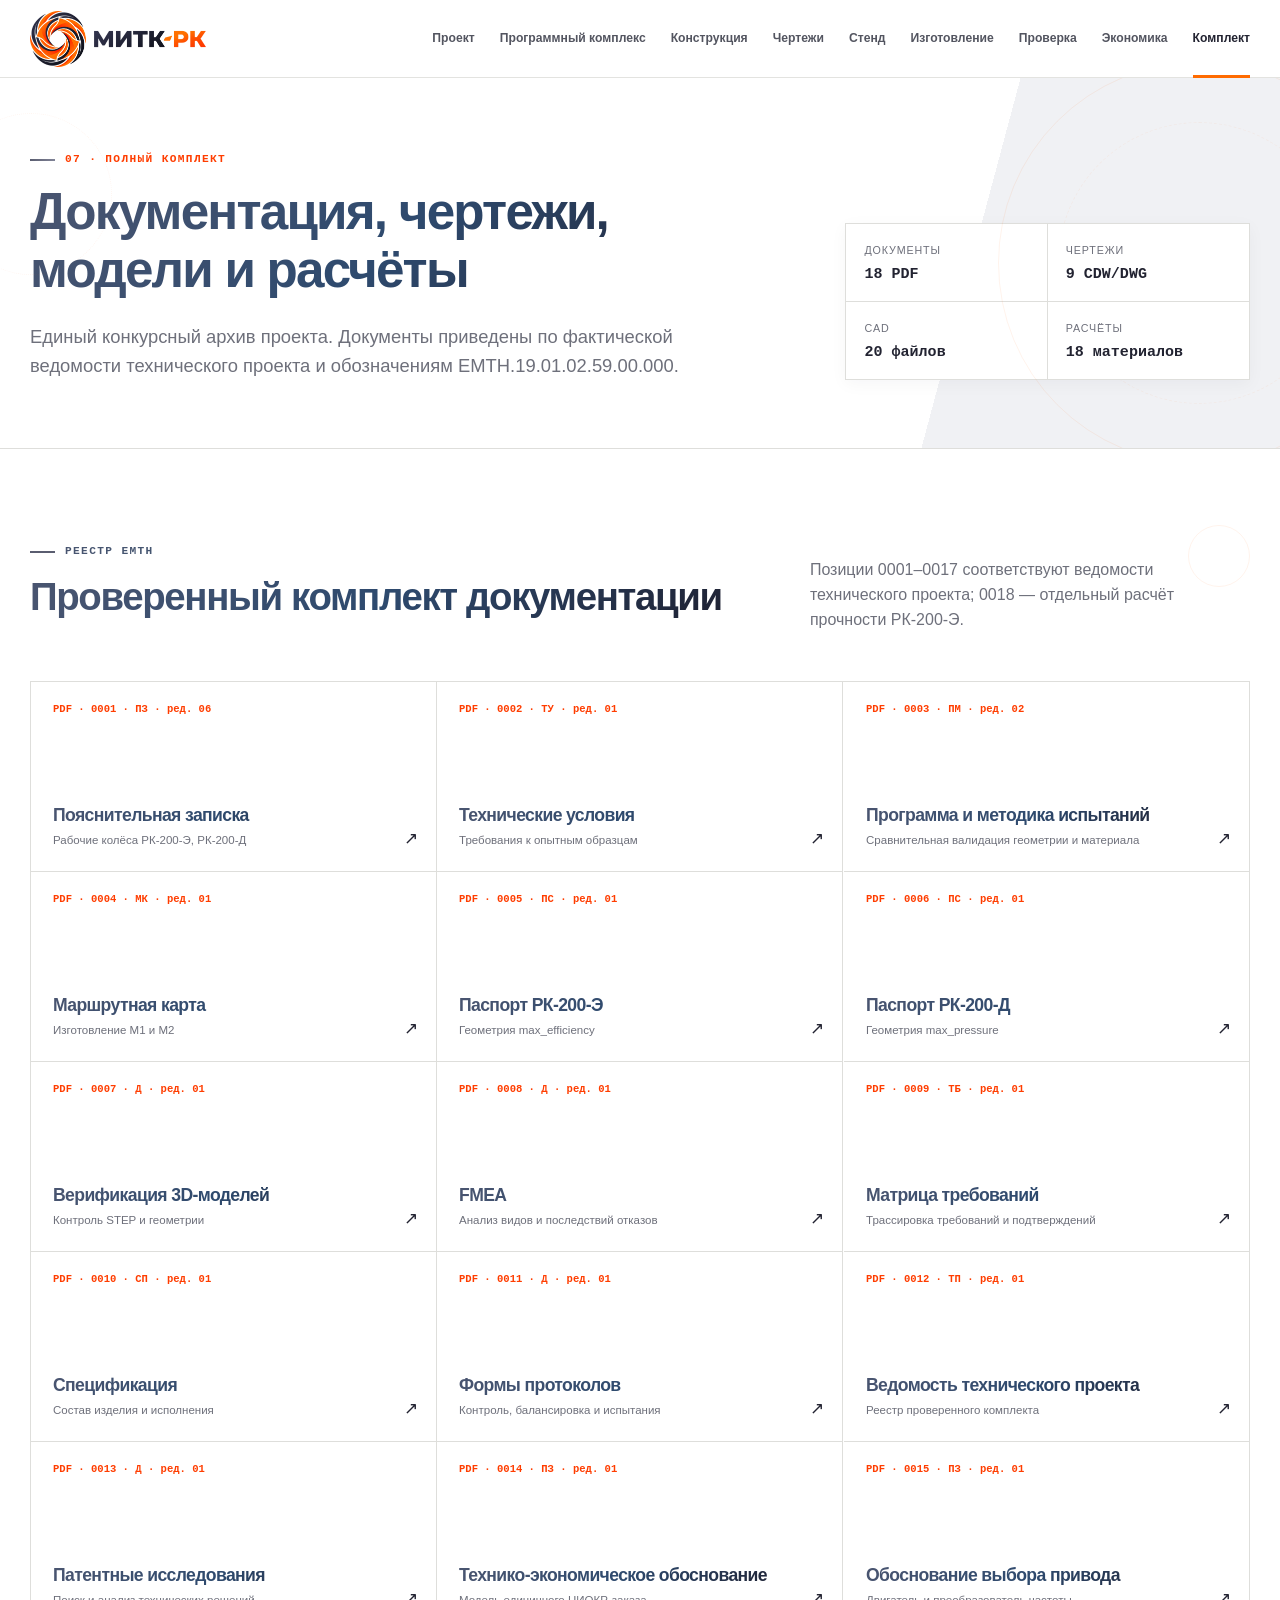
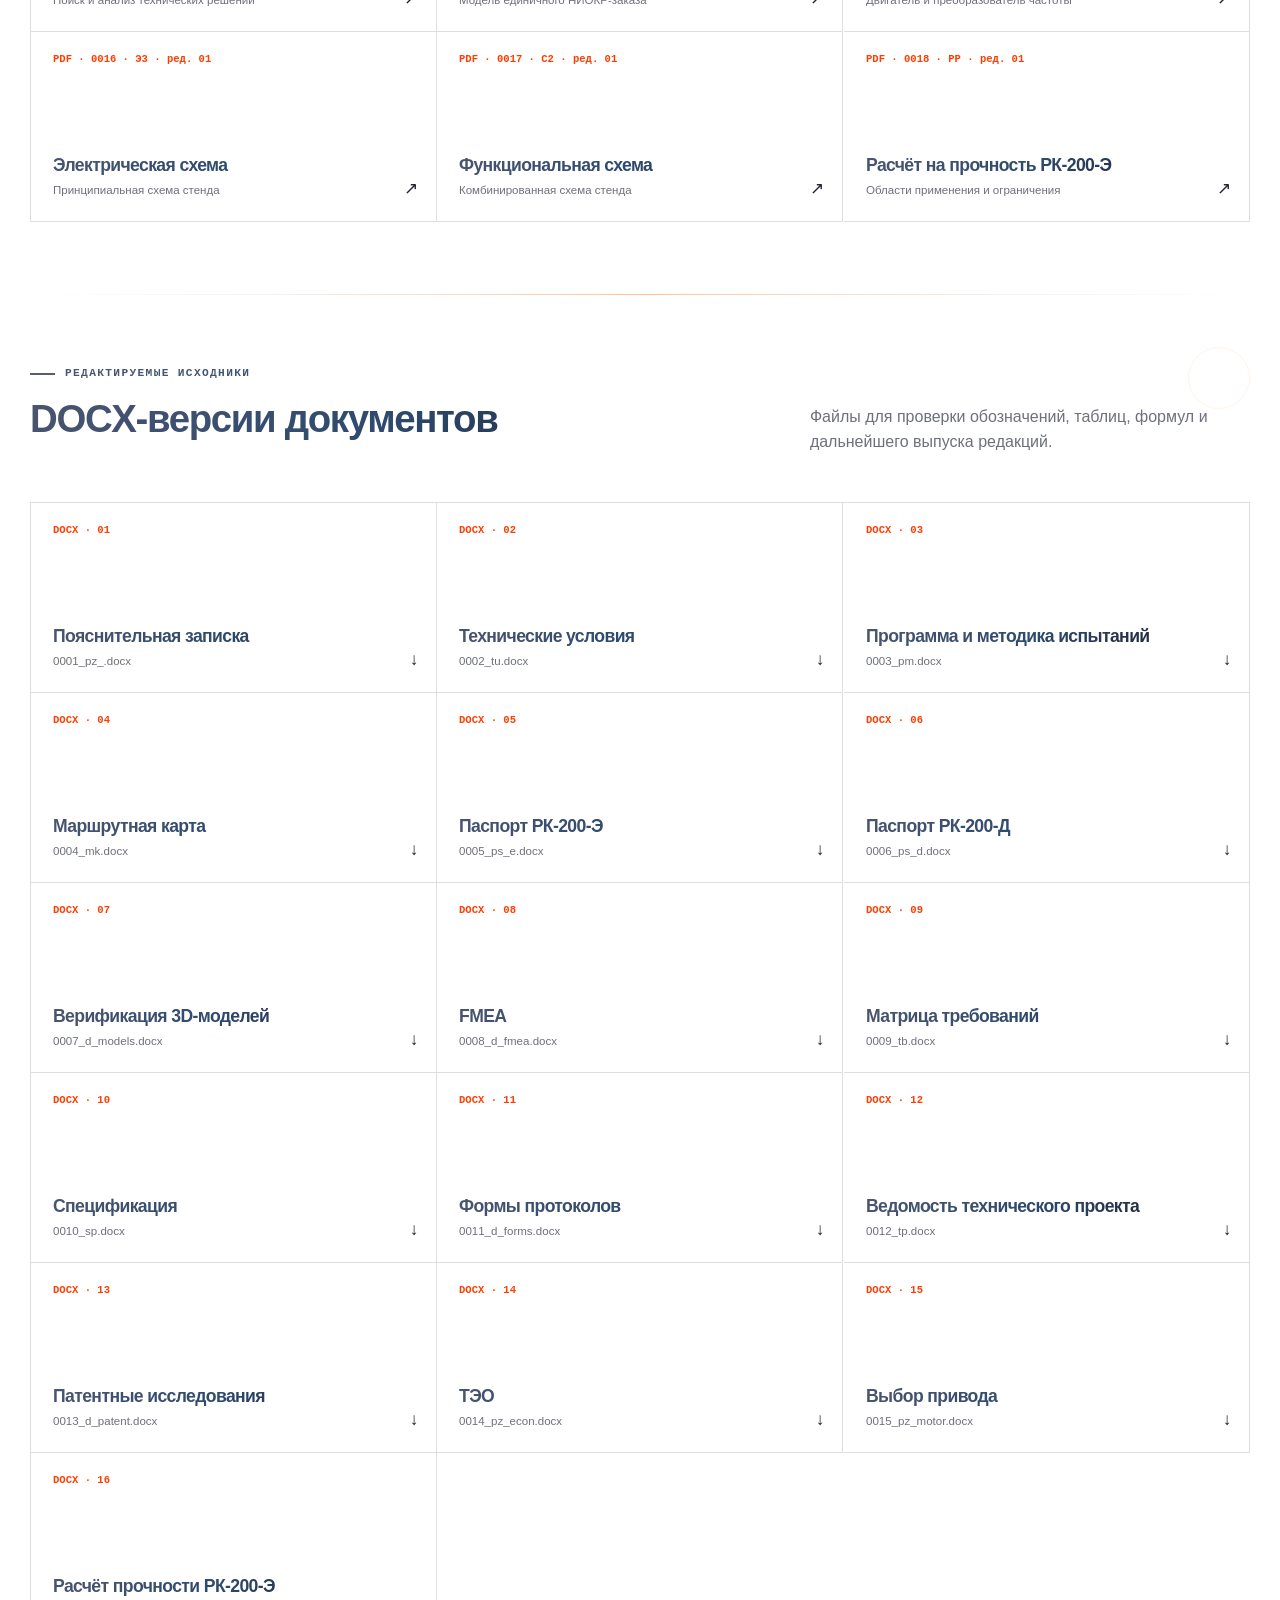
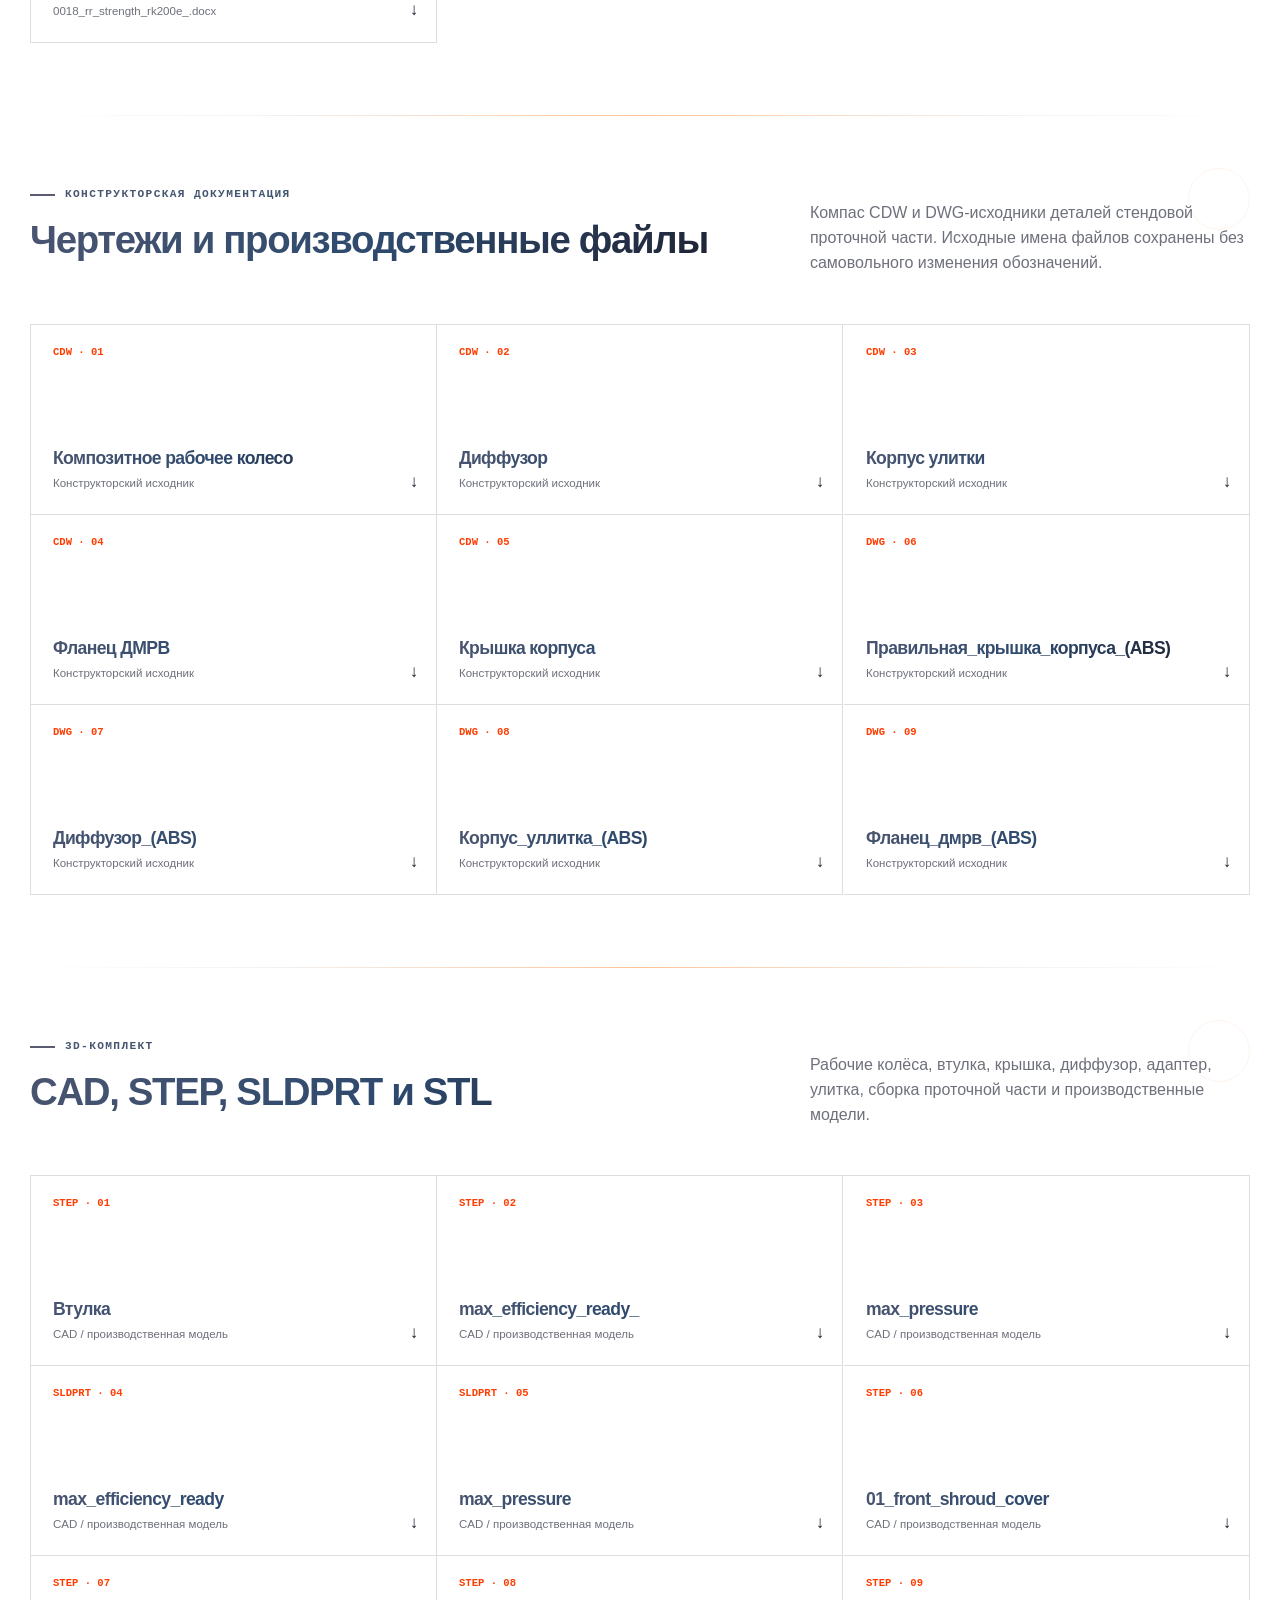
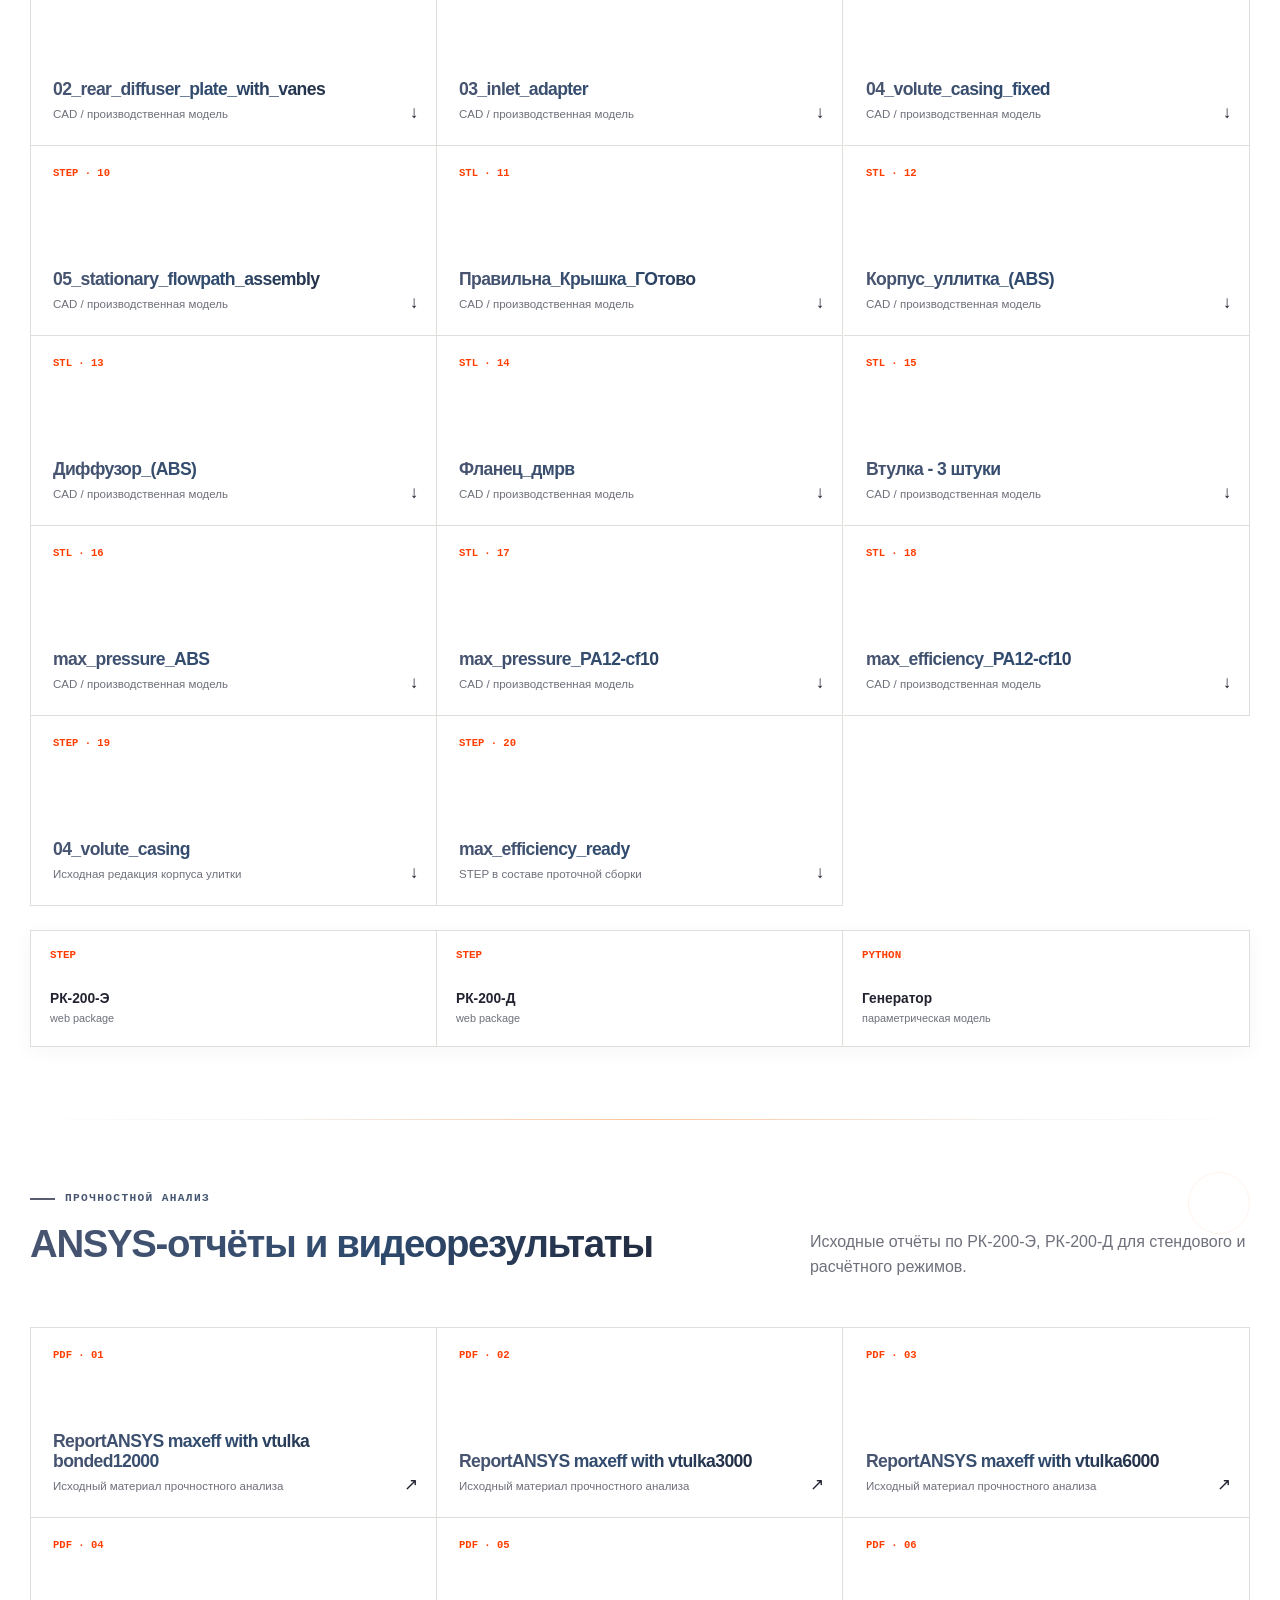
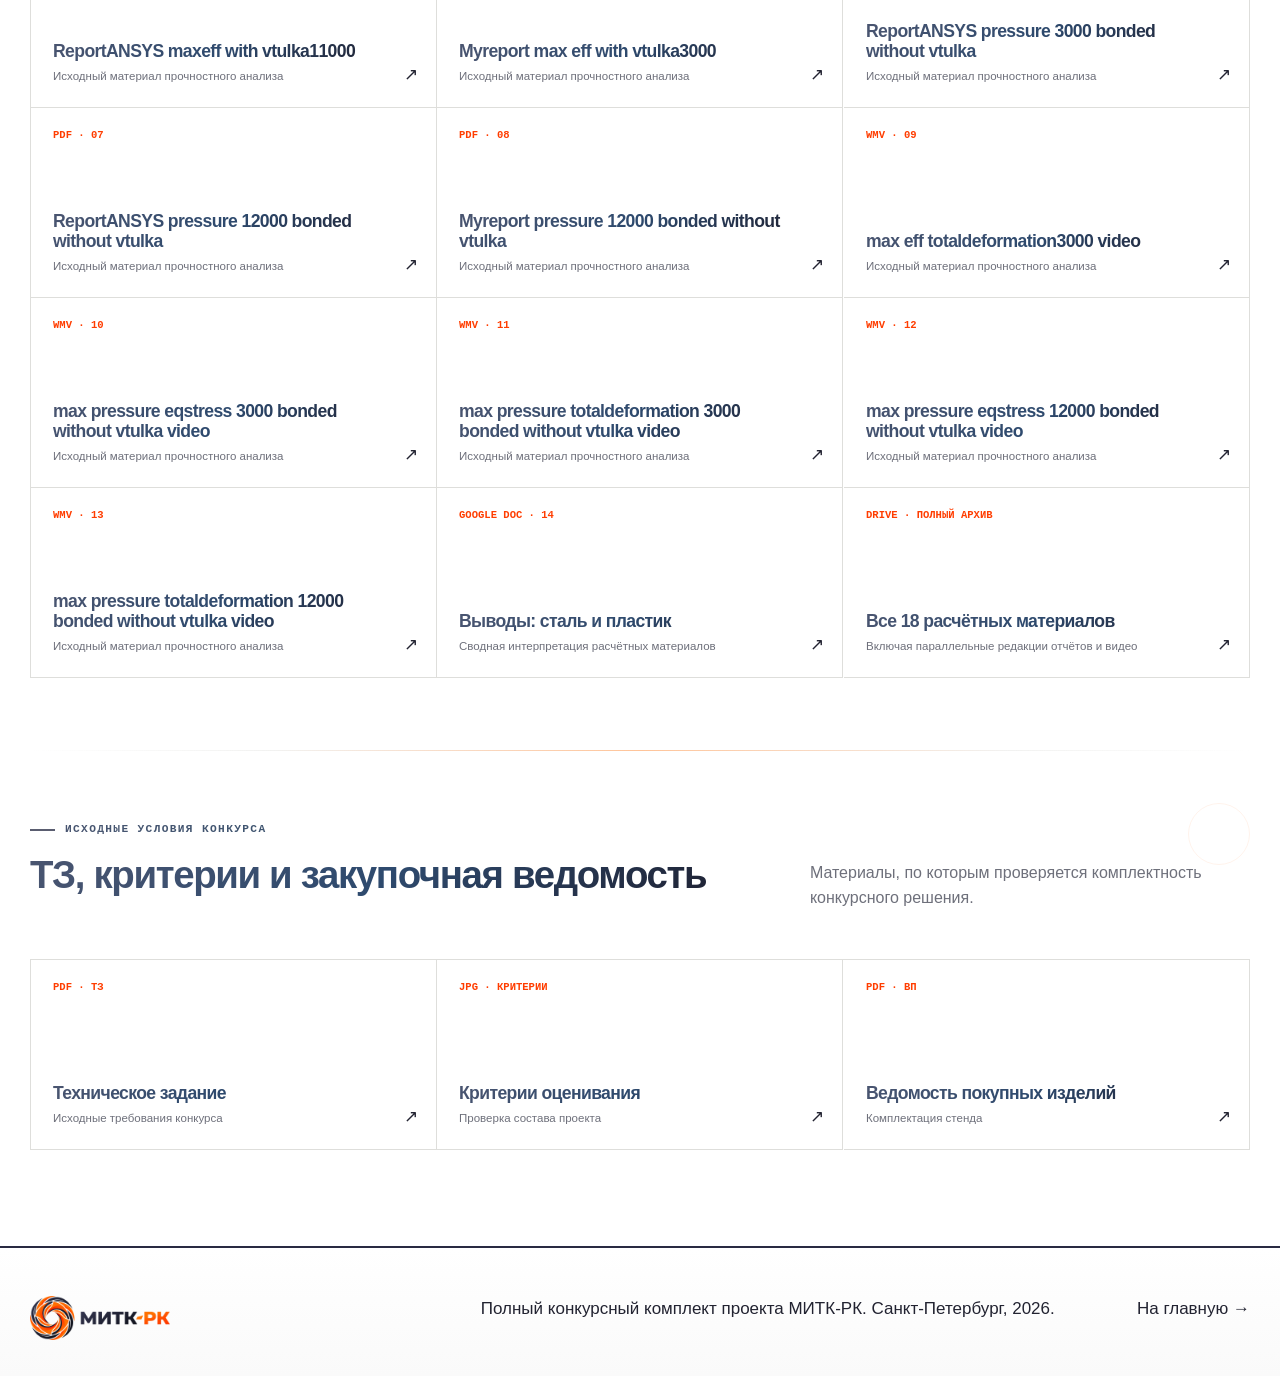
==== documents.html @ 67edfccd "MITK-RK: initial site deploy" ====
<!doctype html>
<html lang="ru"><head>
<meta charset="utf-8"><meta name="viewport" content="width=device-width,initial-scale=1"><meta name="theme-color" content="#35374A">
<meta name="description" content="Полный конкурсный комплект МИТК-РК: документация EMTH, схемы, чертежи, CAD, STEP/STL, ANSYS и исходные материалы.">
<title>Полный комплект проекта — МИТК-РК</title><link rel="stylesheet" href="assets/styles.css"><link rel="icon" href="assets/brand/mitk-rk-logo.png" type="image/png">
<noscript><style>[data-reveal]{opacity:1!important;transform:none!important}</style></noscript>
<style>.skip-link{position:absolute;top:-100%;left:16px;z-index:999;padding:8px 16px;background:#35374A;color:#fff;font-weight:700;text-decoration:none}.skip-link:focus{top:0}.registry-note{margin-top:24px}.file-section+.file-section{margin-top:72px}
[data-page="documents"] .page-hero{background:linear-gradient(105deg,#fff 0 74%,#f0f1f4 74%)}
[data-page="documents"] .page-hero .eyebrow::before{background:linear-gradient(90deg,#5a5d70,#808396)}
[data-page="documents"] .section-heading .eyebrow{color:#5a5d70}
[data-page="documents"] .document-card{transition:all .25s ease;position:relative;overflow:hidden}
[data-page="documents"] .document-card:hover{background:linear-gradient(135deg,#292a42 0%,#3a3b54 100%);transform:translateY(-3px);box-shadow:0 12px 32px rgba(41,42,66,.2)}
[data-page="documents"] .document-card::before{content:"";position:absolute;top:0;left:0;width:3px;height:0;background:var(--orange);transition:height .3s ease;z-index:1}
[data-page="documents"] .document-card:hover::before{height:100%}
[data-page="documents"] .file-section+.file-section{position:relative}
[data-page="documents"] .file-section+.file-section::before{content:"";display:block;height:1px;background:linear-gradient(90deg,transparent 0%,var(--line) 20%,var(--orange) 50%,var(--line) 80%,transparent 100%);opacity:.4;margin-bottom:72px}
[data-page="documents"] .download-row a{transition:all .25s ease}
[data-page="documents"] .download-row a:hover{transform:translateY(-3px);box-shadow:0 8px 24px rgba(37,38,55,.06)}
[data-page="documents"] .docx-item{transition:all .2s ease}
[data-page="documents"] .docx-item:hover{transform:translateY(-2px)}
</style>
</head><body data-page="documents"><a class="skip-link" href="#main">Перейти к содержимому</a>
<header class="site-header"><div class="container header-inner"><a class="brand" href="index.html"><img src="assets/brand/mitk-rk-logo.png" alt="МИТК-РК"></a><button class="menu-button" type="button" aria-expanded="false" aria-label="Открыть меню"><span></span><span></span><span></span></button><nav class="main-nav" aria-label="Основная навигация"><a data-page="project" href="project.html">Проект</a><a data-page="software" href="software.html">Программный комплекс</a><a data-page="models" href="models.html">Конструкция</a><a data-page="drawings" href="drawings.html">Чертежи</a><a data-page="stand" href="stand.html">Стенд</a><a data-page="technology" href="technology.html">Изготовление</a><a data-page="validation" href="validation.html">Проверка</a><a data-page="economics" href="economics.html">Экономика</a><a data-page="documents" href="documents.html">Комплект</a></nav></div></header>
<main id="main">
<section class="page-hero"><div class="container page-hero-grid" data-reveal><div><div class="eyebrow">07 · Полный комплект</div><h1>Документация, чертежи, модели и расчёты</h1><p>Единый конкурсный архив проекта. Документы приведены по фактической ведомости технического проекта и обозначениям EMTH.19.01.02.59.00.000.</p></div><div class="page-meta"><div><span>Документы</span><strong>18 PDF</strong></div><div><span>Чертежи</span><strong>9 CDW/DWG</strong></div><div><span>CAD</span><strong>20 файлов</strong></div><div><span>Расчёты</span><strong>18 материалов</strong></div></div></div></section>
<section class="section"><div class="container">
<div class="file-section"><div class="section-heading" data-reveal><div><div class="eyebrow">Реестр EMTH</div><h2>Проверенный комплект документации</h2></div><p>Позиции 0001–0017 соответствуют ведомости технического проекта; 0018 — отдельный расчёт прочности РК‑200‑Э.</p></div><div class="documents-grid" data-reveal><a class="document-card" data-document="all" href="documents/0001_pz.pdf" target="_blank" rel="noopener"><span>PDF · 0001 · ПЗ · ред. 06</span><h2>Пояснительная записка</h2><small>Рабочие колёса РК‑200‑Э, РК‑200‑Д</small><i>↗</i></a>
        <a class="document-card" data-document="all" href="documents/0002_tu.pdf" target="_blank" rel="noopener"><span>PDF · 0002 · ТУ · ред. 01</span><h2>Технические условия</h2><small>Требования к опытным образцам</small><i>↗</i></a>
        <a class="document-card" data-document="all" href="documents/0003_pm.pdf" target="_blank" rel="noopener"><span>PDF · 0003 · ПМ · ред. 02</span><h2>Программа и методика испытаний</h2><small>Сравнительная валидация геометрии и материала</small><i>↗</i></a>
        <a class="document-card" data-document="all" href="documents/0004_mk.pdf" target="_blank" rel="noopener"><span>PDF · 0004 · МК · ред. 01</span><h2>Маршрутная карта</h2><small>Изготовление М1 и М2</small><i>↗</i></a>
        <a class="document-card" data-document="all" href="documents/0005_ps_e.pdf" target="_blank" rel="noopener"><span>PDF · 0005 · ПС · ред. 01</span><h2>Паспорт РК‑200‑Э</h2><small>Геометрия max_efficiency</small><i>↗</i></a>
        <a class="document-card" data-document="all" href="documents/0006_ps_d.pdf" target="_blank" rel="noopener"><span>PDF · 0006 · ПС · ред. 01</span><h2>Паспорт РК‑200‑Д</h2><small>Геометрия max_pressure</small><i>↗</i></a>
        <a class="document-card" data-document="all" href="documents/0007_d_models.pdf" target="_blank" rel="noopener"><span>PDF · 0007 · Д · ред. 01</span><h2>Верификация 3D‑моделей</h2><small>Контроль STEP и геометрии</small><i>↗</i></a>
        <a class="document-card" data-document="all" href="documents/0008_d_fmea.pdf" target="_blank" rel="noopener"><span>PDF · 0008 · Д · ред. 01</span><h2>FMEA</h2><small>Анализ видов и последствий отказов</small><i>↗</i></a>
        <a class="document-card" data-document="all" href="documents/0009_tb.pdf" target="_blank" rel="noopener"><span>PDF · 0009 · ТБ · ред. 01</span><h2>Матрица требований</h2><small>Трассировка требований и подтверждений</small><i>↗</i></a>
        <a class="document-card" data-document="all" href="documents/0010_sp.pdf" target="_blank" rel="noopener"><span>PDF · 0010 · СП · ред. 01</span><h2>Спецификация</h2><small>Состав изделия и исполнения</small><i>↗</i></a>
        <a class="document-card" data-document="all" href="documents/0011_d_forms.pdf" target="_blank" rel="noopener"><span>PDF · 0011 · Д · ред. 01</span><h2>Формы протоколов</h2><small>Контроль, балансировка и испытания</small><i>↗</i></a>
        <a class="document-card" data-document="all" href="documents/0012_tp.pdf" target="_blank" rel="noopener"><span>PDF · 0012 · ТП · ред. 01</span><h2>Ведомость технического проекта</h2><small>Реестр проверенного комплекта</small><i>↗</i></a>
        <a class="document-card" data-document="all" href="documents/0013_d_patent.pdf" target="_blank" rel="noopener"><span>PDF · 0013 · Д · ред. 01</span><h2>Патентные исследования</h2><small>Поиск и анализ технических решений</small><i>↗</i></a>
        <a class="document-card" data-document="all" href="documents/0014_pz_econ.pdf" target="_blank" rel="noopener"><span>PDF · 0014 · ПЗ · ред. 01</span><h2>Технико‑экономическое обоснование</h2><small>Модель единичного НИОКР‑заказа</small><i>↗</i></a>
        <a class="document-card" data-document="all" href="documents/0015_pz_motor.pdf" target="_blank" rel="noopener"><span>PDF · 0015 · ПЗ · ред. 01</span><h2>Обоснование выбора привода</h2><small>Двигатель и преобразователь частоты</small><i>↗</i></a>
        <a class="document-card" data-document="all" href="documents/0016_e3.pdf" target="_blank" rel="noopener"><span>PDF · 0016 · Э3 · ред. 01</span><h2>Электрическая схема</h2><small>Принципиальная схема стенда</small><i>↗</i></a>
        <a class="document-card" data-document="all" href="documents/0017_c2.pdf" target="_blank" rel="noopener"><span>PDF · 0017 · С2 · ред. 01</span><h2>Функциональная схема</h2><small>Комбинированная схема стенда</small><i>↗</i></a>
        <a class="document-card" data-document="all" href="documents/0018_rr_strength_rk200e.pdf" target="_blank" rel="noopener"><span>PDF · 0018 · РР · ред. 01</span><h2>Расчёт на прочность РК‑200‑Э</h2><small>Области применения и ограничения</small><i>↗</i></a></div></div>
<div class="file-section"><div class="section-heading" data-reveal><div><div class="eyebrow">Редактируемые исходники</div><h2>DOCX‑версии документов</h2></div><p>Файлы для проверки обозначений, таблиц, формул и дальнейшего выпуска редакций.</p></div><div class="documents-grid" data-reveal><a class="document-card" href="documents/0001_pz_.docx" download><span>DOCX · 01</span><h2>Пояснительная записка</h2><small>0001_pz_.docx</small><i>↓</i></a>
        <a class="document-card" href="documents/0002_tu.docx" download><span>DOCX · 02</span><h2>Технические условия</h2><small>0002_tu.docx</small><i>↓</i></a>
        <a class="document-card" href="documents/0003_pm.docx" download><span>DOCX · 03</span><h2>Программа и методика испытаний</h2><small>0003_pm.docx</small><i>↓</i></a>
        <a class="document-card" href="documents/0004_mk.docx" download><span>DOCX · 04</span><h2>Маршрутная карта</h2><small>0004_mk.docx</small><i>↓</i></a>
        <a class="document-card" href="documents/0005_ps_e.docx" download><span>DOCX · 05</span><h2>Паспорт РК‑200‑Э</h2><small>0005_ps_e.docx</small><i>↓</i></a>
        <a class="document-card" href="documents/0006_ps_d.docx" download><span>DOCX · 06</span><h2>Паспорт РК‑200‑Д</h2><small>0006_ps_d.docx</small><i>↓</i></a>
        <a class="document-card" href="documents/0007_d_models.docx" download><span>DOCX · 07</span><h2>Верификация 3D‑моделей</h2><small>0007_d_models.docx</small><i>↓</i></a>
        <a class="document-card" href="documents/0008_d_fmea.docx" download><span>DOCX · 08</span><h2>FMEA</h2><small>0008_d_fmea.docx</small><i>↓</i></a>
        <a class="document-card" href="documents/0009_tb.docx" download><span>DOCX · 09</span><h2>Матрица требований</h2><small>0009_tb.docx</small><i>↓</i></a>
        <a class="document-card" href="documents/0010_sp.docx" download><span>DOCX · 10</span><h2>Спецификация</h2><small>0010_sp.docx</small><i>↓</i></a>
        <a class="document-card" href="documents/0011_d_forms.docx" download><span>DOCX · 11</span><h2>Формы протоколов</h2><small>0011_d_forms.docx</small><i>↓</i></a>
        <a class="document-card" href="documents/0012_tp.docx" download><span>DOCX · 12</span><h2>Ведомость технического проекта</h2><small>0012_tp.docx</small><i>↓</i></a>
        <a class="document-card" href="documents/0013_d_patent.docx" download><span>DOCX · 13</span><h2>Патентные исследования</h2><small>0013_d_patent.docx</small><i>↓</i></a>
        <a class="document-card" href="documents/0014_pz_econ.docx" download><span>DOCX · 14</span><h2>ТЭО</h2><small>0014_pz_econ.docx</small><i>↓</i></a>
        <a class="document-card" href="documents/0015_pz_motor.docx" download><span>DOCX · 15</span><h2>Выбор привода</h2><small>0015_pz_motor.docx</small><i>↓</i></a>
        <a class="document-card" href="documents/0018_rr_strength_rk200e_.docx" download><span>DOCX · 16</span><h2>Расчёт прочности РК‑200‑Э</h2><small>0018_rr_strength_rk200e_.docx</small><i>↓</i></a></div></div>
<div class="file-section"><div class="section-heading" data-reveal><div><div class="eyebrow">Конструкторская документация</div><h2>Чертежи и производственные файлы</h2></div><p>Компас CDW и DWG‑исходники деталей стендовой проточной части. Исходные имена файлов сохранены без самовольного изменения обозначений.</p></div><div class="documents-grid" data-reveal><a class="document-card" href="drawings/ЕТМН.19.01.02.59.00.000.001 Композитное  рабочее колесо.cdw" download><span>CDW · 01</span><h2>Композитное рабочее колесо</h2><small>Конструкторский исходник</small><i>↓</i></a>
        <a class="document-card" href="drawings/ЕТМН.19.01.02.59.00.000.002 Диффузор.cdw" download><span>CDW · 02</span><h2>Диффузор</h2><small>Конструкторский исходник</small><i>↓</i></a>
        <a class="document-card" href="drawings/ЕТМН.19.01.02.59.00.000.003 - Улитка.cdw" download><span>CDW · 03</span><h2>Корпус улитки</h2><small>Конструкторский исходник</small><i>↓</i></a>
        <a class="document-card" href="drawings/ЕТМН.19.01.02.59.00.000.003 - Фланец.cdw" download><span>CDW · 04</span><h2>Фланец ДМРВ</h2><small>Конструкторский исходник</small><i>↓</i></a>
        <a class="document-card" href="drawings/ЕТМН.19.01.02.59.00.000.004 - Крышка.cdw" download><span>CDW · 05</span><h2>Крышка корпуса</h2><small>Конструкторский исходник</small><i>↓</i></a>
        <a class="document-card" href="drawings/Правильная_крышка_корпуса_(ABS).dwg" download><span>DWG · 06</span><h2>Правильная_крышка_корпуса_(ABS)</h2><small>Конструкторский исходник</small><i>↓</i></a>
        <a class="document-card" href="drawings/Диффузор_(АBS).dwg" download><span>DWG · 07</span><h2>Диффузор_(АBS)</h2><small>Конструкторский исходник</small><i>↓</i></a>
        <a class="document-card" href="drawings/Корпус_уллитка_(ABS).dwg" download><span>DWG · 08</span><h2>Корпус_уллитка_(ABS)</h2><small>Конструкторский исходник</small><i>↓</i></a>
        <a class="document-card" href="drawings/Фланец_дмрв_(ABS).dwg" download><span>DWG · 09</span><h2>Фланец_дмрв_(ABS)</h2><small>Конструкторский исходник</small><i>↓</i></a></div></div>
<div class="file-section"><div class="section-heading" data-reveal><div><div class="eyebrow">3D‑комплект</div><h2>CAD, STEP, SLDPRT и STL</h2></div><p>Рабочие колёса, втулка, крышка, диффузор, адаптер, улитка, сборка проточной части и производственные модели.</p></div><div class="documents-grid" data-reveal><a class="document-card" href="cad/Втулка.STEP" download><span>STEP · 01</span><h2>Втулка</h2><small>CAD / производственная модель</small><i>↓</i></a>
        <a class="document-card" href="cad/max_efficiency_ready_.STEP" download><span>STEP · 02</span><h2>max_efficiency_ready_</h2><small>CAD / производственная модель</small><i>↓</i></a>
        <a class="document-card" href="cad/max_pressure.step" download><span>STEP · 03</span><h2>max_pressure</h2><small>CAD / производственная модель</small><i>↓</i></a>
        <a class="document-card" href="cad/max_efficiency_ready.SLDPRT" download><span>SLDPRT · 04</span><h2>max_efficiency_ready</h2><small>CAD / производственная модель</small><i>↓</i></a>
        <a class="document-card" href="cad/max_pressure.SLDPRT" download><span>SLDPRT · 05</span><h2>max_pressure</h2><small>CAD / производственная модель</small><i>↓</i></a>
        <a class="document-card" href="cad/01_front_shroud_cover.step" download><span>STEP · 06</span><h2>01_front_shroud_cover</h2><small>CAD / производственная модель</small><i>↓</i></a>
        <a class="document-card" href="cad/02_rear_diffuser_plate_with_vanes.step" download><span>STEP · 07</span><h2>02_rear_diffuser_plate_with_vanes</h2><small>CAD / производственная модель</small><i>↓</i></a>
        <a class="document-card" href="cad/03_inlet_adapter.step" download><span>STEP · 08</span><h2>03_inlet_adapter</h2><small>CAD / производственная модель</small><i>↓</i></a>
        <a class="document-card" href="cad/04_volute_casing_fixed.step" download><span>STEP · 09</span><h2>04_volute_casing_fixed</h2><small>CAD / производственная модель</small><i>↓</i></a>
        <a class="document-card" href="cad/05_stationary_flowpath_assembly.step" download><span>STEP · 10</span><h2>05_stationary_flowpath_assembly</h2><small>CAD / производственная модель</small><i>↓</i></a>
        <a class="document-card" href="cad/Правильна_Крышка_ГОтово.stl" download><span>STL · 11</span><h2>Правильна_Крышка_ГОтово</h2><small>CAD / производственная модель</small><i>↓</i></a>
        <a class="document-card" href="cad/Корпус_уллитка_(ABS).stl" download><span>STL · 12</span><h2>Корпус_уллитка_(ABS)</h2><small>CAD / производственная модель</small><i>↓</i></a>
        <a class="document-card" href="cad/Диффузор_(АBS).stl" download><span>STL · 13</span><h2>Диффузор_(АBS)</h2><small>CAD / производственная модель</small><i>↓</i></a>
        <a class="document-card" href="cad/Фланец_дмрв.stl" download><span>STL · 14</span><h2>Фланец_дмрв</h2><small>CAD / производственная модель</small><i>↓</i></a>
        <a class="document-card" href="cad/Втулка - 3 штуки.STL" download><span>STL · 15</span><h2>Втулка - 3 штуки</h2><small>CAD / производственная модель</small><i>↓</i></a>
        <a class="document-card" href="cad/max_pressure_ABS.STL" download><span>STL · 16</span><h2>max_pressure_ABS</h2><small>CAD / производственная модель</small><i>↓</i></a>
        <a class="document-card" href="cad/max_pressure_PA12-cf10.STL" download><span>STL · 17</span><h2>max_pressure_PA12-cf10</h2><small>CAD / производственная модель</small><i>↓</i></a>
        <a class="document-card" href="cad/max_efficiency_PA12-cf10.STL" download><span>STL · 18</span><h2>max_efficiency_PA12-cf10</h2><small>CAD / производственная модель</small><i>↓</i></a>
        <a class="document-card" href="cad/04_volute_casing.step" download><span>STEP · 19</span><h2>04_volute_casing</h2><small>Исходная редакция корпуса улитки</small><i>↓</i></a>
        <a class="document-card" href="cad/max_efficiency_ready.STEP" download><span>STEP · 20</span><h2>max_efficiency_ready</h2><small>STEP в составе проточной сборки</small><i>↓</i></a></div><div class="download-row registry-note" data-reveal><a href="downloads/rk-200-e-max-efficiency.step" download><span>STEP</span><strong>РК‑200‑Э</strong><small>web package</small></a><a href="downloads/rk-200-d-max-pressure.step" download><span>STEP</span><strong>РК‑200‑Д</strong><small>web package</small></a><a href="downloads/impeller-generator.py" download><span>PYTHON</span><strong>Генератор</strong><small>параметрическая модель</small></a></div></div>
<div class="file-section"><div class="section-heading" data-reveal><div><div class="eyebrow">Прочностной анализ</div><h2>ANSYS‑отчёты и видеорезультаты</h2></div><p>Исходные отчёты по РК‑200‑Э, РК‑200‑Д для стендового и расчётного режимов.</p></div><div class="documents-grid" data-reveal><a class="document-card" href="calculations/ReportANSYS_maxeff_with_vtulka_bonded12000.pdf" target="_blank" rel="noopener"><span>PDF · 01</span><h2>ReportANSYS maxeff with vtulka bonded12000</h2><small>Исходный материал прочностного анализа</small><i>↗</i></a>
        <a class="document-card" href="calculations/ReportANSYS_maxeff_with_vtulka3000.pdf" target="_blank" rel="noopener"><span>PDF · 02</span><h2>ReportANSYS maxeff with vtulka3000</h2><small>Исходный материал прочностного анализа</small><i>↗</i></a>
        <a class="document-card" href="calculations/ReportANSYS_maxeff_with_vtulka6000.pdf" target="_blank" rel="noopener"><span>PDF · 03</span><h2>ReportANSYS maxeff with vtulka6000</h2><small>Исходный материал прочностного анализа</small><i>↗</i></a>
        <a class="document-card" href="calculations/ReportANSYS_maxeff_with_vtulka11000.pdf" target="_blank" rel="noopener"><span>PDF · 04</span><h2>ReportANSYS maxeff with vtulka11000</h2><small>Исходный материал прочностного анализа</small><i>↗</i></a>
        <a class="document-card" href="calculations/Myreport_max_eff_with_vtulka3000.pdf" target="_blank" rel="noopener"><span>PDF · 05</span><h2>Myreport max eff with vtulka3000</h2><small>Исходный материал прочностного анализа</small><i>↗</i></a>
        <a class="document-card" href="calculations/ReportANSYS_pressure_3000_bonded_without_vtulka.pdf" target="_blank" rel="noopener"><span>PDF · 06</span><h2>ReportANSYS pressure 3000 bonded without vtulka</h2><small>Исходный материал прочностного анализа</small><i>↗</i></a>
        <a class="document-card" href="calculations/ReportANSYS_pressure_12000_bonded_without_vtulka.pdf" target="_blank" rel="noopener"><span>PDF · 07</span><h2>ReportANSYS pressure 12000 bonded without vtulka</h2><small>Исходный материал прочностного анализа</small><i>↗</i></a>
        <a class="document-card" href="calculations/Myreport_pressure_12000_bonded_without_vtulka.pdf" target="_blank" rel="noopener"><span>PDF · 08</span><h2>Myreport pressure 12000 bonded without vtulka</h2><small>Исходный материал прочностного анализа</small><i>↗</i></a>
        <a class="document-card" href="calculations/max_eff_totaldeformation3000_video.wmv" target="_blank" rel="noopener"><span>WMV · 09</span><h2>max eff totaldeformation3000 video</h2><small>Исходный материал прочностного анализа</small><i>↗</i></a>
        <a class="document-card" href="calculations/max_pressure_eqstress_3000_bonded_without_vtulka_video.wmv" target="_blank" rel="noopener"><span>WMV · 10</span><h2>max pressure eqstress 3000 bonded without vtulka video</h2><small>Исходный материал прочностного анализа</small><i>↗</i></a>
        <a class="document-card" href="calculations/max_pressure_totaldeformation_3000_bonded_without_vtulka_video.wmv" target="_blank" rel="noopener"><span>WMV · 11</span><h2>max pressure totaldeformation 3000 bonded without vtulka video</h2><small>Исходный материал прочностного анализа</small><i>↗</i></a>
        <a class="document-card" href="calculations/max_pressure_eqstress_12000_bonded_without_vtulka_video.wmv" target="_blank" rel="noopener"><span>WMV · 12</span><h2>max pressure eqstress 12000 bonded without vtulka video</h2><small>Исходный материал прочностного анализа</small><i>↗</i></a>
        <a class="document-card" href="calculations/max_pressure_totaldeformation_12000_bonded_without_vtulka_video.wmv" target="_blank" rel="noopener"><span>WMV · 13</span><h2>max pressure totaldeformation 12000 bonded without vtulka video</h2><small>Исходный материал прочностного анализа</small><i>↗</i></a>
        <a class="document-card" href="https://docs.google.com/document/d/1brbpUsYTem3yiKk7JZezgmOBcbPX8NCIohCIjMUxC6w/edit" target="_blank" rel="noopener"><span>GOOGLE DOC · 14</span><h2>Выводы: сталь и пластик</h2><small>Сводная интерпретация расчётных материалов</small><i>↗</i></a>
        <a class="document-card" href="https://drive.google.com/drive/folders/1VCsqUqNg2SMbPwvHSxFdSVOurfXs2Z7Q" target="_blank" rel="noopener"><span>DRIVE · ПОЛНЫЙ АРХИВ</span><h2>Все 18 расчётных материалов</h2><small>Включая параллельные редакции отчётов и видео</small><i>↗</i></a></div></div>
<div class="file-section"><div class="section-heading" data-reveal><div><div class="eyebrow">Исходные условия конкурса</div><h2>ТЗ, критерии и закупочная ведомость</h2></div><p>Материалы, по которым проверяется комплектность конкурсного решения.</p></div><div class="documents-grid" data-reveal><a class="document-card" href="project-materials/Техническое задание.pdf" target="_blank"><span>PDF · ТЗ</span><h2>Техническое задание</h2><small>Исходные требования конкурса</small><i>↗</i></a><a class="document-card" href="project-materials/Критерии оценивания.jpg" target="_blank"><span>JPG · КРИТЕРИИ</span><h2>Критерии оценивания</h2><small>Проверка состава проекта</small><i>↗</i></a><a class="document-card" href="project-materials/Ведомость_покупных_изделий_МИТК-РК.pdf" target="_blank"><span>PDF · ВП</span><h2>Ведомость покупных изделий</h2><small>Комплектация стенда</small><i>↗</i></a></div></div>
</div></section></main>
<footer class="site-footer"><div class="container footer-grid"><img class="footer-logo" src="assets/brand/mitk-rk-logo.png" alt="МИТК-РК"><p>Полный конкурсный комплект проекта МИТК‑РК. Санкт‑Петербург, 2026.</p><a href="index.html">На главную →</a></div></footer><script src="assets/site.js"></script></body></html>
---- assets/styles.css ----
:root {
  --orange: #ff6b00;
  --orange-deep: #ff3d00;
  --navy: #292a42;
  --navy-2: #1c1d30;
  --ink: #222331;
  --muted: #6e707b;
  --line: #dededb;
  --soft: #f4f4f2;
  --paper: #ffffff;
  --success: #138a61;
  --warning: #b97000;
  --shadow: 0 20px 56px rgba(37, 38, 55, .11);
  --glow-orange: 0 0 20px rgba(255,107,0,.12);
  --glow-navy: 0 0 20px rgba(41,42,66,.08);
  --gradient-accent: linear-gradient(135deg, var(--orange) 0%, var(--orange-deep) 100%);
  --gradient-navy: linear-gradient(135deg, var(--navy) 0%, #35364e 100%);
  --gradient-dark: linear-gradient(135deg, #1e2030 0%, #2e4a6e 50%, #4a5570 100%);
  --gradient-light: linear-gradient(135deg, #e8eaf0 0%, #b8d0e8 50%, #80b8e0 100%);
}

* { box-sizing: border-box; }
html { max-width: 100%; overflow-x: hidden; scroll-behavior: smooth; scroll-padding-top: 92px; }
body { margin: 0; min-width: 320px; overflow-x: hidden; color: var(--ink); background: var(--paper); font-family: "Segoe UI", Arial, sans-serif; font-size: 17px; line-height: 1.58; -webkit-font-smoothing: antialiased; }
a { color: inherit; text-decoration: none; }
img { display: block; max-width: 100%; }
button { color: inherit; font: inherit; }
h1, h2, h3, p { margin-top: 0; }
h1, h2, h3 { line-height: 1.12; letter-spacing: -.035em; }
h1 { max-width: 900px; margin-bottom: 24px; font-size: clamp(2.1rem, 4vw, 4rem); font-weight: 670; }
h2 { margin-bottom: 18px; font-size: clamp(1.7rem, 3vw, 3rem); font-weight: 650; }
h3 { margin-bottom: 12px; font-size: 1.28rem; }
.container { width: min(1220px, calc(100% - 48px)); margin-inline: auto; }
.section { padding: 88px 0; }
.section-soft { background: linear-gradient(180deg, var(--soft) 0%, #f0f0ed 100%); }
.section-dark { color: #fff; background: linear-gradient(135deg, var(--navy-2) 0%, #15162a 100%); }
.section-heading { display: grid; grid-template-columns: 1fr minmax(280px, .62fr); gap: 70px; align-items: end; margin-bottom: 44px; }
.section-heading p { max-width: 550px; margin-bottom: 4px; color: var(--muted); font-size: 1rem; }
.section-dark .section-heading p { color: #bbbcc8; }
.eyebrow { display: flex; align-items: center; gap: 10px; margin-bottom: 17px; color: var(--orange-deep); font: 700 .7rem/1.2 ui-monospace, Consolas, monospace; letter-spacing: .12em; text-transform: uppercase; }
.eyebrow::before { content: ""; width: 25px; height: 2px; background: currentColor; }
.lead { max-width: 760px; color: var(--muted); font-size: clamp(1rem, 1.35vw, 1.2rem); line-height: 1.7; }
.mono { font-family: ui-monospace, Consolas, monospace; }
.button { display: inline-flex; min-height: 48px; align-items: center; justify-content: center; gap: 22px; padding: 0 22px; border: 1px solid var(--navy); background: var(--navy); color: #fff; font-weight: 700; font-size: .82rem; border-radius: 6px; transition: transform .2s, background .2s, box-shadow .2s; }
.button:hover { transform: translateY(-2px); background: #383952; box-shadow: 0 8px 24px rgba(37,38,55,.18); }
.button-orange { border-color: var(--orange); background: var(--orange); }
.button-orange:hover { background: var(--orange-deep); box-shadow: 0 8px 28px rgba(255,107,0,.25); }
.button-secondary { color: var(--navy); background: #fff; border-color: var(--line); }
.button-secondary:hover { background: var(--soft); border-color: #c5c5c2; }
.text-link { display: inline-flex; align-items: center; gap: 10px; color: var(--orange-deep); font-size: .77rem; font-weight: 750; }
.tag { display: inline-flex; align-items: center; min-height: 26px; padding: 0 8px; border: 1px solid var(--line); color: var(--muted); font: 700 .64rem/1 ui-monospace, Consolas, monospace; letter-spacing: .06em; text-transform: uppercase; }
.status { display: inline-flex; align-items: center; gap: 7px; font-size: .72rem; font-weight: 700; }
.status::before { content: ""; width: 7px; height: 7px; border-radius: 50%; background: var(--success); box-shadow: 0 0 0 4px rgba(19,138,97,.09); }
.status-wait::before { background: var(--warning); box-shadow: 0 0 0 4px rgba(185,112,0,.1); }

/* Header */
.site-header { position: sticky; z-index: 100; top: 0; height: 78px; border-bottom: 1px solid rgba(222,222,219,.85); background: rgba(255,255,255,.93); -webkit-backdrop-filter: blur(18px); backdrop-filter: blur(18px); transition: box-shadow .2s; }
.site-header.is-scrolled { box-shadow: 0 8px 28px rgba(35,35,49,.08); }
.header-inner { height: 100%; display: flex; align-items: center; justify-content: space-between; gap: 28px; }
.brand { flex: none; width: 177px; }
.brand img { width: 100%; height: 56px; object-fit: contain; object-position: left center; }
.main-nav { height: 100%; display: flex; align-items: center; gap: 25px; }
.main-nav a { height: 100%; display: flex; align-items: center; position: relative; color: #535560; font-size: .76rem; font-weight: 700; white-space: nowrap; }
.main-nav a::after { content: ""; position: absolute; right: 100%; bottom: -1px; left: 0; height: 3px; background: var(--orange); transition: right .2s; }
.main-nav a:hover, .main-nav a[aria-current="page"] { color: var(--ink); }
.main-nav a[aria-current="page"]::after { right: 0; }
.menu-button { display: none; width: 44px; height: 44px; padding: 10px; border: 1px solid var(--line); background: #fff; }
.menu-button span { display: block; height: 2px; margin: 5px 0; background: var(--navy); }

/* Page */
.page-hero { padding: 75px 0 68px; border-bottom: 1px solid var(--line); background: linear-gradient(105deg, #fff 0 74%, #f9f6f0 74%); position: relative; overflow: hidden; }
.page-hero p { max-width: 760px; margin-bottom: 0; color: var(--muted); font-size: 1.15rem; }

/* Software dark hero — clean, no patterns */
[data-page="software"] .page-hero { background: linear-gradient(105deg, #0d1117 0 65%, #161b22 65%); color: #e6edf3; }
[data-page="software"] .page-hero .eyebrow { color: #58a6ff; }
[data-page="software"] .page-hero .eyebrow::before { background: #58a6ff; }
[data-page="software"] .page-hero h1 { color: #fff; }
[data-page="software"] .page-hero p { color: #8b949e; }
[data-page="software"] .page-hero .page-meta { background: #161b22; border-color: #30363d; }
[data-page="software"] .page-hero .page-meta span { color: #8b949e; }
[data-page="software"] .page-hero .page-meta strong { color: #58a6ff; }
[data-page="software"] .page-hero .page-meta div { border-color: #30363d; }
[data-page="software"] .page-hero .page-meta div:hover { background: rgba(88,166,255,.05); }

.page-hero-grid { display: grid; grid-template-columns: 1fr .55fr; gap: 80px; align-items: end; }
.page-hero-grid > *, .section-heading > *, .terminal-block > *, .hours-chart > *, .model-layout > *, .material-panel > *, .rpm-diagram > * { min-width: 0; }
.page-meta { display: grid; grid-template-columns: 1fr 1fr; border: 1px solid var(--line); background: #fff; box-shadow: 0 4px 16px rgba(37,38,55,.04); }
.page-meta div { padding: 18px; border-right: 1px solid var(--line); border-bottom: 1px solid var(--line); transition: background .2s; }
.page-meta div:hover { background: rgba(255,107,0,.02); }
.page-meta div:nth-child(2n) { border-right: 0; }
.page-meta div:nth-last-child(-n+2) { border-bottom: 0; }
.page-meta span, .page-meta strong { display: block; }
.page-meta span { color: var(--muted); font-size: .67rem; text-transform: uppercase; letter-spacing: .08em; }
.page-meta strong { margin-top: 6px; font: 750 .94rem/1.2 ui-monospace, Consolas, monospace; }

/* Home */
.home-hero {
  position: relative;
  min-height: calc(100vh - 78px);
  display: flex;
  align-items: center;
  padding: 55px 0;
  overflow: hidden;
  background: #0e0f1a;
  color: #fff;
}

/* ── Background layers ── */
.hero-bg { position: absolute; inset: 0; pointer-events: none; overflow: hidden; }

/* Canvas particle flow */
.hero-particles { position: absolute; inset: 0; width: 100%; height: 100%; }

/* Film grain overlay */
.hero-grain {
  position: absolute; inset: -50%; width: 200%; height: 200%;
  background-image: url("data:image/svg+xml,%3Csvg viewBox='0 0 256 256' xmlns='http://www.w3.org/2000/svg'%3E%3Cfilter id='n'%3E%3CfeTurbulence type='fractalNoise' baseFrequency='.85' numOctaves='4' stitchTiles='stitch'/%3E%3C/filter%3E%3Crect width='100%25' height='100%25' filter='url(%23n)' opacity='.04'/%3E%3C/svg%3E");
  opacity: .5;
  animation: grain 6s steps(10) infinite;
}
@keyframes grain {
  0%, 100% { transform: translate(0, 0); }
  10% { transform: translate(-5%, -10%); }
  30% { transform: translate(3%, -15%); }
  50% { transform: translate(12%, 9%); }
  70% { transform: translate(9%, 4%); }
  90% { transform: translate(-1%, 7%); }
}

/* Glow orbs — multiple layers */
.hero-glow {
  position: absolute;
  border-radius: 50%;
  filter: blur(100px);
  will-change: transform;
}
.hero-glow--1 {
  width: 700px; height: 700px;
  top: -20%; right: -5%;
  background: radial-gradient(circle, rgba(255,107,0,.13) 0%, rgba(255,60,0,.04) 40%, transparent 70%);
  animation: orbit-1 18s ease-in-out infinite;
}
.hero-glow--2 {
  width: 500px; height: 500px;
  bottom: -15%; left: 5%;
  background: radial-gradient(circle, rgba(41,42,66,.8) 0%, rgba(20,21,40,.4) 50%, transparent 70%);
  animation: orbit-2 22s ease-in-out infinite;
}
.hero-glow--3 {
  width: 300px; height: 300px;
  top: 40%; left: 45%;
  background: radial-gradient(circle, rgba(255,107,0,.08) 0%, transparent 60%);
  animation: orbit-3 14s ease-in-out infinite;
}
@keyframes orbit-1 {
  0%, 100% { transform: translate(0, 0) scale(1); }
  25% { transform: translate(-40px, 30px) scale(1.05); }
  50% { transform: translate(-20px, -20px) scale(.95); }
  75% { transform: translate(30px, 10px) scale(1.02); }
}
@keyframes orbit-2 {
  0%, 100% { transform: translate(0, 0) scale(1); }
  33% { transform: translate(50px, -30px) scale(1.08); }
  66% { transform: translate(-30px, 20px) scale(.92); }
}
@keyframes orbit-3 {
  0%, 100% { transform: translate(0, 0); }
  50% { transform: translate(60px, -40px); }
}

/* SVG impeller geometry — slowly rotating blueprint */
.hero-impeller {
  position: absolute;
  width: 110%; height: 110%;
  top: 50%; left: 50%;
  transform: translate(-50%, -50%);
  animation: impeller-spin 120s linear infinite;
  opacity: 1;
  pointer-events: none;
}
@keyframes impeller-spin { to { transform: translate(-50%, -50%) rotate(360deg); } }



/* ── Content text colors ── */
.home-hero .eyebrow { color: var(--orange); font-size: 1.05rem; gap: 14px; margin-bottom: 22px; }
.home-hero .eyebrow::before { width: 36px; height: 3px; background: var(--orange); }
.home-hero h1 { color: #fff; }
.home-hero .lead { color: rgba(255,255,255,.6); font-size: clamp(1.5rem, 2.1vw, 1.88rem); }
.home-hero .fact-row { border-color: rgba(255,255,255,.07); background: rgba(255,255,255,.02); }
.home-hero .fact-row div { border-color: rgba(255,255,255,.05); }
.home-hero .fact-row span { color: rgba(255,255,255,.35); }
.home-hero .fact-row strong { color: #fff; }
.home-hero .fact-row div:hover { background: rgba(255,107,0,.06); }
.home-hero .button-secondary { color: #fff; background: rgba(255,255,255,.06); border-color: rgba(255,255,255,.12); }
.home-hero .button-secondary:hover { background: rgba(255,255,255,.12); border-color: rgba(255,255,255,.22); }
.home-hero .hero-scroll { color: rgba(255,255,255,.3); }
.home-hero .hero-scroll::after { border-color: rgba(255,255,255,.3); }

/* ── Layout ── */
.home-hero .container { width: min(1400px, calc(100% - 48px)); }
.home-grid { display: grid; grid-template-columns: 1.15fr .85fr; gap: 30px; align-items: center; position: relative; z-index: 2; }
.home-grid > .fact-row { grid-column: 1 / -1; margin-top: 14px; }
.home-copy h1 { display: flex; flex-direction: column; gap: 9px; }
.h1-upper { font-size: clamp(1.9rem, 3.4vw, 3.4rem); text-transform: uppercase; letter-spacing: .04em; line-height: 1.15; font-weight: 700; }
.h1-desc { font-size: clamp(1.9rem, 3.2vw, 3rem); font-weight: 700; line-height: 1.2; color: rgba(255,255,255,.85); letter-spacing: -.02em; }
.home-copy .lead { max-width: 800px; }
.home-actions { display: flex; flex-wrap: wrap; gap: 14px; margin: 36px 0 42px; }
.home-actions .button { min-height: 60px; padding: 0 30px; font-size: 1.1rem; gap: 28px; }
.fact-row { display: grid; grid-template-columns: repeat(4, 1fr); border-top: 2px solid rgba(255,107,0,.25); border-bottom: 1px solid rgba(255,255,255,.05); border-radius: 4px; }
.fact-row div { padding: 18px 15px; border-right: 1px solid rgba(255,255,255,.05); transition: background .2s; }
.fact-row div:hover { background: rgba(255,107,0,.06); }
.fact-row div:first-child { padding-left: 0; }.fact-row div:last-child { border-right: 0; }
.fact-row span, .fact-row strong { display: block; }.fact-row span { font-size: .63rem; text-transform: uppercase; letter-spacing: .07em; }.fact-row strong { margin-top: 5px; font: 750 1.02rem/1.2 ui-monospace, Consolas, monospace; }
.hero-viewer-wrap { position: relative; display: flex; justify-content: center; align-items: center; margin-left: 40px; }
.hero-viewer-wrap::before { content: ""; position: absolute; width: 110%; height: 110%; background: radial-gradient(ellipse at center, rgba(255,107,0,.08) 0%, rgba(255,107,0,.02) 40%, transparent 70%); border-radius: 50%; pointer-events: none; }
.hero-viewer { width: 720px; height: 720px; min-height: 0; border: none; border-radius: 50%; overflow: hidden; box-shadow: 0 0 80px rgba(0,0,0,.6), 0 0 120px rgba(255,107,0,.06); background: radial-gradient(circle at center, rgba(14,15,26,.35) 0%, rgba(14,15,26,.14) 60%, transparent 72%); -webkit-mask-image: radial-gradient(circle at center, black 45%, transparent 70%); mask-image: radial-gradient(circle at center, black 45%, transparent 70%); }.hero-viewer .viewer { min-height: 0; height: 100%; }
.viewer-note { position: absolute; z-index: 4; right: -10px; bottom: -10px; width: 200px; padding: 13px 15px; border: 1px solid rgba(255,255,255,.08); background: rgba(14,15,26,.85); -webkit-backdrop-filter: blur(8px); backdrop-filter: blur(8px); font-size: .72rem; border-radius: 8px; box-shadow: 0 4px 16px rgba(0,0,0,.3); color: rgba(255,255,255,.5); }.viewer-note strong { display: block; margin-bottom: 3px; color: #fff; }

/* Viewer */
.viewer { position: relative; min-height: 520px; overflow: hidden; border: 1px solid var(--line);   background-color: #f8f8f6; background-image: linear-gradient(#ecece9 1px, transparent 1px), linear-gradient(90deg, #ecece9 1px, transparent 1px); background-size: 32px 32px; box-shadow: 0 20px 60px rgba(37,38,55,.06); }
.viewer canvas { position: absolute; inset: 0; width: 100%; height: 100%; cursor: grab; border-radius: 50%; }.viewer canvas:active { cursor: grabbing; }
.viewer-fallback { position: absolute; inset: 8%; width: 84%; height: 84%; object-fit: contain; transition: opacity .25s; border-radius: 50%; }.viewer-fallback.is-hidden { opacity: 0; pointer-events: none; }
.viewer-loading { position: absolute; z-index: 3; top: 18%; left: 18%; display: flex; align-items: center; gap: 9px; color: rgba(255,255,255,.5); font: 700 .61rem/1 ui-monospace, Consolas, monospace; }.viewer-loading::before { content: ""; width: 13px; height: 13px; border: 2px solid rgba(255,255,255,.15); border-top-color: var(--orange); border-radius: 50%; animation: spin .8s linear infinite; }.viewer-loading.is-hidden { display: none; }
.viewer-controls { position: absolute; z-index: 4; left: 50%; bottom: 14%; transform: translateX(-50%); display: flex; gap: 4px; background: rgba(26,27,46,.7); -webkit-backdrop-filter: blur(8px); backdrop-filter: blur(8px); padding: 4px; border-radius: 6px; border: 1px solid rgba(255,255,255,.1); }.viewer-controls button { min-width: 42px; height: 34px; padding: 0 10px; border: 1px solid transparent; background: transparent; color: rgba(255,255,255,.5); cursor: pointer; font-size: .61rem; font-weight: 700; border-radius: 4px; transition: background .2s, color .2s; }
.viewer-controls button:hover { background: rgba(255,107,0,.15); color: var(--orange); }
.viewer-controls button.is-active, .viewer-controls button.is-active:hover { color: #fff; border-color: var(--orange); background: rgba(255,107,0,.2); }
.viewer-label { position: absolute; z-index: 4; top: 18%; right: 12%; color: rgba(255,255,255,.3); font: 700 .55rem/1 ui-monospace, Consolas, monospace; letter-spacing: .08em; }
@keyframes spin { to { transform: rotate(360deg); } }

.overview-grid { display: grid; grid-template-columns: .74fr 1.26fr; gap: 70px; align-items: start; }
.overview-copy { position: sticky; top: 110px; }
.overview-copy p { color: var(--muted); }
.component-list { border-top: 1px solid var(--line); }
.component-list a { min-height: 118px; display: grid; grid-template-columns: 60px 1fr auto; gap: 22px; align-items: center; border-bottom: 1px solid var(--line); transition: padding .2s, background .2s, box-shadow .2s; position: relative; }
.component-list a::before { content: ""; position: absolute; left: 0; top: 0; width: 0; height: 100%; background: var(--orange); transition: width .2s ease; }
.component-list a:hover { padding-inline: 16px; background: var(--soft); box-shadow: 0 4px 16px rgba(37,38,55,.04); }
.component-list a:hover::before { width: 4px; }
.component-list > a > span { color: var(--orange); font: 750 .68rem/1 ui-monospace, Consolas, monospace; }
.component-list h3 { margin: 0 0 5px; }.component-list p { margin: 0; color: var(--muted); font-size: .82rem; }.component-list i { color: var(--orange); font-style: normal; font-size: 1.3rem; }
.status-strip { display: grid; grid-template-columns: 1.1fr repeat(3, 1fr); border: 1px solid var(--line); box-shadow: 0 4px 20px rgba(37,38,55,.04); }
.status-strip > div { min-height: 120px; padding: 21px; border-right: 1px solid var(--line); transition: background .2s; }
.status-strip > div:hover { background: rgba(255,107,0,.02); }
.status-strip > div:last-child { border-right: 0; }
.status-strip .strip-title { color: #fff; background: linear-gradient(135deg, var(--navy) 0%, #35364e 100%); }
.status-strip span, .status-strip strong, .status-strip small { display: block; }.status-strip span { color: var(--muted); font-size: .67rem; text-transform: uppercase; }.strip-title span { color: #c1c2cd; }.status-strip strong { margin: 20px 0 4px; }.status-strip small { color: var(--muted); font-size: .7rem; }

/* Project */
.objective-grid { display: grid; grid-template-columns: 1fr 1fr; gap: 30px; }.objective-card { min-height: 310px; padding: 36px; border: 1px solid var(--line); position: relative; overflow: hidden; transition: transform .25s ease, box-shadow .25s ease; }.objective-card::after { content: ""; position: absolute; top: 0; left: 0; width: 4px; height: 0; background: var(--orange); transition: height .3s ease; }.objective-card:hover { transform: translateY(-4px); box-shadow: 0 12px 36px rgba(37,38,55,.1); }.objective-card:hover::after { height: 100%; }.objective-card.accent { color: #fff; background: var(--navy); border-color: var(--navy); }.objective-card.accent::after { background: var(--orange); }.objective-card.accent:hover { box-shadow: 0 12px 36px rgba(41,42,66,.3); }.objective-card .number { color: var(--orange); font: 750 .7rem/1 ui-monospace, Consolas, monospace; }.objective-card h3 { margin-top: 100px; font-size: 1.65rem; }.objective-card p { margin-bottom: 0; color: var(--muted); }.objective-card.accent p { color: #c5c6d0; }
.info-grid { display: grid; grid-template-columns: repeat(3, 1fr); border-top: 1px solid var(--line); border-left: 1px solid var(--line); }
.info-card { min-height: 220px; display: flex; flex-direction: column; padding: 27px; border-right: 1px solid var(--line); border-bottom: 1px solid var(--line); background: #fff; transition: background .2s, box-shadow .25s ease; position: relative; }
.info-card::before { content: ""; position: absolute; bottom: 0; left: 0; width: 0; height: 3px; background: var(--orange); transition: width .3s ease; }
.info-card:hover { background: #fefefe; box-shadow: 0 8px 28px rgba(37,38,55,.06); }
.info-card:hover::before { width: 100%; }
.info-card > span { color: var(--orange-deep); font: 750 .68rem/1 ui-monospace, Consolas, monospace; }
.info-card h3 { margin-top: auto; font-size: 1.2rem; }
.info-card p { margin-bottom: 0; color: var(--muted); font-size: .84rem; }
.parameter-table { border-top: 2px solid var(--navy); box-shadow: 0 4px 20px rgba(37,38,55,.04); }.parameter-row { display: grid; grid-template-columns: 1.1fr .8fr 1.4fr; border-bottom: 1px solid var(--line); transition: background .2s; }.parameter-row:hover { background: rgba(255,107,0,.02); }.parameter-row > * { padding: 17px 15px; }.parameter-row span { color: var(--muted); font-size: .85rem; }.parameter-row strong { font: 750 .9rem/1.3 ui-monospace, Consolas, monospace; }.parameter-row small { color: var(--muted); font-size: .78rem; }
.matrix { display: grid; grid-template-columns: .6fr 1fr 1fr; border: 1px solid var(--line); }.matrix > div { min-height: 92px; display: flex; flex-direction: column; align-items: center; justify-content: center; padding: 15px; border-right: 1px solid var(--line); border-bottom: 1px solid var(--line); text-align: center; }.matrix > div:nth-child(3n) { border-right: 0; }.matrix > div:nth-last-child(-n+3) { border-bottom: 0; }.matrix .head { color: #fff; background: var(--navy); }.matrix .head.orange { background: var(--orange); }.matrix .side { color: var(--orange-deep); font-weight: 800; font-size: .78rem; text-align: left; justify-content: center; }.matrix .span-all { grid-column: 2 / -1; text-align: left; justify-content: flex-start; color: var(--muted); font-size: .88rem; font-weight: 400; }.matrix strong { font: 800 1rem/1.2 ui-monospace, Consolas, monospace; }.matrix small { margin-top: 4px; color: var(--muted); font-size: .6rem; }.matrix .head small { color: rgba(255,255,255,.72); }

/* Software */
.pipeline { position: relative; display: grid; grid-template-columns: repeat(5, 1fr); border: 1px solid var(--line); box-shadow: 0 4px 20px rgba(37,38,55,.04); }.pipeline::before { content: ""; position: absolute; top: 47px; right: 10%; left: 10%; border-top: 2px dashed var(--orange); }.pipeline article { position: relative; min-height: 240px; padding: 24px; border-right: 1px solid var(--line); background: #fff; transition: background .2s; }.pipeline article:hover { background: rgba(255,107,0,.02); }.pipeline article:last-child { border-right: 0; }.pipeline article > span { position: relative; z-index: 2; display: grid; place-items: center; width: 48px; height: 48px; color: #fff; background: var(--navy); border: 6px solid #fff; border-radius: 50%; font: 750 .65rem/1 ui-monospace, Consolas, monospace; }.pipeline h3 { margin-top: 70px; font-size: 1.05rem; }.pipeline p { margin-bottom: 0; color: var(--muted); font-size: .78rem; }
.terminal-block { display: grid; grid-template-columns: .82fr 1.18fr; border: 1px solid #3a3b51; background: var(--navy-2); }.terminal-copy { padding: 50px; position: relative; z-index: 1; overflow: hidden; }.terminal-copy p { color: #bbbcc7; }.terminal-window { margin: 28px; border: 1px solid #45465a; background: #11121f; overflow: hidden; min-width: 0; }.terminal-head { height: 38px; display: flex; align-items: center; gap: 6px; padding: 0 13px; border-bottom: 1px solid #333448; color: #858796; font: .62rem/1 ui-monospace, Consolas, monospace; }.terminal-head i { width: 7px; height: 7px; background: var(--orange); border-radius: 50%; }.terminal-head i:nth-child(2) { opacity: .6; }.terminal-head i:nth-child(3) { opacity: .3; }.terminal-head span { margin-left: auto; }.terminal-window pre { margin: 0; padding: 25px; overflow: auto; color: #d4d5dd; font: .78rem/1.8 ui-monospace, Consolas, monospace; }.code-orange { color: #ff8b38; }.code-green { color: #58d1a5; }.code-muted { color: #777989; }
.hours-chart { display: grid; grid-template-columns: .65fr 1.35fr; gap: 60px; align-items: center; }.hours-bars { display: grid; gap: 25px; }.hour-bar { display: grid; grid-template-columns: 125px 1fr 55px; gap: 14px; align-items: center; }.hour-bar span { color: var(--muted); font-size: .76rem; }.hour-track { height: 12px; background: #e9e9e6; border-radius: 6px; overflow: hidden; }.hour-track i { display: block; width: 0; height: 100%; background: var(--navy); transition: width 1s ease; border-radius: 6px; }.is-visible .hour-track i { width: var(--width); }.hour-bar.fast .hour-track i { background: var(--orange); }.hour-bar strong { font: 750 .9rem/1 ui-monospace, Consolas, monospace; text-align: right; }

/* Param explorer */
.param-explorer { display: grid; grid-template-columns: 1fr 1fr; border: 1px solid var(--line); box-shadow: 0 4px 20px rgba(37,38,55,.04); overflow: hidden; }
.param-svg-wrap { position: relative; background: #fafaf8; border-right: 1px solid var(--line); padding: 24px; display: flex; align-items: center; justify-content: center; }
.param-svg { width: 100%; max-width: 320px; height: auto; display: block; }
.param-svg-legend { position: absolute; top: 14px; right: 18px; display: flex; gap: 6px; align-items: center; font: .65rem/1 ui-monospace, Consolas, monospace; color: var(--muted); }
.param-legend-hub { width: 10px; height: 3px; background: var(--navy); border-radius: 1px; }
.param-legend-shroud { width: 10px; height: 3px; background: var(--orange); border-radius: 1px; }
.param-controls { padding: 28px 24px; display: flex; flex-direction: column; gap: 16px; background: #fff; }
.param-slider { display: flex; flex-direction: column; gap: 5px; }
.param-slider label { display: flex; justify-content: space-between; font-size: .76rem; font-weight: 700; color: var(--ink); }
.param-slider output { font-family: ui-monospace, Consolas, monospace; color: var(--orange); font-weight: 750; min-width: 52px; text-align: right; }
.param-slider input[type="range"] { -webkit-appearance: none; appearance: none; width: 100%; height: 5px; background: #e9e9e6; border-radius: 3px; outline: none; cursor: pointer; }
.param-slider input[type="range"]::-webkit-slider-thumb { -webkit-appearance: none; appearance: none; width: 18px; height: 18px; border-radius: 50%; background: var(--orange); border: 3px solid #fff; box-shadow: 0 1px 6px rgba(255,107,0,.35); cursor: pointer; transition: box-shadow .15s; }
.param-slider input[type="range"]::-webkit-slider-thumb:hover { box-shadow: 0 2px 10px rgba(255,107,0,.5); }
.param-slider input[type="range"]::-moz-range-thumb { width: 14px; height: 14px; border-radius: 50%; background: var(--orange); border: 3px solid #fff; box-shadow: 0 1px 6px rgba(255,107,0,.35); cursor: pointer; }
.param-results { display: grid; grid-template-columns: 1fr 1fr 1fr; gap: 10px; margin-top: 6px; padding-top: 16px; border-top: 1px solid var(--line); }
.param-result { text-align: center; }
.param-result span { display: block; font: 700 .6rem/1 ui-monospace, Consolas, monospace; color: var(--muted); text-transform: uppercase; letter-spacing: .06em; }
.param-result strong { display: block; margin-top: 5px; font: 750 1.15rem/1.2 ui-monospace, Consolas, monospace; color: var(--navy); }
.param-result small { font-size: .6rem; color: var(--muted); }
.param-note { font-size: .7rem; color: var(--muted); font-style: italic; margin-top: auto; padding-top: 10px; line-height: 1.5; }

/* Models and charts */
.model-layout { display: grid; grid-template-columns: 1.2fr .8fr; border: 1px solid var(--line); box-shadow: 0 4px 20px rgba(37,38,55,.04); }.model-layout .viewer { min-height: 650px; border: 0; border-right: 1px solid var(--line); }.model-side { padding: 32px; }.model-switch { display: grid; grid-template-columns: 1fr 1fr; margin-bottom: 30px; }.model-switch button { padding: 14px; border: 1px solid var(--line); background: #fff; cursor: pointer; font-size: .78rem; font-weight: 750; transition: background .2s, color .2s, border-color .2s; }
.model-switch button:hover { border-color: var(--orange); color: var(--orange); }
.model-switch button + button { border-left: 0; }.model-switch button.is-active { color: #fff; border-color: var(--orange); background: var(--orange); }.model-data { display: none; }.model-data.is-active { display: block; animation: panel-in .25s ease; }.model-data h2 { font-size: 1.8rem; }.model-data > p { color: var(--muted); }.metric-table { margin: 28px 0; border-top: 1px solid var(--line); }.metric-line { display: grid; grid-template-columns: 1fr auto; padding: 14px 0; border-bottom: 1px solid var(--line); }.metric-line span { color: var(--muted); font-size: .78rem; }.metric-line strong { font: 750 .86rem/1.2 ui-monospace, Consolas, monospace; }
.chart-card { padding: 30px; border: 1px solid var(--line); box-shadow: 0 4px 20px rgba(37,38,55,.04); }.chart-card h3 { font-size: 1.15rem; }.chart-card > p { color: var(--muted); font-size: .78rem; }.bar-chart { height: 320px; display: grid; grid-template-columns: repeat(2, 1fr); gap: 45px; padding: 35px 25px 0 55px; position: relative; border-left: 1px solid var(--line); border-bottom: 1px solid var(--line); background-image: repeating-linear-gradient(to bottom, transparent 0, transparent 79px, #e7e7e4 79px, #e7e7e4 80px); }.bar-group { display: flex; align-items: flex-end; justify-content: center; gap: 12px; position: relative; }.chart-bar { position: relative; width: min(58px, 40%); height: 0; background: var(--navy); transition: height 1.1s cubic-bezier(.2,.7,.2,1); }.chart-bar.orange { background: var(--orange); }.is-visible .chart-bar { height: var(--height); }.chart-bar b { position: absolute; top: -21px; left: 50%; transform: translateX(-50%); font: 750 .66rem/1 ui-monospace, Consolas, monospace; }.bar-group > span { position: absolute; top: calc(100% + 10px); width: 100%; text-align: center; color: var(--muted); font-size: .72rem; }.chart-scale { position: absolute; top: 31px; bottom: 0; left: 5px; display: flex; flex-direction: column; justify-content: space-between; color: var(--muted); font: .62rem/1 ui-monospace, Consolas, monospace; }.chart-legend { display: flex; gap: 20px; margin-top: 34px; color: var(--muted); font-size: .72rem; }.chart-legend i { display: inline-block; width: 11px; height: 11px; margin-right: 6px; background: var(--navy); }.chart-legend i.orange { background: var(--orange); }
.line-chart { position: relative; height: 330px; border-left: 1px solid var(--line); border-bottom: 1px solid var(--line); background-image: linear-gradient(#e9e9e6 1px, transparent 1px), linear-gradient(90deg, #e9e9e6 1px, transparent 1px); background-size: 20% 25%; }.line-chart svg { width: 100%; height: 100%; overflow: visible; }.line-chart polyline { fill: none; stroke: var(--navy); stroke-width: 3; stroke-linecap: round; stroke-linejoin: round; stroke-dasharray: 800; stroke-dashoffset: 800; transition: stroke-dashoffset 1.4s ease; }.line-chart polyline.orange { stroke: var(--orange); }.is-visible .line-chart polyline { stroke-dashoffset: 0; }.line-chart circle { fill: #fff; stroke: var(--navy); stroke-width: 2; }.line-chart circle.orange { stroke: var(--orange); }

/* Technology */
.material-tabs { display: flex; gap: 5px; margin-bottom: 26px; }.material-tabs button { min-height: 44px; padding: 0 16px; border: 1px solid var(--line); background: #fff; cursor: pointer; font-size: .78rem; font-weight: 700; border-radius: 4px; transition: background .2s, color .2s, border-color .2s; }
.material-tabs button:hover { border-color: var(--orange); color: var(--orange); }
.material-tabs button.is-active { color: #fff; border-color: var(--orange); background: var(--orange); }
.material-panel { display: none; border: 1px solid var(--line); box-shadow: 0 4px 20px rgba(37,38,55,.04); overflow: hidden; }.material-panel.is-active { display: block; animation: panel-in .25s ease; }
.material-copy-full { padding: 40px; }.material-copy-full p { color: var(--muted); }
.spec-grid { display: grid; grid-template-columns: 1fr 1fr; gap: 16px; margin-top: 28px; }
.spec-item { display: flex; align-items: center; gap: 14px; padding: 16px 18px; border: 1px solid var(--line); border-radius: 6px; background: #fafafa; transition: background .2s, box-shadow .2s; }
.spec-item:hover { background: #fff; box-shadow: 0 4px 12px rgba(37,38,55,.06); }
.spec-icon { flex: none; width: 36px; height: 36px; display: flex; align-items: center; justify-content: center; color: var(--navy); font-size: .9rem; border: 2px solid var(--navy); border-radius: 8px; }
.spec-icon.orange { color: var(--orange); border-color: var(--orange); }
.spec-item span { display: block; color: var(--muted); font-size: .72rem; text-transform: uppercase; letter-spacing: .05em; }
.spec-item strong { display: block; margin-top: 2px; font: 750 .88rem/1.2 ui-monospace, Consolas, monospace; }
.process { display: grid; grid-template-columns: repeat(5, 1fr); border: 1px solid var(--line); box-shadow: 0 4px 20px rgba(37,38,55,.04); }.process article { min-height: 215px; padding: 22px; border-right: 1px solid var(--line); transition: background .2s; }.process article:hover { background: rgba(255,107,0,.02); }.process article:last-child { border-right: 0; }.process .step-no { color: var(--orange); font: 750 .72rem/1 ui-monospace, Consolas, monospace; }.process h3 { margin-top: 85px; font-size: 1.05rem; }.process p { margin: 0; color: var(--muted); font-size: .75rem; }.process-time { display: inline-block; margin-top: 8px; color: var(--orange-deep); font: 750 .72rem/1 ui-monospace, Consolas, monospace; }
.print-grid { display: grid; grid-template-columns: repeat(5, 1fr); border: 1px solid var(--line); box-shadow: 0 4px 20px rgba(37,38,55,.04); }.print-grid div { padding: 22px; border-right: 1px solid var(--line); transition: background .2s; }.print-grid div:hover { background: rgba(255,107,0,.02); }.print-grid div:last-child { border-right: 0; }.print-grid span, .print-grid strong { display: block; }.print-grid span { color: var(--muted); font-size: .67rem; text-transform: uppercase; }.print-grid strong { margin-top: 9px; font: 750 .96rem/1.2 ui-monospace, Consolas, monospace; }

/* Validation */
.validation-columns { display: grid; grid-template-columns: repeat(3, 1fr); gap: 14px; }.validation-column { border: 1px solid var(--line); background: #fff; transition: transform .25s ease, box-shadow .25s ease; }
.validation-column:hover { transform: translateY(-3px); box-shadow: 0 8px 24px rgba(37,38,55,.08); }.validation-title { display: flex; justify-content: space-between; padding: 18px; border-bottom: 3px solid var(--success); }.validation-column.waiting .validation-title { border-color: var(--warning); }.validation-column.future .validation-title { border-color: #94959e; }.validation-title span { font-weight: 750; }.validation-title b { color: var(--muted); font: 750 .9rem/1 ui-monospace, Consolas, monospace; }.validation-item { display: flex; gap: 12px; padding: 18px; border-bottom: 1px solid var(--line); }.validation-item:last-child { border-bottom: 0; }.validation-item i { flex: none; width: 8px; height: 8px; margin-top: 6px; border-radius: 50%; background: var(--success); }.waiting .validation-item i { background: var(--warning); }.future .validation-item i { background: #94959e; }.validation-item strong, .validation-item small { display: block; }.validation-item strong { font-size: .86rem; }.validation-item small { margin-top: 3px; color: var(--muted); font-size: .72rem; }
.rpm-diagram { display: grid; grid-template-columns: .55fr 1.45fr; gap: 60px; align-items: center; padding: 40px; border: 1px solid var(--line); border-radius: 8px; background: #fff; box-shadow: 0 4px 20px rgba(37,38,55,.04); }.rpm-diagram p { color: var(--muted); }.rpm-scale { position: relative; height: 7px; margin: 80px 0 55px; background: #dddeda; }.rpm-scale .allowed { display: block; width: 25%; height: 100%; background: var(--orange); }.rpm-scale .marker { position: absolute; top: 50%; width: 17px; height: 17px; transform: translate(-50%,-50%); border: 4px solid #fff; border-radius: 50%; background: var(--orange); box-shadow: 0 0 0 1px var(--orange); }.rpm-scale .m3 { left: 25%; }.rpm-scale .m12 { left: 100%; background: var(--navy); box-shadow: 0 0 0 1px var(--navy); }.rpm-scale .marker strong { position: absolute; left: 50%; bottom: 25px; transform: translateX(-50%); white-space: nowrap; font: 750 .73rem/1 ui-monospace, Consolas, monospace; }.rpm-scale .marker small { position: absolute; left: 50%; top: 26px; transform: translateX(-50%); color: var(--muted); white-space: nowrap; font-size: .59rem; }
.placeholder-chart { min-height: 300px; display: grid; place-items: center; position: relative; border: 1px dashed #babbb7; background-image: linear-gradient(#ecece9 1px, transparent 1px), linear-gradient(90deg, #ecece9 1px, transparent 1px); background-size: 12.5% 25%; text-align: center; }.placeholder-chart strong, .placeholder-chart span { display: block; }.placeholder-chart strong { font-size: 1.15rem; }.placeholder-chart span { max-width: 360px; margin-top: 8px; color: var(--muted); font-size: .7rem; }

/* Economics */
.economy-cards { display: grid; grid-template-columns: 1fr 1fr; gap: 18px; }.economy-card { padding: 32px; border: 1px solid var(--line); transition: transform .25s ease, box-shadow .25s ease; }
.economy-card:hover { transform: translateY(-3px); box-shadow: 0 12px 32px rgba(37,38,55,.08); }
.economy-card.featured { border-top: 4px solid var(--orange); }.economy-card-head { display: flex; justify-content: space-between; }.economy-card-head span { color: var(--orange-deep); font: 800 .8rem/1 ui-monospace, Consolas, monospace; }.economy-card-head small { color: var(--muted); font-size: .75rem; }.order-price { margin: 65px 0 30px; }.order-price span, .order-price strong { display: block; }.order-price span { color: var(--muted); font-size: .7rem; text-transform: uppercase; }.order-price strong { margin-top: 8px; font: 760 clamp(2rem, 4vw, 3.4rem)/1 ui-monospace, Consolas, monospace; letter-spacing: -.05em; }.profit-line { display: flex; justify-content: space-between; padding-top: 17px; border-top: 1px solid var(--line); }.profit-line span { color: var(--muted); font-size: .76rem; }.profit-line strong { color: var(--success); font: 750 .86rem/1.2 ui-monospace, Consolas, monospace; }
.scenario-grid { display: grid; grid-template-columns: repeat(3, 1fr); border: 1px solid var(--line); box-shadow: 0 4px 20px rgba(37,38,55,.04); }.scenario-grid div { padding: 30px; border-right: 1px solid var(--line); transition: background .2s; }.scenario-grid div:hover { background: rgba(255,107,0,.02); }.scenario-grid div:last-child { border-right: 0; }.scenario-grid span, .scenario-grid strong, .scenario-grid small { display: block; }.scenario-grid span { color: var(--orange-deep); font: 750 .7rem/1 ui-monospace, Consolas, monospace; }.scenario-grid strong { margin: 30px 0 8px; font: 750 1.45rem/1 ui-monospace, Consolas, monospace; }.scenario-grid small { color: var(--muted); font-size: .72rem; }
.cost-chart { display: grid; gap: 15px; }.cost-row { display: grid; grid-template-columns: 170px 1fr 90px; gap: 15px; align-items: center; }.cost-row span { color: var(--muted); font-size: .7rem; }.cost-track { height: 24px; background: #eeeee9; border-radius: 4px; overflow: hidden; }.cost-track i { display: block; width: 0; height: 100%; background: var(--navy); transition: width 1s ease; border-radius: 4px; }.cost-row.orange .cost-track i { background: var(--orange); }.is-visible .cost-track i { width: var(--width); }.cost-row strong { text-align: right; font: 750 .7rem/1 ui-monospace, Consolas, monospace; }
.disclaimer { padding: 18px 20px; border-left: 3px solid var(--orange); background: linear-gradient(90deg, #fff7f1 0%, #fff 100%); color: #6c5545; font-size: .78rem; }

/* Documents */
.document-toolbar { display: flex; justify-content: space-between; gap: 25px; align-items: center; margin-bottom: 25px; }.filters { display: flex; flex-wrap: wrap; gap: 5px; }.filters button { min-height: 36px; padding: 0 12px; border: 1px solid var(--line); background: #fff; cursor: pointer; color: var(--muted); font-size: .72rem; border-radius: 4px; transition: background .2s, color .2s, border-color .2s; }
.filters button:hover { border-color: var(--navy); color: var(--navy); }
.filters button.is-active { color: #fff; border-color: var(--navy); background: var(--navy); }.doc-count { color: var(--muted); font: .72rem/1 ui-monospace, Consolas, monospace; }
.documents-grid { display: grid; grid-template-columns: repeat(3, 1fr); border-top: 1px solid var(--line); border-left: 1px solid var(--line); }.document-card { min-height: 190px; display: flex; flex-direction: column; position: relative; padding: 22px; border-right: 1px solid var(--line); border-bottom: 1px solid var(--line); transition: background .2s, color .2s, transform .22s ease, box-shadow .22s ease; }.document-card:hover { color: #fff; background: linear-gradient(135deg, var(--navy) 0%, #35364e 100%); transform: translateY(-3px); box-shadow: 0 12px 32px rgba(41,42,66,.2); }.document-card[hidden] { display: none; }.document-card > span { color: var(--orange-deep); font: 750 .66rem/1 ui-monospace, Consolas, monospace; }.document-card h2 { margin: auto 30px 5px 0; font-size: 1.1rem; }.document-card small { color: var(--muted); font-size: .72rem; }.document-card:hover small { color: #b8bac6; }.document-card i { position: absolute; right: 18px; bottom: 18px; font-style: normal; }
.download-row { display: grid; grid-template-columns: 1fr 1fr 1fr; margin-top: 40px; border: 1px solid var(--line); box-shadow: 0 4px 20px rgba(37,38,55,.04); }.download-row a { min-height: 115px; display: flex; flex-direction: column; padding: 19px; border-right: 1px solid var(--line); transition: background .2s, transform .2s, box-shadow .2s; }
.download-row a:hover { background: rgba(255,107,0,.03); transform: translateY(-2px); box-shadow: 0 8px 24px rgba(37,38,55,.06); }
.download-row a:last-child { border-right: 0; }.download-row span { color: var(--orange-deep); font: 750 .68rem/1 ui-monospace, Consolas, monospace; }.download-row strong { margin-top: auto; font-size: .86rem; }.download-row small { color: var(--muted); font-size: .68rem; }

/* DOCX grid */
.docx-grid { display: grid; grid-template-columns: repeat(2, 1fr); gap: 10px; margin-bottom: 16px; }
.docx-item { display: flex; gap: 14px; align-items: flex-start; padding: 14px 16px; border: 1px solid var(--line); border-radius: 6px; background: #fff; transition: background .2s, box-shadow .2s, transform .2s; }
.docx-item:hover { background: rgba(255,107,0,.02); box-shadow: 0 4px 16px rgba(37,38,55,.06); transform: translateY(-1px); }
.docx-num { flex: none; width: 32px; height: 32px; display: flex; align-items: center; justify-content: center; font: 700 .78rem/1 ui-monospace, Consolas, monospace; color: var(--orange); border: 1px solid var(--orange); border-radius: 6px; }
.docx-item strong { display: block; font-size: .82rem; margin-bottom: 2px; }
.docx-item small { font-size: .72rem; color: var(--muted); }
.eskd-note { font-size: .72rem; color: var(--muted); font-style: italic; }

/* ESKD features */
.eskd-features { display: grid; grid-template-columns: repeat(3, 1fr); gap: 16px; }
@media (max-width: 780px) { .eskd-features { grid-template-columns: 1fr; } }

/* Footer — base (legacy, overridden below) */
.site-footer { padding: 42px 0; border-top: 2px solid var(--navy); background: linear-gradient(180deg, #fff 0%, #fafafa 100%); }
.footer-grid { display: grid; grid-template-columns: .7fr 1.3fr auto; gap: 50px; align-items: center; }
.footer-logo { width: 150px; }
.footer-brand p { margin: 0; color: var(--muted); font-size: .72rem; }

/* Motion */
[data-reveal] { opacity: 0; transform: translateY(16px); }
[data-reveal].is-visible { animation: reveal-in .55s ease both; }
@keyframes reveal-in { from { opacity: 0; transform: translateY(16px); } to { opacity: 1; transform: none; } }
@keyframes panel-in { from { opacity: 0; transform: translateY(6px); } to { opacity: 1; transform: none; } }

/* Staggered children */
[data-reveal].is-visible > .info-card,
[data-reveal].is-visible > .objective-card,
[data-reveal].is-visible > .economy-card,
[data-reveal].is-visible > .component-list > a,
[data-reveal].is-visible > .validation-column,
[data-reveal].is-visible > .scenario-grid > div,
[data-reveal].is-visible > .document-card,
[data-reveal].is-visible > .pipeline > article,
[data-reveal].is-visible > .process > article,
[data-reveal].is-visible > .print-grid > div,
[data-reveal].is-visible > .cost-row { animation: stagger-in .45s ease both; }
[data-reveal].is-visible > *:nth-child(1) { animation-delay: .05s; }
[data-reveal].is-visible > *:nth-child(2) { animation-delay: .1s; }
[data-reveal].is-visible > *:nth-child(3) { animation-delay: .15s; }
[data-reveal].is-visible > *:nth-child(4) { animation-delay: .2s; }
[data-reveal].is-visible > *:nth-child(5) { animation-delay: .25s; }
[data-reveal].is-visible > *:nth-child(6) { animation-delay: .3s; }
[data-reveal].is-visible > *:nth-child(7) { animation-delay: .35s; }
[data-reveal].is-visible > *:nth-child(8) { animation-delay: .4s; }
[data-reveal].is-visible > *:nth-child(9) { animation-delay: .45s; }
[data-reveal].is-visible > *:nth-child(10) { animation-delay: .5s; }
[data-reveal].is-visible > *:nth-child(11) { animation-delay: .55s; }
[data-reveal].is-visible > *:nth-child(12) { animation-delay: .6s; }
@keyframes stagger-in { from { opacity: 0; transform: translateY(12px); } to { opacity: 1; transform: none; } }

/* Card hover lift */
.lift-card { transition: transform .22s ease, box-shadow .22s ease; }
.lift-card:hover { transform: translateY(-3px); box-shadow: 0 8px 24px rgba(37,38,55,.08); }
.document-card { transition: background .2s, color .2s, transform .22s ease, box-shadow .22s ease; }
.document-card:hover { transform: translateY(-3px); box-shadow: 0 8px 24px rgba(37,38,55,.12); }

/* Button micro-interactions */
.button { transition: transform .2s, background .2s, box-shadow .2s; }
.button:hover { transform: translateY(-2px); box-shadow: 0 6px 18px rgba(37,38,55,.15); }
.button:active { transform: translateY(0); box-shadow: none; }
.button:focus-visible { outline: 2px solid var(--orange); outline-offset: 3px; }
button:focus-visible { outline: 2px solid var(--orange); outline-offset: 3px; }

/* Hero scroll indicator */
@keyframes scroll-bounce { 0%, 100% { transform: rotate(45deg) translateY(0); opacity: .6; } 50% { transform: rotate(45deg) translateY(8px); opacity: 1; } }
.hero-scroll { position: absolute; bottom: 28px; left: 50%; transform: translateX(-50%); display: flex; flex-direction: column; align-items: center; gap: 6px; color: var(--muted); font: .6rem/1 ui-monospace, Consolas, monospace; letter-spacing: .1em; text-transform: uppercase; transition: color .2s; }
.hero-scroll:hover { color: var(--orange); }
.hero-scroll::after { content: ""; width: 18px; height: 18px; border-right: 2px solid currentColor; border-bottom: 2px solid currentColor; transform: rotate(45deg); animation: scroll-bounce 1.8s ease infinite; }

@media (prefers-reduced-motion: reduce) { html { scroll-behavior: auto; } *, *::before, *::after { animation-duration: .01ms !important; animation-iteration-count: 1 !important; transition-duration: .01ms !important; } [data-reveal] { opacity: 1; transform: none; } }

/* Responsive */
@media (max-width: 1120px) {
  .main-nav { gap: 15px; }.main-nav a { font-size: .66rem; }.brand { width: 155px; }
  .home-grid { grid-template-columns: 1fr 1fr; }.hero-viewer { width: 480px; height: 480px; }.hero-viewer .viewer { min-height: 0; height: 100%; }.hero-viewer-wrap { margin-left: 0; }
  .pipeline { grid-template-columns: 1fr 1fr; }.pipeline::before { display: none; }.pipeline article { border-bottom: 1px solid var(--line); }.pipeline article:nth-child(2n) { border-right: 0; }.pipeline article:last-child { grid-column: 1/-1; border-bottom: 0; }
  .process { grid-template-columns: 1fr 1fr; }.process article { border-bottom: 1px solid var(--line); }.process article:nth-child(2n) { border-right: 0; }.process article:last-child { grid-column: 1/-1; border-bottom: 0; }
}

@media (max-width: 880px) {
  .container { width: min(720px, calc(100% - 32px)); }.section { padding: 70px 0; }
  .menu-button { display: block; }.main-nav { display: none; position: absolute; top: 78px; right: 0; left: 0; height: auto; padding: 15px 20px 22px; flex-direction: column; align-items: stretch; gap: 0; border-bottom: 1px solid var(--line); background: #fff; box-shadow: var(--shadow); }.main-nav.is-open { display: flex; }.main-nav a { height: 43px; }.main-nav a::after { display: none; }
  .section-heading, .page-hero-grid { grid-template-columns: 1fr; gap: 30px; }.page-meta { max-width: 520px; }
  .home-hero { min-height: auto; }.home-grid { grid-template-columns: 1fr; }.hero-viewer { width: 400px; height: 400px; }.hero-viewer .viewer { min-height: 0; height: 100%; }.hero-viewer-wrap { order: -1; max-width: 500px; margin: 0 auto; }
  .hero-impeller { display: none; }
  .overview-grid { grid-template-columns: 1fr; }.overview-copy { position: static; }.status-strip { grid-template-columns: 1fr 1fr; }.status-strip > div:nth-child(2) { border-right: 0; }.status-strip > div:nth-child(-n+2) { border-bottom: 1px solid var(--line); }
  .terminal-block, .hours-chart, .model-layout, .rpm-diagram, .param-explorer { grid-template-columns: minmax(0, 1fr); }.terminal-window { margin-top: 0; }.model-layout .viewer { min-height: 580px; border-right: 0; border-bottom: 1px solid var(--line); }.param-svg-wrap { border-right: 0; border-bottom: 1px solid var(--line); }
  .validation-columns { grid-template-columns: 1fr 1fr; }.info-grid { grid-template-columns: 1fr 1fr; }.print-grid { grid-template-columns: repeat(3, 1fr); }.print-grid div:nth-child(3) { border-right: 0; }.print-grid div:nth-child(-n+3) { border-bottom: 1px solid var(--line); }
  .documents-grid { grid-template-columns: 1fr 1fr; }
}

@media (max-width: 580px) {
  .container { width: calc(100% - 24px); }.home-hero .container { width: calc(100% - 24px); }.section { padding: 58px 0; }.page-hero { padding: 55px 0; }
  h1 { font-size: 1.85rem; } h2 { font-size: 1.55rem; }.home-copy h1 { font-size: 2.05rem; }
  .hero-viewer { width: 320px; height: 320px; }.hero-viewer .viewer { min-height: 0; height: 100%; }.viewer-note { display: none; }.fact-row { grid-template-columns: 1fr 1fr; }.fact-row div:nth-child(2) { border-right: 0; }.fact-row div:nth-child(-n+2) { border-bottom: 1px solid var(--line); }.fact-row div:nth-child(3) { padding-left: 0; }
  .status-strip, .objective-grid, .economy-cards, .scenario-grid, .info-grid { grid-template-columns: 1fr; }.status-strip > div { border-right: 0; border-bottom: 1px solid var(--line); }.status-strip > div:last-child { border-bottom: 0; }.objective-card h3 { margin-top: 60px; }
  .parameter-row { grid-template-columns: 1fr 1fr; }.parameter-row small { grid-column: 1/-1; padding-top: 0; }.matrix { grid-template-columns: .52fr 1fr 1fr; }.matrix > div { min-height: 78px; padding: 10px; }.matrix small { display: none; }
  .pipeline { grid-template-columns: minmax(0, 1fr); }.pipeline article, .pipeline article:nth-child(2n) { border-right: 0; }.pipeline article:last-child { grid-column: auto; }.terminal-copy, .material-copy-full { padding: 30px 22px; }.terminal-window { margin-inline: 12px; }.terminal-window pre { font-size: .72rem; }
  .hour-bar { grid-template-columns: 95px 1fr 45px; }.model-layout .viewer { min-height: 410px; }.model-side { padding: 24px 18px; }.bar-chart { height: 280px; padding-left: 35px; gap: 18px; }.chart-bar { width: 38px; }
  .spec-grid { grid-template-columns: 1fr; }.process { grid-template-columns: 1fr; }.process article, .process article:nth-child(2n) { border-right: 0; }.process article:last-child { grid-column: auto; }.print-grid { grid-template-columns: 1fr 1fr; }.print-grid div:nth-child(3) { border-right: 1px solid var(--line); }.print-grid div:nth-child(2n) { border-right: 0; }.print-grid div:nth-child(-n+4) { border-bottom: 1px solid var(--line); }.validation-columns { grid-template-columns: 1fr; }
  .cost-row { grid-template-columns: 110px 1fr; }.cost-row strong { grid-column: 2; }.scenario-grid div { border-right: 0; border-bottom: 1px solid var(--line); }.scenario-grid div:last-child { border-bottom: 0; }
  .document-toolbar { align-items: flex-start; flex-direction: column; }.documents-grid, .download-row { grid-template-columns: 1fr; }.download-row a { border-right: 0; border-bottom: 1px solid var(--line); }.download-row a:last-child { border-bottom: 0; }
  .rpm-scale .m12 strong, .rpm-scale .m12 small { left: auto; right: 8px; transform: none; }
  .gallery { grid-template-columns: 1fr 1fr; }
  .timeline { grid-template-columns: 1fr; }
  .docx-grid { grid-template-columns: 1fr; }
  .footer-copy { white-space: normal; overflow-wrap: anywhere; }
}

/* Gallery */
.gallery {
  display: grid;
  grid-template-columns: repeat(auto-fill, minmax(260px, 1fr));
  gap: 24px;
}
.gallery figure {
  margin: 0;
  border: 1px solid var(--line);
  background: #fff;
  overflow: hidden;
}
.gallery img {
  width: 100%;
  aspect-ratio: 4/3;
  object-fit: cover;
  transition: transform .3s;
}
.gallery figure:hover img { transform: scale(1.04); }
.gallery figcaption {
  padding: 14px 16px;
  font-size: .82rem;
  font-weight: 650;
  color: var(--ink);
  border-top: 1px solid var(--line);
}

/* Timeline */
.timeline {
  display: grid;
  grid-template-columns: repeat(auto-fill, minmax(240px, 1fr));
  gap: 0;
}
.timeline-item {
  position: relative;
  padding: 32px 28px 32px 48px;
  border-left: 2px solid var(--line);
}
.timeline-item::before {
  content: "";
  position: absolute;
  left: -8px;
  top: 36px;
  width: 14px;
  height: 14px;
  border-radius: 50%;
  background: var(--paper);
  border: 2px solid var(--line);
}
.timeline-item.completed::before {
  background: linear-gradient(135deg, #1e2030, #2e4a6e, #5080a8);
  border-color: #2e4a6e;
}
.timeline-item .date {
  margin-bottom: 8px;
  font: 700 .7rem/1 ui-monospace, Consolas, monospace;
  letter-spacing: .08em;
  text-transform: uppercase;
  color: var(--orange-deep);
}
.timeline-item h3 { font-size: 1.05rem; }
.timeline-item p { margin-top: 6px; color: var(--muted); font-size: .92rem; line-height: 1.55; }

/* noscript: reveal all hidden elements when JS is disabled */
noscript + [data-reveal] { opacity: 1 !important; transform: none !important; }

/* Utility spacing */
.mt-22 { margin-top: 22px; }
.mt-24 { margin-top: 24px; }
.mt-80 { margin-top: 80px; }

/* FMEA */
.fmea-summary { }
.fmea-stats { display: grid; grid-template-columns: repeat(3, 1fr); gap: 20px; margin-bottom: 30px; }
.fmea-stat { text-align: center; padding: 24px 16px; border: 1px solid var(--line); border-radius: 8px; background: #fff; transition: transform .25s ease, box-shadow .25s ease; }
.fmea-stat:hover { transform: translateY(-3px); box-shadow: 0 8px 24px rgba(37,38,55,.08); }
.fmea-number { display: block; font: 700 2.4rem/1 ui-monospace, Consolas, monospace; color: var(--navy); margin-bottom: 6px; }
.fmea-label { font-size: .72rem; color: var(--muted); }
.fmea-table-wrap { overflow-x: auto; margin-bottom: 16px; }
.fmea-table { width: 100%; border-collapse: collapse; font-size: .78rem; box-shadow: 0 4px 20px rgba(37,38,55,.04); }
.fmea-table th, .fmea-table td { padding: 10px 14px; border: 1px solid var(--line); text-align: left; }
.fmea-table th { background: var(--soft); font-weight: 700; }
.fmea-table td:nth-child(n+4) { text-align: center; font-family: ui-monospace, Consolas, monospace; }
.fmea-note { font-size: .78rem; color: var(--muted); }
.fmea-note a { color: var(--navy); }
@media (max-width: 580px) { .fmea-stats { grid-template-columns: 1fr; } }

/* ── Per-page section backgrounds ── */

[data-page="project"] .section-soft { background: linear-gradient(180deg, #f4f6f9 0%, #eef1f5 100%); }
[data-page="project"] .objective-card { border-color: #e0e4ea; }
[data-page="project"] .objective-card:hover { border-color: #c5cad3; }

[data-page="software"] .section-dark { background: linear-gradient(135deg, #0d1117 0%, #161b22 100%); }
[data-page="software"] .section-dark h2, [data-page="software"] .section-dark .eyebrow { color: #fff; }
[data-page="software"] .section-dark p { color: #8b949e; }
[data-page="software"] .terminal-block { border-color: #30363d; background: #0d1117; }
[data-page="software"] .terminal-window { border-color: #30363d; background: #010409; }
[data-page="software"] .terminal-head { border-color: #21262d; color: #8b949e; }
[data-page="software"] .terminal-head i { background: #f85149; }
[data-page="software"] .terminal-head i:nth-child(2) { background: #d29922; }
[data-page="software"] .terminal-head i:nth-child(3) { background: #3fb950; }

[data-page="models"] .section-soft { background: linear-gradient(180deg, #f0f2f5 0%, #e8eaef 100%); }

[data-page="technology"] .section-soft { background: linear-gradient(180deg, #f8f5f1 0%, #f2ede6 100%); }

[data-page="validation"] .section-soft { background: linear-gradient(180deg, #f0f4f8 0%, #e4eaf0 100%); }
[data-page="validation"] .validation-column:hover { border-color: var(--navy); }

[data-page="economics"] .section-soft { background: linear-gradient(180deg, #f5f7fa 0%, #eceef2 100%); }
[data-page="economics"] .economy-card { border-color: #e0e3e8; }
[data-page="economics"] .economy-card.featured { border-top-color: var(--orange); box-shadow: 0 8px 32px rgba(255,107,0,.08); }

[data-page="documents"] .section-soft { background: linear-gradient(180deg, #f8f6f2 0%, #f0ece4 100%); }
[data-page="documents"] .document-card:hover { background: linear-gradient(135deg, #292a42 0%, #35364e 100%); }

/* ── Home page polish ── */

/* Fact row — refined */
.home-hero .fact-row {
  border-top: 2px solid rgba(255,107,0,.4);
  border-bottom: 1px solid rgba(255,255,255,.07);
  background: rgba(255,255,255,.025);
  backdrop-filter: blur(4px);
  border-radius: 6px;
  overflow: hidden;
}
.home-hero .fact-row div {
  padding: 22px 18px;
  border-color: rgba(255,255,255,.06);
  transition: background .25s, transform .25s;
}
.home-hero .fact-row div:first-child {
  padding-left: 18px;
}
.home-hero .fact-row div:hover {
  background: rgba(255,107,0,.08);
  transform: translateY(-2px);
}
.home-hero .fact-row span {
  font-size: .68rem;
  letter-spacing: .1em;
}
.home-hero .fact-row strong {
  font-size: 1.1rem;
  margin-top: 6px;
}

/* Status strip — richer */
.status-strip {
  border-radius: 6px;
  overflow: hidden;
}
.status-strip > div {
  transition: background .25s, transform .25s;
}
.status-strip > div:hover {
  background: rgba(255,107,0,.04);
  transform: translateY(-2px);
}
.status-strip .strip-title {
  position: relative;
  overflow: hidden;
}
.status-strip .strip-title::after {
  content: "";
  position: absolute;
  top: 0;
  right: 0;
  width: 80px;
  height: 80px;
  background: radial-gradient(circle at top right, rgba(255,107,0,.15) 0%, transparent 70%);
  pointer-events: none;
}
.strip-title strong {
  font-size: 1.6rem;
  letter-spacing: -.02em;
}

/* Button small */
.button-sm {
  min-height: 42px;
  padding: 0 18px;
  font-size: .78rem;
  gap: 14px;
}

/* ── Footer — extended (override originals) ── */
.site-footer {
  padding: 48px 0 36px;
  border-top: 2px solid var(--navy);
  background: linear-gradient(180deg, #fff 0%, #fafafa 100%);
}
.footer-grid {
  display: grid;
  grid-template-columns: .8fr 1.2fr auto;
  gap: 40px;
  align-items: start;
}
.footer-brand {
  display: flex;
  flex-direction: column;
  gap: 14px;
}
.footer-logo {
  width: 140px;
}
.footer-brand p {
  margin: 0;
  color: var(--muted);
  font-size: .78rem;
  line-height: 1.6;
}
.footer-nav {
  display: grid;
  grid-template-columns: 1fr 1fr;
  gap: 6px 24px;
}
.footer-nav a {
  display: flex;
  align-items: center;
  padding: 6px 0;
  color: #535560;
  font-size: .76rem;
  font-weight: 600;
  transition: color .2s, padding-left .2s;
}
.footer-nav a::before {
  content: "";
  width: 0;
  height: 2px;
  background: var(--orange);
  margin-right: 0;
  transition: width .2s, margin-right .2s;
}
.footer-nav a:hover {
  color: var(--orange);
  padding-left: 6px;
}
.footer-nav a:hover::before {
  width: 12px;
  margin-right: 8px;
}
.footer-cta {
  display: flex;
  flex-direction: column;
  align-items: flex-end;
  gap: 16px;
}
.footer-copy {
  color: var(--muted);
  font-size: .68rem;
  white-space: nowrap;
}

/* ── Hero micro-polish ── */
.home-hero .home-actions .button {
  position: relative;
  overflow: hidden;
}
.home-hero .home-actions .button::after {
  content: "";
  position: absolute;
  inset: 0;
  background: linear-gradient(135deg, rgba(255,255,255,.1) 0%, transparent 50%);
  opacity: 0;
  transition: opacity .25s;
}
.home-hero .home-actions .button:hover::after {
  opacity: 1;
}

/* Viewer subtle glow pulse */
.hero-viewer-wrap::after {
  content: "";
  position: absolute;
  width: 80%;
  height: 80%;
  border-radius: 50%;
  background: radial-gradient(circle, rgba(255,107,0,.04) 0%, transparent 60%);
  animation: viewer-pulse 4s ease-in-out infinite;
  pointer-events: none;
}
@keyframes viewer-pulse {
  0%, 100% { transform: scale(1); opacity: .6; }
  50% { transform: scale(1.05); opacity: 1; }
}

/* Section heading accent line */
.section-heading .eyebrow::before {
  transition: width .3s ease;
}
.section-heading:hover .eyebrow::before {
  width: 40px;
}

/* Responsive footer */
@media (max-width: 880px) {
  .footer-grid {
    grid-template-columns: 1fr;
    gap: 28px;
  }
  .footer-nav {
    grid-template-columns: 1fr 1fr;
  }
  .footer-cta {
    align-items: flex-start;
  }
}
@media (max-width: 580px) {
  .footer-nav {
    grid-template-columns: 1fr;
  }
}

/* ── Gradient text — dark to pastel blue ── */
.text-gradient {
  background: linear-gradient(315deg, #1e2030 0%, #2e4a6e 50%, #4a5570 100%);
  -webkit-background-clip: text;
  background-clip: text;
  -webkit-text-fill-color: transparent;
}

/* Hero — soft light tones on dark bg */
.home-hero h1 {
  background: linear-gradient(135deg, #e8eaf0 0%, #b8d0e8 50%, #80b8e0 100%);
  -webkit-background-clip: text;
  background-clip: text;
  -webkit-text-fill-color: transparent;
}
.home-hero .h1-upper {
  background: linear-gradient(90deg, #e8eaf0 0%, #c0d8f0 50%, #90c0e8 100%);
  -webkit-background-clip: text;
  background-clip: text;
  -webkit-text-fill-color: transparent;
}
.home-hero .h1-desc {
  background: linear-gradient(90deg, rgba(232,234,240,.9) 0%, rgba(180,210,240,.9) 50%, rgba(120,180,220,.9) 100%);
  -webkit-background-clip: text;
  background-clip: text;
  -webkit-text-fill-color: transparent;
}

/* Hero eyebrow — soft cyan */
.home-hero .eyebrow {
  background: linear-gradient(90deg, #6ab8d8 0%, #90d0e8 100%);
  -webkit-background-clip: text;
  background-clip: text;
  -webkit-text-fill-color: transparent;
}
.home-hero .eyebrow::before {
  background: linear-gradient(90deg, #6ab8d8 0%, #90d0e8 100%) !important;
  -webkit-background-clip: unset;
  background-clip: unset;
  -webkit-text-fill-color: unset;
  color: unset;
}

/* Light section headings — dark to blue */
.section h2,
.section-soft h2 {
  background: linear-gradient(315deg, #1e2030 0%, #2e4a6e 50%, #4a5570 100%);
  -webkit-background-clip: text;
  background-clip: text;
  -webkit-text-fill-color: transparent;
}

/* Card headings — dark to blue */
.component-list h3,
.info-card h3,
.objective-card h3,
.economy-card h3,
.status-strip strong {
  background: linear-gradient(315deg, #1e2030 0%, #2e4a6e 50%, #4a5570 100%);
  -webkit-background-clip: text;
  background-clip: text;
  -webkit-text-fill-color: transparent;
}

/* Stat values in hero — soft light */
.home-hero .fact-row strong {
  background: linear-gradient(90deg, #e8eaf0 0%, #b0d0e8 100%);
  -webkit-background-clip: text;
  background-clip: text;
  -webkit-text-fill-color: transparent;
}

/* Status strip title — light on dark */
.strip-title strong {
  background: linear-gradient(90deg, #e8eaf0 0%, #b0d0e8 100%);
  -webkit-background-clip: text;
  background-clip: text;
  -webkit-text-fill-color: transparent;
}

/* Page hero (inner pages) — dark to blue */
.page-hero h1 {
  background: linear-gradient(315deg, #1e2030 0%, #2e4a6e 50%, #4a5570 100%);
  -webkit-background-clip: text;
  background-clip: text;
  -webkit-text-fill-color: transparent;
}

/* Dark hero pages — light gradient text for h1 */
[data-page="models"] .page-hero h1,
[data-page="stand"] .page-hero h1,
[data-page="economics"] .page-hero h1 {
  background: linear-gradient(135deg, #e8eaf0 0%, #b8d0e8 50%, #80b8e0 100%);
  -webkit-background-clip: text;
  background-clip: text;
  -webkit-text-fill-color: transparent;
}

/* Eyebrow on light sections — blue */
.section .eyebrow,
.section-soft .eyebrow {
  background: linear-gradient(315deg, #2e4a6e 0%, #3a5570 50%, #4a5570 100%);
  -webkit-background-clip: text;
  background-clip: text;
  -webkit-text-fill-color: transparent;
}

/* Numbers in cards — blue accent */
.objective-card .number,
.info-card > span,
.component-list > a > span,
.pipeline article > span {
  background: linear-gradient(315deg, #2e4a6e 0%, #4a5570 100%);
  -webkit-background-clip: text;
  background-clip: text;
  -webkit-text-fill-color: transparent;
}

/* Parameter values — dark to blue */
.parameter-row strong,
.metric-line strong,
.matrix strong {
  background: linear-gradient(315deg, #1e2030 0%, #2e4a6e 50%, #4a5570 100%);
  -webkit-background-clip: text;
  background-clip: text;
  -webkit-text-fill-color: transparent;
}

/* Price / economy — dark to blue */
.order-price strong,
.scenario-grid strong {
  background: linear-gradient(315deg, #1e2030 0%, #2e4a6e 50%, #4a5570 100%);
  -webkit-background-clip: text;
  background-clip: text;
  -webkit-text-fill-color: transparent;
}

/* Print grid values — dark to blue */
.print-grid strong {
  background: linear-gradient(315deg, #1e2030 0%, #2e4a6e 50%, #4a5570 100%);
  -webkit-background-clip: text;
  background-clip: text;
  -webkit-text-fill-color: transparent;
}

/* Buttons — gradient text on orange buttons */
.button-orange {
  background: linear-gradient(135deg, var(--orange) 0%, var(--orange-deep) 100%);
  -webkit-background-clip: unset;
}
.button-orange:hover {
  background: linear-gradient(135deg, var(--orange-deep) 0%, #e63500 100%);
  -webkit-background-clip: unset;
}

/* ── Dark background overrides — light gradient text ── */

/* Objective card accent (navy bg) — light h3 */
.objective-card.accent h3 {
  background: linear-gradient(135deg, #e8eaf0 0%, #b0d0e8 100%);
  -webkit-background-clip: text;
  background-clip: text;
  -webkit-text-fill-color: transparent;
}
.objective-card.accent .number {
  background: linear-gradient(90deg, #6ab8d8 0%, #90d0e8 100%);
  -webkit-background-clip: text;
  background-clip: text;
  -webkit-text-fill-color: transparent;
}

/* Matrix head (navy bg) — light strong */
.matrix .head strong {
  background: linear-gradient(135deg, #e8eaf0 0%, #b0d0e8 100%);
  -webkit-background-clip: text;
  background-clip: text;
  -webkit-text-fill-color: transparent;
}

/* Software page hero (dark bg) — light h1 */
[data-page="software"] .page-hero h1 {
  background: linear-gradient(135deg, #e8eaf0 0%, #b8d0e8 50%, #80b8e0 100%);
  -webkit-background-clip: text;
  background-clip: text;
  -webkit-text-fill-color: transparent;
}
[data-page="software"] .page-hero .eyebrow {
  background: linear-gradient(90deg, #6ab8d8 0%, #90d0e8 100%);
  -webkit-background-clip: text;
  background-clip: text;
  -webkit-text-fill-color: transparent;
}

/* Section dark (dark bg) — light h2, light h3, light eyebrow */
.section-dark h2 {
  background: linear-gradient(135deg, #e8eaf0 0%, #b8d0e8 50%, #80b8e0 100%);
  -webkit-background-clip: text;
  background-clip: text;
  -webkit-text-fill-color: transparent;
}
.section-dark h3 {
  background: linear-gradient(135deg, #e8eaf0 0%, #c0d8f0 100%);
  -webkit-background-clip: text;
  background-clip: text;
  -webkit-text-fill-color: transparent;
}
.section-dark .eyebrow {
  background: linear-gradient(90deg, #6ab8d8 0%, #90d0e8 100%);
  -webkit-background-clip: text;
  background-clip: text;
  -webkit-text-fill-color: transparent;
}

/* Document card hover (dark bg) — light h2 */
.document-card:hover h2 {
  background: linear-gradient(135deg, #e8eaf0 0%, #b0d0e8 100%);
  -webkit-background-clip: text;
  background-clip: text;
  -webkit-text-fill-color: transparent;
}

/* Terminal block (dark bg) — no gradient override needed, text already light */

/* ══════════════════════════════════════════════════════════════
   GLOBAL AESTHETIC IMPROVEMENTS (G1-G8)
   ══════════════════════════════════════════════════════════════ */

/* G1: Background patterns — subtle technical grid for soft sections */
.section-soft {
  background-image:
    radial-gradient(circle at 1px 1px, rgba(41,42,66,.03) 1px, transparent 0);
  background-size: 24px 24px;
}

/* ── CRITICAL: Reset gradient text inside ALL dark containers ── */
.model-side h2,
.model-side .metric-line strong,
.model-side .tag,
.stand-link span,
.stand-link h3,
.stand-link p,
.subsystem b,
.subsystem h3 {
  background: none !important;
  -webkit-background-clip: unset !important;
  background-clip: unset !important;
  -webkit-text-fill-color: unset !important;
}
.model-side h2,
.model-side .metric-line strong {
  color: #fff !important;
}
.model-side p {
  color: #a0a2b4 !important;
  background: none !important;
  -webkit-text-fill-color: unset !important;
}
.model-side .tag {
  color: var(--orange) !important;
  background: rgba(255,107,0,.08) !important;
}
.model-side .metric-line span {
  color: #888aa0 !important;
  background: none !important;
  -webkit-text-fill-color: unset !important;
}
.stand-link span {
  color: #ff8a38 !important;
}
.stand-link p {
  color: #d9dbe5 !important;
}
.stand-link h3 {
  color: #fff !important;
}
.subsystem b {
  color: #ff6b00 !important;
}
.subsystem h3 {
  color: #222331 !important;
}
.section-dark h2,
.section-dark .eyebrow {
  background: linear-gradient(135deg, #e8eaf0 0%, #b8d0e8 50%, #80b8e0 100%) !important;
  -webkit-background-clip: text !important;
  background-clip: text !important;
  -webkit-text-fill-color: transparent !important;
}
.section-dark h3 {
  background: linear-gradient(135deg, #e8eaf0 0%, #c0d8f0 100%) !important;
  -webkit-background-clip: text !important;
  background-clip: text !important;
  -webkit-text-fill-color: transparent !important;
}

/* G3: Enhanced card hover effects */
.info-card {
  transition: transform .25s ease, box-shadow .25s ease, border-color .25s ease;
}
.info-card:hover {
  transform: translateY(-4px);
  box-shadow: 0 12px 32px rgba(37,38,55,.1), 0 0 0 1px rgba(255,107,0,.06);
  border-color: rgba(255,107,0,.15);
}

.objective-card {
  transition: transform .25s ease, box-shadow .25s ease;
}
.objective-card:hover {
  box-shadow: 0 16px 40px rgba(37,38,55,.12);
}

.economy-card {
  transition: transform .25s ease, box-shadow .25s ease, border-color .25s ease;
}
.economy-card:hover {
  border-color: rgba(255,107,0,.2);
}

.validation-column {
  transition: transform .25s ease, box-shadow .25s ease, border-color .25s ease;
}
.validation-column:hover {
  border-color: rgba(255,107,0,.15);
}

/* G4: Decorative geometric elements */
@keyframes orbit-slow { from { transform: translateY(-50%) rotate(0deg); } to { transform: translateY(-50%) rotate(360deg); } }
@keyframes orbit-reverse { from { transform: translateY(-50%) rotate(360deg); } to { transform: translateY(-50%) rotate(0deg); } }
@keyframes orbit-drift { 0%, 100% { transform: translateY(-50%) translate(0, 0) rotate(0deg); } 50% { transform: translateY(-50%) translate(-15px, 10px) rotate(180deg); } }

.page-hero::after {
  content: "";
  position: absolute;
  top: 50%;
  right: -120px;
  width: 400px;
  height: 400px;
  border: 1px solid rgba(255,107,0,.08);
  border-radius: 50%;
  transform: translateY(-50%);
  pointer-events: none;
  animation: orbit-slow 60s linear infinite;
}
.page-hero::before {
  content: "";
  position: absolute;
  top: 50%;
  right: -60px;
  width: 280px;
  height: 280px;
  border: 1px dashed rgba(255,107,0,.05);
  border-radius: 50%;
  transform: translateY(-50%);
  pointer-events: none;
  animation: orbit-reverse 45s linear infinite;
}

/* Third rotating decorative element on hero grid */
.page-hero-grid {
  position: relative;
}
.page-hero-grid::before {
  content: "";
  position: absolute;
  top: -40px;
  left: -80px;
  width: 160px;
  height: 160px;
  border: 1px dotted rgba(255,107,0,.06);
  border-radius: 50%;
  pointer-events: none;
  animation: orbit-drift 30s ease-in-out infinite;
}

.section-heading {
  position: relative;
}
.section-heading::after {
  content: "";
  position: absolute;
  top: -20px;
  right: 0;
  width: 60px;
  height: 60px;
  border: 1px solid rgba(255,107,0,.08);
  border-radius: 50%;
  pointer-events: none;
}

/* G5: Improved reveal animations — add scale */
@keyframes reveal-in {
  from { opacity: 0; transform: translateY(16px) scale(.98); }
  to { opacity: 1; transform: none; }
}
@keyframes stagger-in {
  from { opacity: 0; transform: translateY(12px) scale(.98); }
  to { opacity: 1; transform: none; }
}

/* G6: Enhanced buttons */
.button {
  position: relative;
  overflow: hidden;
}
.button::after {
  content: "";
  position: absolute;
  inset: 0;
  background: linear-gradient(135deg, rgba(255,255,255,.08) 0%, transparent 50%);
  opacity: 0;
  transition: opacity .25s;
}
.button:hover::after {
  opacity: 1;
}

.button-orange {
  box-shadow: 0 4px 16px rgba(255,107,0,.2);
}
.button-orange:hover {
  box-shadow: 0 8px 28px rgba(255,107,0,.3);
}

/* G7: Gradient text improvements for dark backgrounds */
/* (Already handled in F1 fix above) */

/* G8: Improved section spacing */
.section {
  padding: 96px 0;
}

/* ── Enhanced component list (home page) ── */
.component-list a {
  transition: padding .2s, background .2s, box-shadow .2s, transform .2s;
}
.component-list a:hover {
  transform: translateX(4px);
}

/* ── Enhanced status strip ── */
.status-strip > div {
  transition: background .25s, transform .25s;
}
.status-strip > div:hover {
  transform: translateY(-2px);
}

/* ── Enhanced parameter table ── */
.parameter-row {
  transition: background .2s, transform .2s;
}
.parameter-row:hover {
  transform: translateX(2px);
}

/* ── Enhanced document cards ── */
.document-card {
  position: relative;
  overflow: hidden;
}
.document-card::before {
  content: "";
  position: absolute;
  top: 0;
  left: 0;
  width: 3px;
  height: 0;
  background: var(--orange);
  transition: height .3s ease;
}
.document-card:hover::before {
  height: 100%;
}

/* ── Enhanced pipeline steps ── */
.pipeline article {
  transition: background .2s, transform .2s;
}
.pipeline article:hover {
  transform: translateY(-2px);
}

/* ── Enhanced process steps ── */
.process article {
  transition: background .2s, transform .2s;
}
.process article:hover {
  transform: translateY(-2px);
}

/* ── Enhanced scenario grid ── */
.scenario-grid div {
  transition: background .2s, transform .2s;
}
.scenario-grid div:hover {
  transform: translateY(-2px);
}

/* ── Enhanced print grid ── */
.print-grid div {
  transition: background .2s, transform .2s;
}
.print-grid div:hover {
  transform: translateY(-2px);
}

/* ── Enhanced cost rows ── */
.cost-row {
  transition: transform .2s;
}
.cost-row:hover {
  transform: translateX(2px);
}

/* ── Enhanced spec items ── */
.spec-item {
  transition: background .2s, box-shadow .2s, transform .2s;
}
.spec-item:hover {
  transform: translateY(-2px);
}

/* ── Enhanced subsystem cards ── */
.subsystem {
  transition: transform .25s ease, box-shadow .25s ease;
}
.subsystem:hover {
  transform: translateY(-3px);
  box-shadow: 0 8px 24px rgba(37,38,55,.08);
}

/* ── Enhanced safety list ── */
.safety-list div {
  transition: background .2s;
}
.safety-list div:hover {
  background: rgba(255,107,0,.04);
}

/* ── FMEA table improvements ── */
.fmea-table tr {
  transition: background .2s;
}
.fmea-table tbody tr:hover {
  background: rgba(255,107,0,.02);
}
.fmea-table td:last-child {
  font-weight: 700;
}

/* ── Dark hero pages — additional polish ── */
[data-page="models"] .page-hero,
[data-page="stand"] .page-hero,
[data-page="economics"] .page-hero {
  position: relative;
  overflow: hidden;
}
[data-page="models"] .page-hero::after,
[data-page="stand"] .page-hero::after,
[data-page="economics"] .page-hero::after {
  border-color: rgba(255,255,255,.06);
}
[data-page="models"] .page-hero::before,
[data-page="stand"] .page-hero::before,
[data-page="economics"] .page-hero::before {
  border-color: rgba(255,255,255,.04);
}

/* ── Technology page — warm accent improvements ── */
[data-page="technology"] .process .step-no {
  transition: transform .2s;
}
[data-page="technology"] .process article:hover .step-no {
  transform: scale(1.1);
}

/* ── Validation page — status pulse animation ── */
@keyframes status-pulse {
  0%, 100% { box-shadow: 0 0 0 0 rgba(19,138,97,.3); }
  50% { box-shadow: 0 0 0 6px rgba(19,138,97,0); }
}
.validation-item i {
  animation: status-pulse 2s ease-in-out infinite;
}
.waiting .validation-item i {
  animation: none;
}

/* ── Economics page — featured card glow ── */
.economy-card.featured {
  position: relative;
}
.economy-card.featured::after {
  content: "";
  position: absolute;
  top: 0;
  left: 0;
  right: 0;
  height: 4px;
  background: linear-gradient(90deg, var(--orange) 0%, var(--orange-deep) 100%);
  border-radius: 0 0 2px 2px;
}

/* ── Print media — ensure text visibility ── */
@media print {
  [style*="text-fill-color: transparent"] {
    -webkit-text-fill-color: initial !important;
    background: none !important;
  }
  .page-hero h1,
  .section h2,
  .section-soft h2 {
    -webkit-text-fill-color: initial !important;
    background: none !important;
    color: #000 !important;
  }
}
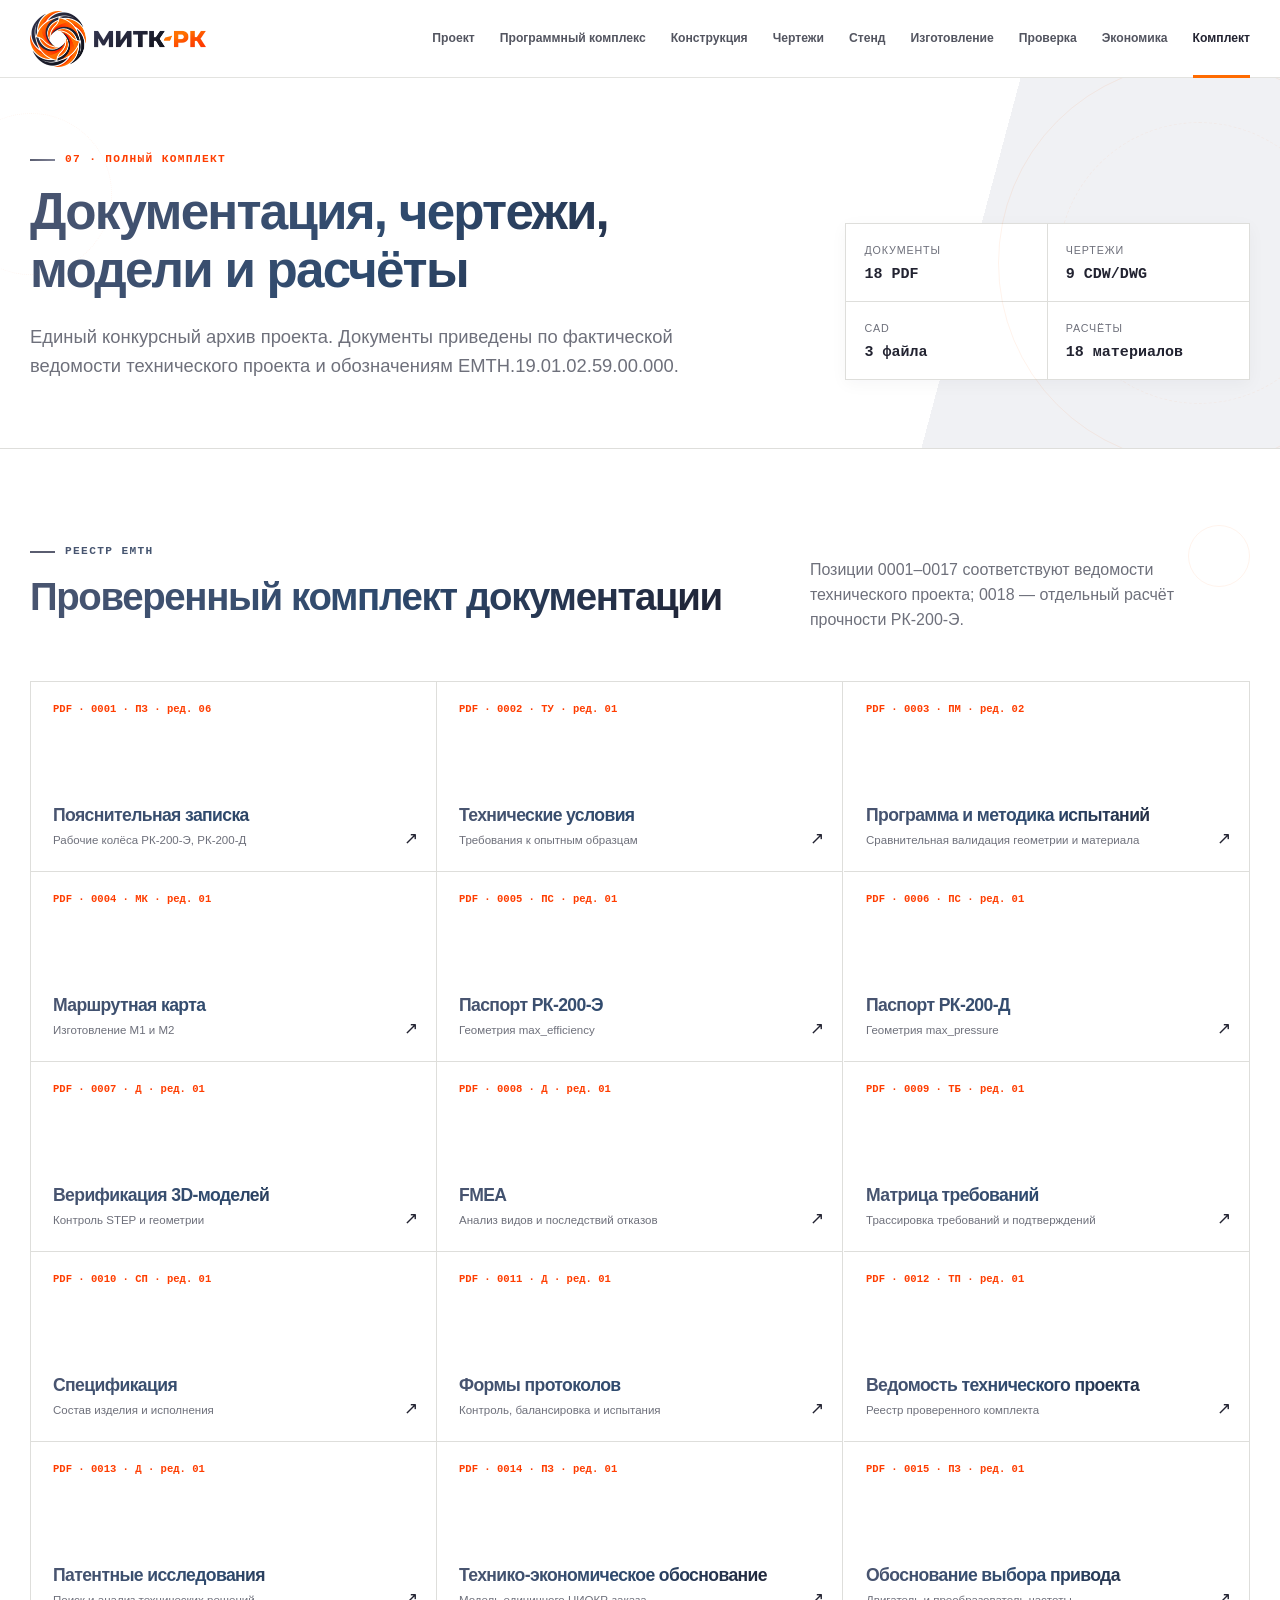
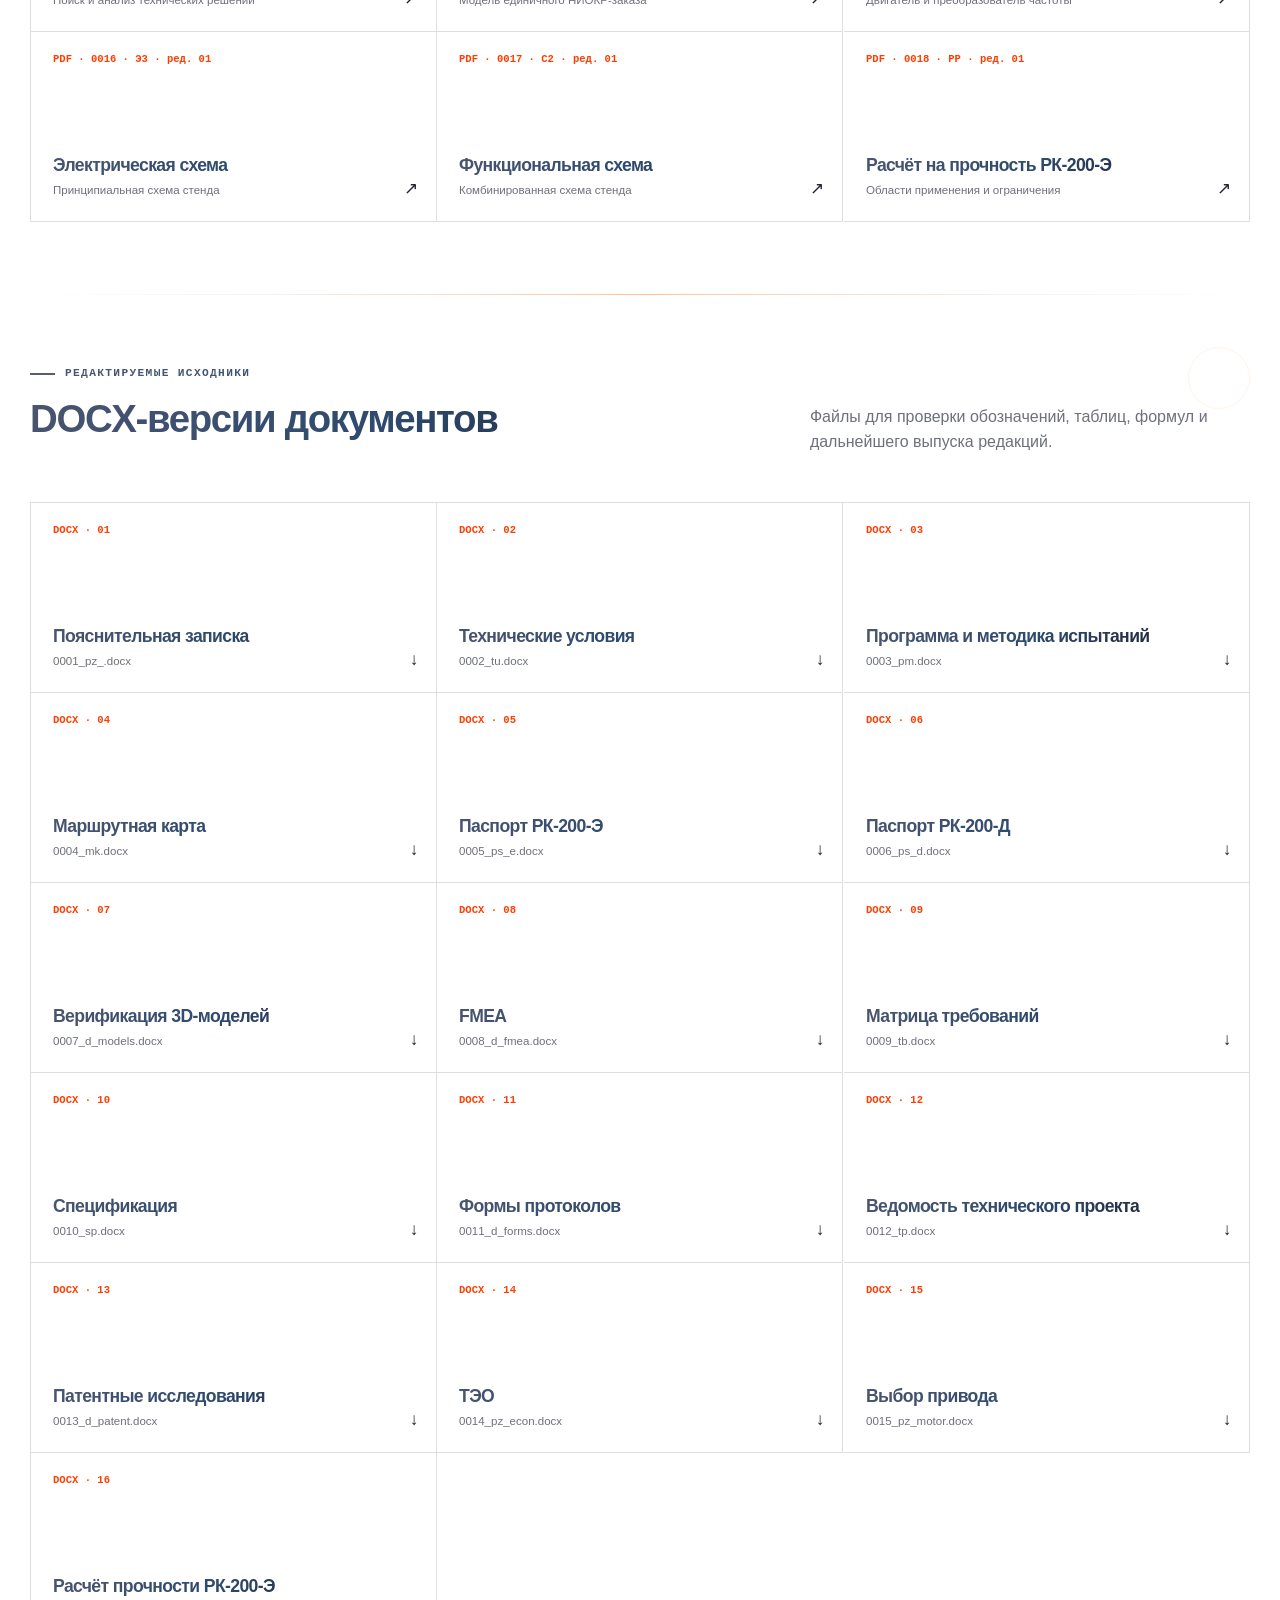
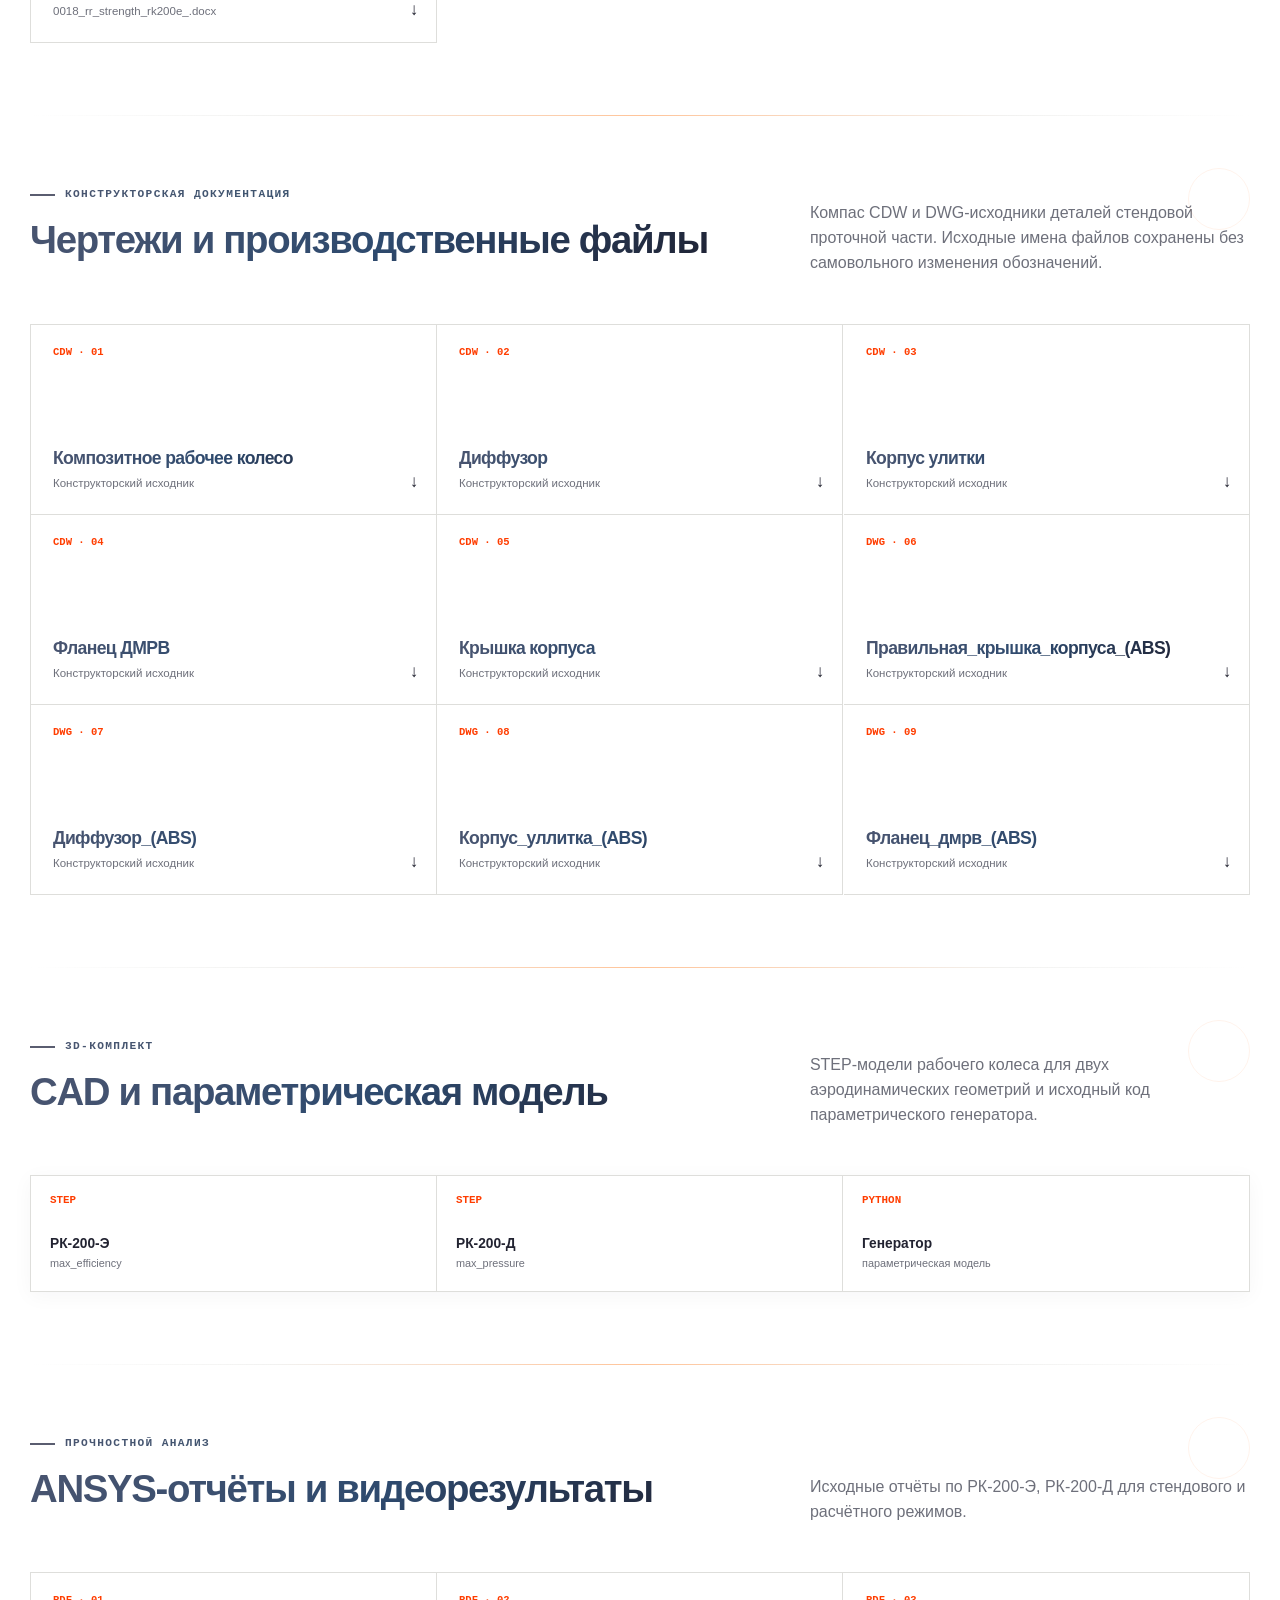
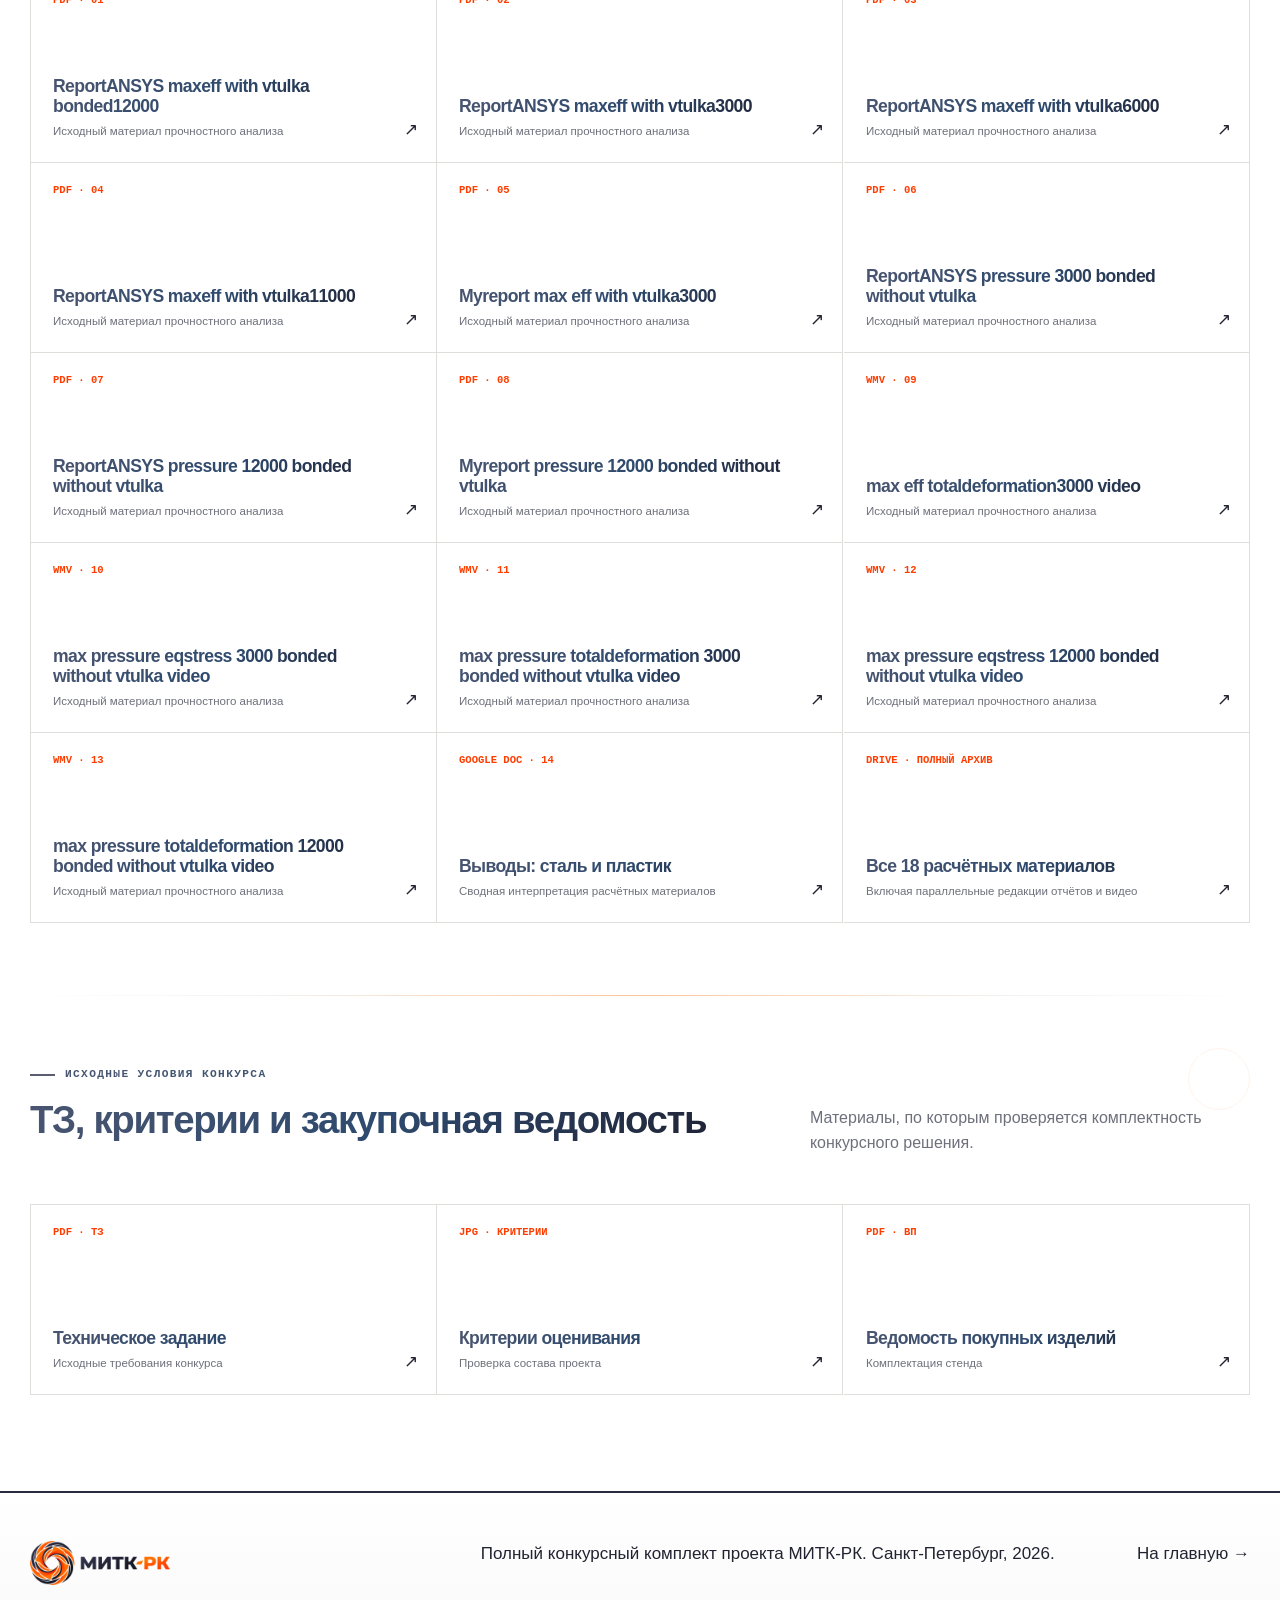
==== commit da552e84: "feat: этапы 1-7 — битые ссылки, CFD-изображения, фото производства, ANSYS видео, lightbox, hero-метр" ====
--- a/documents.html
+++ b/documents.html
@@ -22,7 +22,7 @@
 </head><body data-page="documents"><a class="skip-link" href="#main">Перейти к содержимому</a>
 <header class="site-header"><div class="container header-inner"><a class="brand" href="index.html"><img src="assets/brand/mitk-rk-logo.png" alt="МИТК-РК"></a><button class="menu-button" type="button" aria-expanded="false" aria-label="Открыть меню"><span></span><span></span><span></span></button><nav class="main-nav" aria-label="Основная навигация"><a data-page="project" href="project.html">Проект</a><a data-page="software" href="software.html">Программный комплекс</a><a data-page="models" href="models.html">Конструкция</a><a data-page="drawings" href="drawings.html">Чертежи</a><a data-page="stand" href="stand.html">Стенд</a><a data-page="technology" href="technology.html">Изготовление</a><a data-page="validation" href="validation.html">Проверка</a><a data-page="economics" href="economics.html">Экономика</a><a data-page="documents" href="documents.html">Комплект</a></nav></div></header>
 <main id="main">
-<section class="page-hero"><div class="container page-hero-grid" data-reveal><div><div class="eyebrow">07 · Полный комплект</div><h1>Документация, чертежи, модели и расчёты</h1><p>Единый конкурсный архив проекта. Документы приведены по фактической ведомости технического проекта и обозначениям EMTH.19.01.02.59.00.000.</p></div><div class="page-meta"><div><span>Документы</span><strong>18 PDF</strong></div><div><span>Чертежи</span><strong>9 CDW/DWG</strong></div><div><span>CAD</span><strong>20 файлов</strong></div><div><span>Расчёты</span><strong>18 материалов</strong></div></div></div></section>
+<section class="page-hero"><div class="container page-hero-grid" data-reveal><div><div class="eyebrow">07 · Полный комплект</div><h1>Документация, чертежи, модели и расчёты</h1><p>Единый конкурсный архив проекта. Документы приведены по фактической ведомости технического проекта и обозначениям EMTH.19.01.02.59.00.000.</p></div><div class="page-meta"><div><span>Документы</span><strong>18 PDF</strong></div><div><span>Чертежи</span><strong>9 CDW/DWG</strong></div><div><span>CAD</span><strong>3 файла</strong></div><div><span>Расчёты</span><strong>18 материалов</strong></div></div></div></section>
 <section class="section"><div class="container">
 <div class="file-section"><div class="section-heading" data-reveal><div><div class="eyebrow">Реестр EMTH</div><h2>Проверенный комплект документации</h2></div><p>Позиции 0001–0017 соответствуют ведомости технического проекта; 0018 — отдельный расчёт прочности РК‑200‑Э.</p></div><div class="documents-grid" data-reveal><a class="document-card" data-document="all" href="documents/0001_pz.pdf" target="_blank" rel="noopener"><span>PDF · 0001 · ПЗ · ред. 06</span><h2>Пояснительная записка</h2><small>Рабочие колёса РК‑200‑Э, РК‑200‑Д</small><i>↗</i></a>
         <a class="document-card" data-document="all" href="documents/0002_tu.pdf" target="_blank" rel="noopener"><span>PDF · 0002 · ТУ · ред. 01</span><h2>Технические условия</h2><small>Требования к опытным образцам</small><i>↗</i></a>
@@ -67,26 +67,7 @@
         <a class="document-card" href="drawings/Диффузор_(АBS).dwg" download><span>DWG · 07</span><h2>Диффузор_(АBS)</h2><small>Конструкторский исходник</small><i>↓</i></a>
         <a class="document-card" href="drawings/Корпус_уллитка_(ABS).dwg" download><span>DWG · 08</span><h2>Корпус_уллитка_(ABS)</h2><small>Конструкторский исходник</small><i>↓</i></a>
         <a class="document-card" href="drawings/Фланец_дмрв_(ABS).dwg" download><span>DWG · 09</span><h2>Фланец_дмрв_(ABS)</h2><small>Конструкторский исходник</small><i>↓</i></a></div></div>
-<div class="file-section"><div class="section-heading" data-reveal><div><div class="eyebrow">3D‑комплект</div><h2>CAD, STEP, SLDPRT и STL</h2></div><p>Рабочие колёса, втулка, крышка, диффузор, адаптер, улитка, сборка проточной части и производственные модели.</p></div><div class="documents-grid" data-reveal><a class="document-card" href="cad/Втулка.STEP" download><span>STEP · 01</span><h2>Втулка</h2><small>CAD / производственная модель</small><i>↓</i></a>
-        <a class="document-card" href="cad/max_efficiency_ready_.STEP" download><span>STEP · 02</span><h2>max_efficiency_ready_</h2><small>CAD / производственная модель</small><i>↓</i></a>
-        <a class="document-card" href="cad/max_pressure.step" download><span>STEP · 03</span><h2>max_pressure</h2><small>CAD / производственная модель</small><i>↓</i></a>
-        <a class="document-card" href="cad/max_efficiency_ready.SLDPRT" download><span>SLDPRT · 04</span><h2>max_efficiency_ready</h2><small>CAD / производственная модель</small><i>↓</i></a>
-        <a class="document-card" href="cad/max_pressure.SLDPRT" download><span>SLDPRT · 05</span><h2>max_pressure</h2><small>CAD / производственная модель</small><i>↓</i></a>
-        <a class="document-card" href="cad/01_front_shroud_cover.step" download><span>STEP · 06</span><h2>01_front_shroud_cover</h2><small>CAD / производственная модель</small><i>↓</i></a>
-        <a class="document-card" href="cad/02_rear_diffuser_plate_with_vanes.step" download><span>STEP · 07</span><h2>02_rear_diffuser_plate_with_vanes</h2><small>CAD / производственная модель</small><i>↓</i></a>
-        <a class="document-card" href="cad/03_inlet_adapter.step" download><span>STEP · 08</span><h2>03_inlet_adapter</h2><small>CAD / производственная модель</small><i>↓</i></a>
-        <a class="document-card" href="cad/04_volute_casing_fixed.step" download><span>STEP · 09</span><h2>04_volute_casing_fixed</h2><small>CAD / производственная модель</small><i>↓</i></a>
-        <a class="document-card" href="cad/05_stationary_flowpath_assembly.step" download><span>STEP · 10</span><h2>05_stationary_flowpath_assembly</h2><small>CAD / производственная модель</small><i>↓</i></a>
-        <a class="document-card" href="cad/Правильна_Крышка_ГОтово.stl" download><span>STL · 11</span><h2>Правильна_Крышка_ГОтово</h2><small>CAD / производственная модель</small><i>↓</i></a>
-        <a class="document-card" href="cad/Корпус_уллитка_(ABS).stl" download><span>STL · 12</span><h2>Корпус_уллитка_(ABS)</h2><small>CAD / производственная модель</small><i>↓</i></a>
-        <a class="document-card" href="cad/Диффузор_(АBS).stl" download><span>STL · 13</span><h2>Диффузор_(АBS)</h2><small>CAD / производственная модель</small><i>↓</i></a>
-        <a class="document-card" href="cad/Фланец_дмрв.stl" download><span>STL · 14</span><h2>Фланец_дмрв</h2><small>CAD / производственная модель</small><i>↓</i></a>
-        <a class="document-card" href="cad/Втулка - 3 штуки.STL" download><span>STL · 15</span><h2>Втулка - 3 штуки</h2><small>CAD / производственная модель</small><i>↓</i></a>
-        <a class="document-card" href="cad/max_pressure_ABS.STL" download><span>STL · 16</span><h2>max_pressure_ABS</h2><small>CAD / производственная модель</small><i>↓</i></a>
-        <a class="document-card" href="cad/max_pressure_PA12-cf10.STL" download><span>STL · 17</span><h2>max_pressure_PA12-cf10</h2><small>CAD / производственная модель</small><i>↓</i></a>
-        <a class="document-card" href="cad/max_efficiency_PA12-cf10.STL" download><span>STL · 18</span><h2>max_efficiency_PA12-cf10</h2><small>CAD / производственная модель</small><i>↓</i></a>
-        <a class="document-card" href="cad/04_volute_casing.step" download><span>STEP · 19</span><h2>04_volute_casing</h2><small>Исходная редакция корпуса улитки</small><i>↓</i></a>
-        <a class="document-card" href="cad/max_efficiency_ready.STEP" download><span>STEP · 20</span><h2>max_efficiency_ready</h2><small>STEP в составе проточной сборки</small><i>↓</i></a></div><div class="download-row registry-note" data-reveal><a href="downloads/rk-200-e-max-efficiency.step" download><span>STEP</span><strong>РК‑200‑Э</strong><small>web package</small></a><a href="downloads/rk-200-d-max-pressure.step" download><span>STEP</span><strong>РК‑200‑Д</strong><small>web package</small></a><a href="downloads/impeller-generator.py" download><span>PYTHON</span><strong>Генератор</strong><small>параметрическая модель</small></a></div></div>
+<div class="file-section"><div class="section-heading" data-reveal><div><div class="eyebrow">3D‑комплект</div><h2>CAD и параметрическая модель</h2></div><p>STEP‑модели рабочего колеса для двух аэродинамических геометрий и исходный код параметрического генератора.</p></div><div class="download-row registry-note" data-reveal><a href="downloads/rk-200-e-max-efficiency.step" download><span>STEP</span><strong>РК‑200‑Э</strong><small>max_efficiency</small></a><a href="downloads/rk-200-d-max-pressure.step" download><span>STEP</span><strong>РК‑200‑Д</strong><small>max_pressure</small></a><a href="downloads/impeller-generator.py" download><span>PYTHON</span><strong>Генератор</strong><small>параметрическая модель</small></a></div></div>
 <div class="file-section"><div class="section-heading" data-reveal><div><div class="eyebrow">Прочностной анализ</div><h2>ANSYS‑отчёты и видеорезультаты</h2></div><p>Исходные отчёты по РК‑200‑Э, РК‑200‑Д для стендового и расчётного режимов.</p></div><div class="documents-grid" data-reveal><a class="document-card" href="calculations/ReportANSYS_maxeff_with_vtulka_bonded12000.pdf" target="_blank" rel="noopener"><span>PDF · 01</span><h2>ReportANSYS maxeff with vtulka bonded12000</h2><small>Исходный материал прочностного анализа</small><i>↗</i></a>
         <a class="document-card" href="calculations/ReportANSYS_maxeff_with_vtulka3000.pdf" target="_blank" rel="noopener"><span>PDF · 02</span><h2>ReportANSYS maxeff with vtulka3000</h2><small>Исходный материал прочностного анализа</small><i>↗</i></a>
         <a class="document-card" href="calculations/ReportANSYS_maxeff_with_vtulka6000.pdf" target="_blank" rel="noopener"><span>PDF · 03</span><h2>ReportANSYS maxeff with vtulka6000</h2><small>Исходный материал прочностного анализа</small><i>↗</i></a>
--- a/assets/styles.css
+++ b/assets/styles.css
@@ -213,9 +213,15 @@
 .fact-row div:hover { background: rgba(255,107,0,.06); }
 .fact-row div:first-child { padding-left: 0; }.fact-row div:last-child { border-right: 0; }
 .fact-row span, .fact-row strong { display: block; }.fact-row span { font-size: .63rem; text-transform: uppercase; letter-spacing: .07em; }.fact-row strong { margin-top: 5px; font: 750 1.02rem/1.2 ui-monospace, Consolas, monospace; }
+.hero-metrics { display: grid; grid-template-columns: repeat(3, 1fr); gap: 14px; margin-top: 36px; padding: 22px 24px; border: 1px solid rgba(255,255,255,.08); border-radius: 10px; background: rgba(255,255,255,.03); }
+.hero-metric { display: flex; flex-direction: column; gap: 5px; }
+.hero-metric small { font-size: .6rem; text-transform: uppercase; letter-spacing: .06em; color: rgba(255,255,255,.45); }
+.hero-metric strong { font: 800 1.2rem/1.1 ui-monospace, Consolas, monospace; color: var(--orange); letter-spacing: -.01em; }
+@media (max-width:1120px){ .hero-metrics { grid-template-columns: 1fr 1fr; } }
+@media (max-width:580px){ .hero-metrics { grid-template-columns: 1fr; gap: 10px; padding: 18px; } .hero-metric strong { font-size: 1.05rem; } }
 .hero-viewer-wrap { position: relative; display: flex; justify-content: center; align-items: center; margin-left: 40px; }
 .hero-viewer-wrap::before { content: ""; position: absolute; width: 110%; height: 110%; background: radial-gradient(ellipse at center, rgba(255,107,0,.08) 0%, rgba(255,107,0,.02) 40%, transparent 70%); border-radius: 50%; pointer-events: none; }
-.hero-viewer { width: 720px; height: 720px; min-height: 0; border: none; border-radius: 50%; overflow: hidden; box-shadow: 0 0 80px rgba(0,0,0,.6), 0 0 120px rgba(255,107,0,.06); background: radial-gradient(circle at center, rgba(14,15,26,.35) 0%, rgba(14,15,26,.14) 60%, transparent 72%); -webkit-mask-image: radial-gradient(circle at center, black 45%, transparent 70%); mask-image: radial-gradient(circle at center, black 45%, transparent 70%); }.hero-viewer .viewer { min-height: 0; height: 100%; }
+.hero-viewer { width: 720px; height: 720px; min-height: 0; border: none; border-radius: 50%; overflow: hidden; box-shadow: 0 0 80px rgba(0,0,0,.6), 0 0 120px rgba(255,107,0,.06); background: radial-gradient(circle at center, rgba(14,15,26,.35) 0%, rgba(14,15,26,.14) 60%, transparent 72%); -webkit-mask-image: radial-gradient(circle at center, black 45%, transparent 70%); mask-image: radial-gradient(circle at center, black 45%, transparent 70%); }.viewer.hero-viewer { min-height: 720px; }
 .viewer-note { position: absolute; z-index: 4; right: -10px; bottom: -10px; width: 200px; padding: 13px 15px; border: 1px solid rgba(255,255,255,.08); background: rgba(14,15,26,.85); -webkit-backdrop-filter: blur(8px); backdrop-filter: blur(8px); font-size: .72rem; border-radius: 8px; box-shadow: 0 4px 16px rgba(0,0,0,.3); color: rgba(255,255,255,.5); }.viewer-note strong { display: block; margin-bottom: 3px; color: #fff; }
 
 /* Viewer */
@@ -314,6 +320,16 @@
 .validation-column:hover { transform: translateY(-3px); box-shadow: 0 8px 24px rgba(37,38,55,.08); }.validation-title { display: flex; justify-content: space-between; padding: 18px; border-bottom: 3px solid var(--success); }.validation-column.waiting .validation-title { border-color: var(--warning); }.validation-column.future .validation-title { border-color: #94959e; }.validation-title span { font-weight: 750; }.validation-title b { color: var(--muted); font: 750 .9rem/1 ui-monospace, Consolas, monospace; }.validation-item { display: flex; gap: 12px; padding: 18px; border-bottom: 1px solid var(--line); }.validation-item:last-child { border-bottom: 0; }.validation-item i { flex: none; width: 8px; height: 8px; margin-top: 6px; border-radius: 50%; background: var(--success); }.waiting .validation-item i { background: var(--warning); }.future .validation-item i { background: #94959e; }.validation-item strong, .validation-item small { display: block; }.validation-item strong { font-size: .86rem; }.validation-item small { margin-top: 3px; color: var(--muted); font-size: .72rem; }
 .rpm-diagram { display: grid; grid-template-columns: .55fr 1.45fr; gap: 60px; align-items: center; padding: 40px; border: 1px solid var(--line); border-radius: 8px; background: #fff; box-shadow: 0 4px 20px rgba(37,38,55,.04); }.rpm-diagram p { color: var(--muted); }.rpm-scale { position: relative; height: 7px; margin: 80px 0 55px; background: #dddeda; }.rpm-scale .allowed { display: block; width: 25%; height: 100%; background: var(--orange); }.rpm-scale .marker { position: absolute; top: 50%; width: 17px; height: 17px; transform: translate(-50%,-50%); border: 4px solid #fff; border-radius: 50%; background: var(--orange); box-shadow: 0 0 0 1px var(--orange); }.rpm-scale .m3 { left: 25%; }.rpm-scale .m12 { left: 100%; background: var(--navy); box-shadow: 0 0 0 1px var(--navy); }.rpm-scale .marker strong { position: absolute; left: 50%; bottom: 25px; transform: translateX(-50%); white-space: nowrap; font: 750 .73rem/1 ui-monospace, Consolas, monospace; }.rpm-scale .marker small { position: absolute; left: 50%; top: 26px; transform: translateX(-50%); color: var(--muted); white-space: nowrap; font-size: .59rem; }
 .placeholder-chart { min-height: 300px; display: grid; place-items: center; position: relative; border: 1px dashed #babbb7; background-image: linear-gradient(#ecece9 1px, transparent 1px), linear-gradient(90deg, #ecece9 1px, transparent 1px); background-size: 12.5% 25%; text-align: center; }.placeholder-chart strong, .placeholder-chart span { display: block; }.placeholder-chart strong { font-size: 1.15rem; }.placeholder-chart span { max-width: 360px; margin-top: 8px; color: var(--muted); font-size: .7rem; }
+.cfd-card { position: relative; border: 1px solid var(--line); border-radius: 8px; overflow: hidden; background: #fff; transition: transform .25s ease, box-shadow .25s ease, border-color .25s ease; text-decoration: none; color: inherit; display: block; }
+.cfd-card:hover { transform: translateY(-3px); box-shadow: 0 12px 32px rgba(37,38,55,.1); border-color: rgba(74,122,176,.4); }
+.cfd-card-img { position: relative; aspect-ratio: 4/3; overflow: hidden; background: #0e0f1a; }
+.cfd-card-img img { width: 100%; height: 100%; object-fit: cover; transition: transform .4s ease; }
+.cfd-card:hover .cfd-card-img img { transform: scale(1.04); }
+.cfd-card-badge { position: absolute; top: 12px; left: 12px; padding: 4px 10px; border-radius: 4px; background: rgba(14,15,26,.85); color: #fff; font: 700 .58rem/1 ui-monospace, Consolas, monospace; letter-spacing: .06em; text-transform: uppercase; -webkit-backdrop-filter: blur(4px); backdrop-filter: blur(4px); }
+.cfd-card-body { padding: 22px 24px 26px; }
+.cfd-card-body strong { display: block; font-size: 1.05rem; font-weight: 750; }
+.cfd-card-body span { display: block; margin-top: 8px; color: var(--muted); font-size: .78rem; line-height: 1.5; }
+.cfd-card-body u { display: inline-flex; align-items: center; gap: 6px; margin-top: 14px; color: #3a6a9a; font: 700 .72rem/1 ui-monospace, Consolas, monospace; text-decoration: none; letter-spacing: .04em; }
 
 /* Economics */
 .economy-cards { display: grid; grid-template-columns: 1fr 1fr; gap: 18px; }.economy-card { padding: 32px; border: 1px solid var(--line); transition: transform .25s ease, box-shadow .25s ease; }
@@ -407,7 +423,7 @@
 /* Responsive */
 @media (max-width: 1120px) {
   .main-nav { gap: 15px; }.main-nav a { font-size: .66rem; }.brand { width: 155px; }
-  .home-grid { grid-template-columns: 1fr 1fr; }.hero-viewer { width: 480px; height: 480px; }.hero-viewer .viewer { min-height: 0; height: 100%; }.hero-viewer-wrap { margin-left: 0; }
+  .home-grid { grid-template-columns: 1fr 1fr; }.hero-viewer { width: 480px; height: 480px; }.viewer.hero-viewer { min-height: 480px; }.hero-viewer-wrap { margin-left: 0; }
   .pipeline { grid-template-columns: 1fr 1fr; }.pipeline::before { display: none; }.pipeline article { border-bottom: 1px solid var(--line); }.pipeline article:nth-child(2n) { border-right: 0; }.pipeline article:last-child { grid-column: 1/-1; border-bottom: 0; }
   .process { grid-template-columns: 1fr 1fr; }.process article { border-bottom: 1px solid var(--line); }.process article:nth-child(2n) { border-right: 0; }.process article:last-child { grid-column: 1/-1; border-bottom: 0; }
 }
@@ -416,7 +432,7 @@
   .container { width: min(720px, calc(100% - 32px)); }.section { padding: 70px 0; }
   .menu-button { display: block; }.main-nav { display: none; position: absolute; top: 78px; right: 0; left: 0; height: auto; padding: 15px 20px 22px; flex-direction: column; align-items: stretch; gap: 0; border-bottom: 1px solid var(--line); background: #fff; box-shadow: var(--shadow); }.main-nav.is-open { display: flex; }.main-nav a { height: 43px; }.main-nav a::after { display: none; }
   .section-heading, .page-hero-grid { grid-template-columns: 1fr; gap: 30px; }.page-meta { max-width: 520px; }
-  .home-hero { min-height: auto; }.home-grid { grid-template-columns: 1fr; }.hero-viewer { width: 400px; height: 400px; }.hero-viewer .viewer { min-height: 0; height: 100%; }.hero-viewer-wrap { order: -1; max-width: 500px; margin: 0 auto; }
+  .home-hero { min-height: auto; }.home-grid { grid-template-columns: 1fr; }.hero-viewer { width: 400px; height: 400px; }.viewer.hero-viewer { min-height: 400px; }.hero-viewer-wrap { max-width: 500px; margin: 0 auto; }
   .hero-impeller { display: none; }
   .overview-grid { grid-template-columns: 1fr; }.overview-copy { position: static; }.status-strip { grid-template-columns: 1fr 1fr; }.status-strip > div:nth-child(2) { border-right: 0; }.status-strip > div:nth-child(-n+2) { border-bottom: 1px solid var(--line); }
   .terminal-block, .hours-chart, .model-layout, .rpm-diagram, .param-explorer { grid-template-columns: minmax(0, 1fr); }.terminal-window { margin-top: 0; }.model-layout .viewer { min-height: 580px; border-right: 0; border-bottom: 1px solid var(--line); }.param-svg-wrap { border-right: 0; border-bottom: 1px solid var(--line); }
@@ -427,7 +443,7 @@
 @media (max-width: 580px) {
   .container { width: calc(100% - 24px); }.home-hero .container { width: calc(100% - 24px); }.section { padding: 58px 0; }.page-hero { padding: 55px 0; }
   h1 { font-size: 1.85rem; } h2 { font-size: 1.55rem; }.home-copy h1 { font-size: 2.05rem; }
-  .hero-viewer { width: 320px; height: 320px; }.hero-viewer .viewer { min-height: 0; height: 100%; }.viewer-note { display: none; }.fact-row { grid-template-columns: 1fr 1fr; }.fact-row div:nth-child(2) { border-right: 0; }.fact-row div:nth-child(-n+2) { border-bottom: 1px solid var(--line); }.fact-row div:nth-child(3) { padding-left: 0; }
+  .hero-viewer { width: 320px; height: 320px; }.viewer.hero-viewer { min-height: 320px; }.viewer-note { display: none; }.fact-row { grid-template-columns: 1fr 1fr; }.fact-row div:nth-child(2) { border-right: 0; }.fact-row div:nth-child(-n+2) { border-bottom: 1px solid var(--line); }.fact-row div:nth-child(3) { padding-left: 0; }
   .status-strip, .objective-grid, .economy-cards, .scenario-grid, .info-grid { grid-template-columns: 1fr; }.status-strip > div { border-right: 0; border-bottom: 1px solid var(--line); }.status-strip > div:last-child { border-bottom: 0; }.objective-card h3 { margin-top: 60px; }
   .parameter-row { grid-template-columns: 1fr 1fr; }.parameter-row small { grid-column: 1/-1; padding-top: 0; }.matrix { grid-template-columns: .52fr 1fr 1fr; }.matrix > div { min-height: 78px; padding: 10px; }.matrix small { display: none; }
   .pipeline { grid-template-columns: minmax(0, 1fr); }.pipeline article, .pipeline article:nth-child(2n) { border-right: 0; }.pipeline article:last-child { grid-column: auto; }.terminal-copy, .material-copy-full { padding: 30px 22px; }.terminal-window { margin-inline: 12px; }.terminal-window pre { font-size: .72rem; }
@@ -1376,3 +1392,12 @@
     color: #000 !important;
   }
 }
+
+/* ── Lightbox ── */
+.lightbox { position: fixed; inset: 0; z-index: 9999; display: none; align-items: center; justify-content: center; background: rgba(14,15,26,.92); -webkit-backdrop-filter: blur(6px); backdrop-filter: blur(6px); }
+.lightbox.is-open { display: flex; animation: lb-fade .2s ease; }
+.lightbox img { max-width: 90vw; max-height: 88vh; object-fit: contain; border-radius: 6px; box-shadow: 0 20px 60px rgba(0,0,0,.5); }
+.lightbox-close { position: absolute; top: 20px; right: 24px; width: 44px; height: 44px; display: flex; align-items: center; justify-content: center; border: none; background: rgba(255,255,255,.08); color: #fff; font-size: 1.5rem; cursor: pointer; border-radius: 50%; transition: background .2s, transform .2s; }
+.lightbox-close:hover { background: rgba(255,107,0,.25); transform: scale(1.08); }
+.lightbox-caption { position: absolute; bottom: 24px; left: 50%; transform: translateX(-50%); max-width: 80vw; padding: 8px 18px; background: rgba(255,255,255,.06); border-radius: 6px; color: rgba(255,255,255,.7); font-size: .82rem; text-align: center; }
+@keyframes lb-fade { from { opacity: 0; } to { opacity: 1; } }
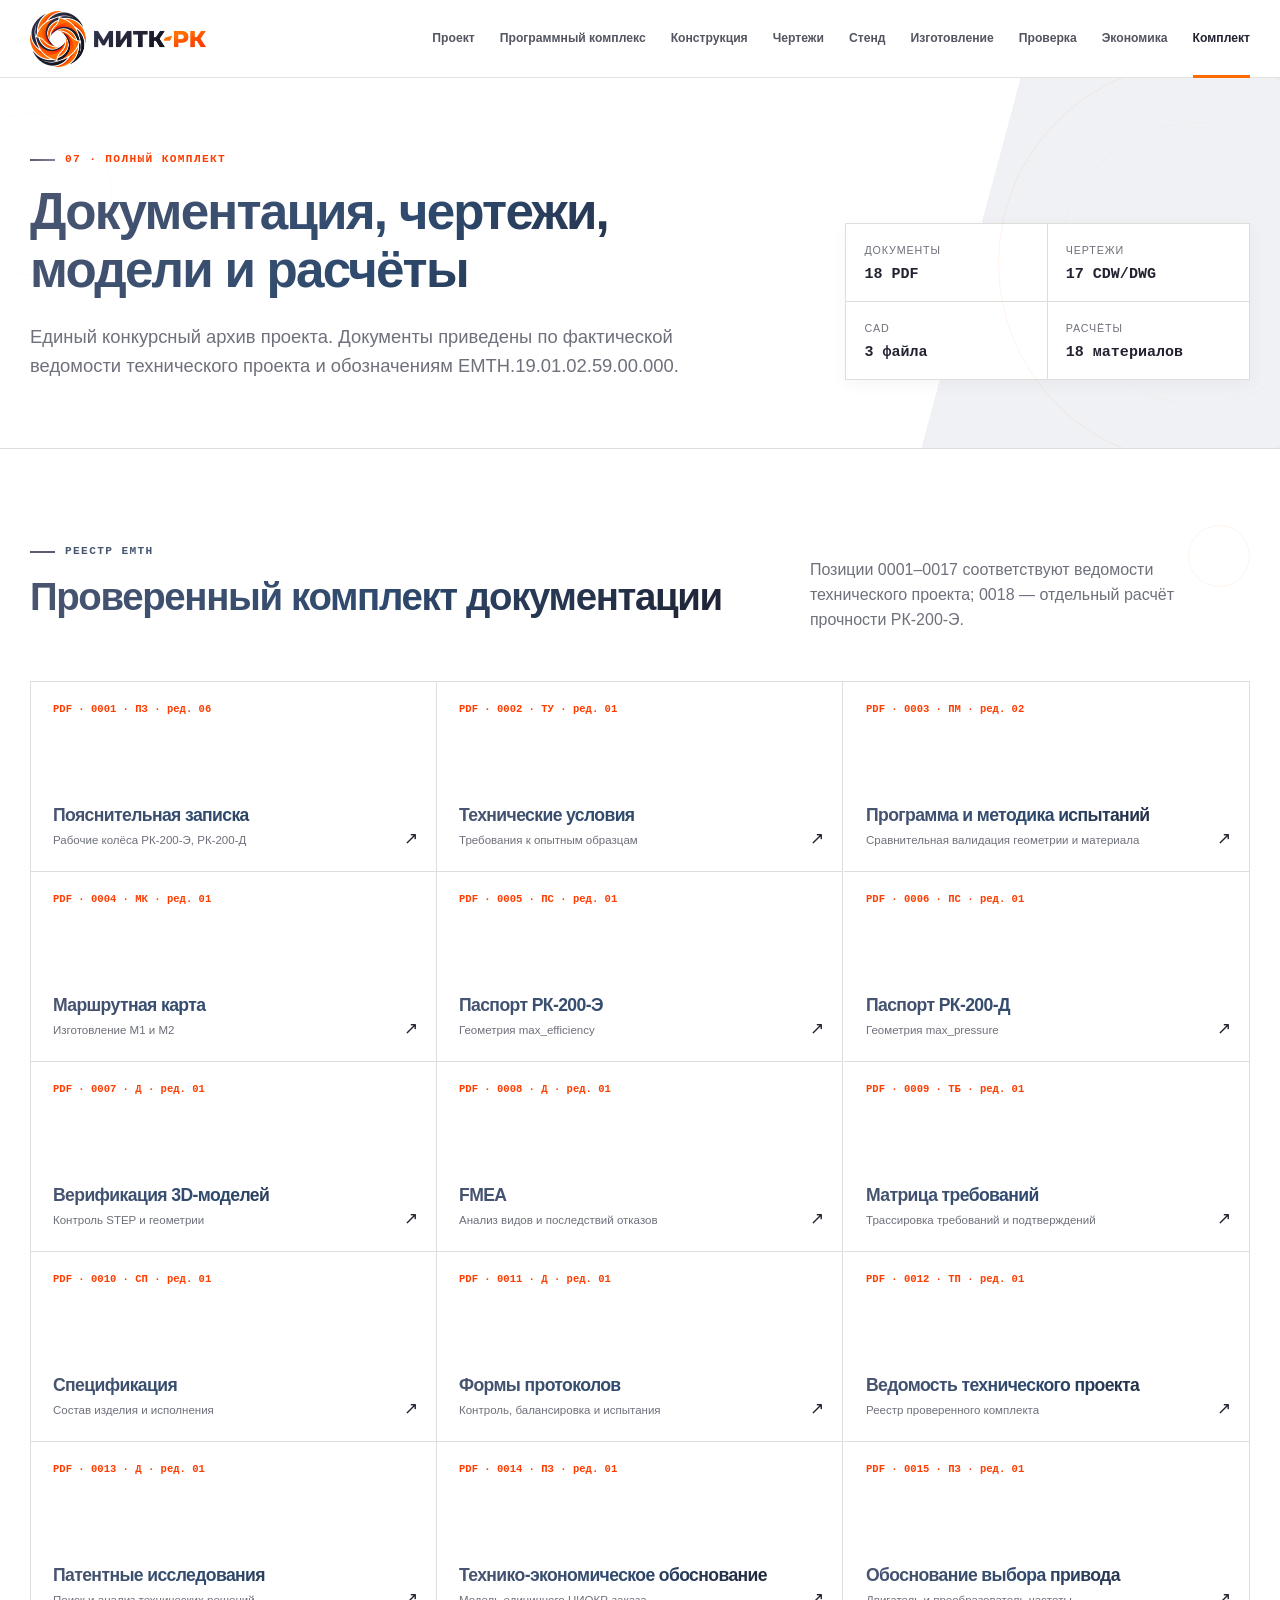
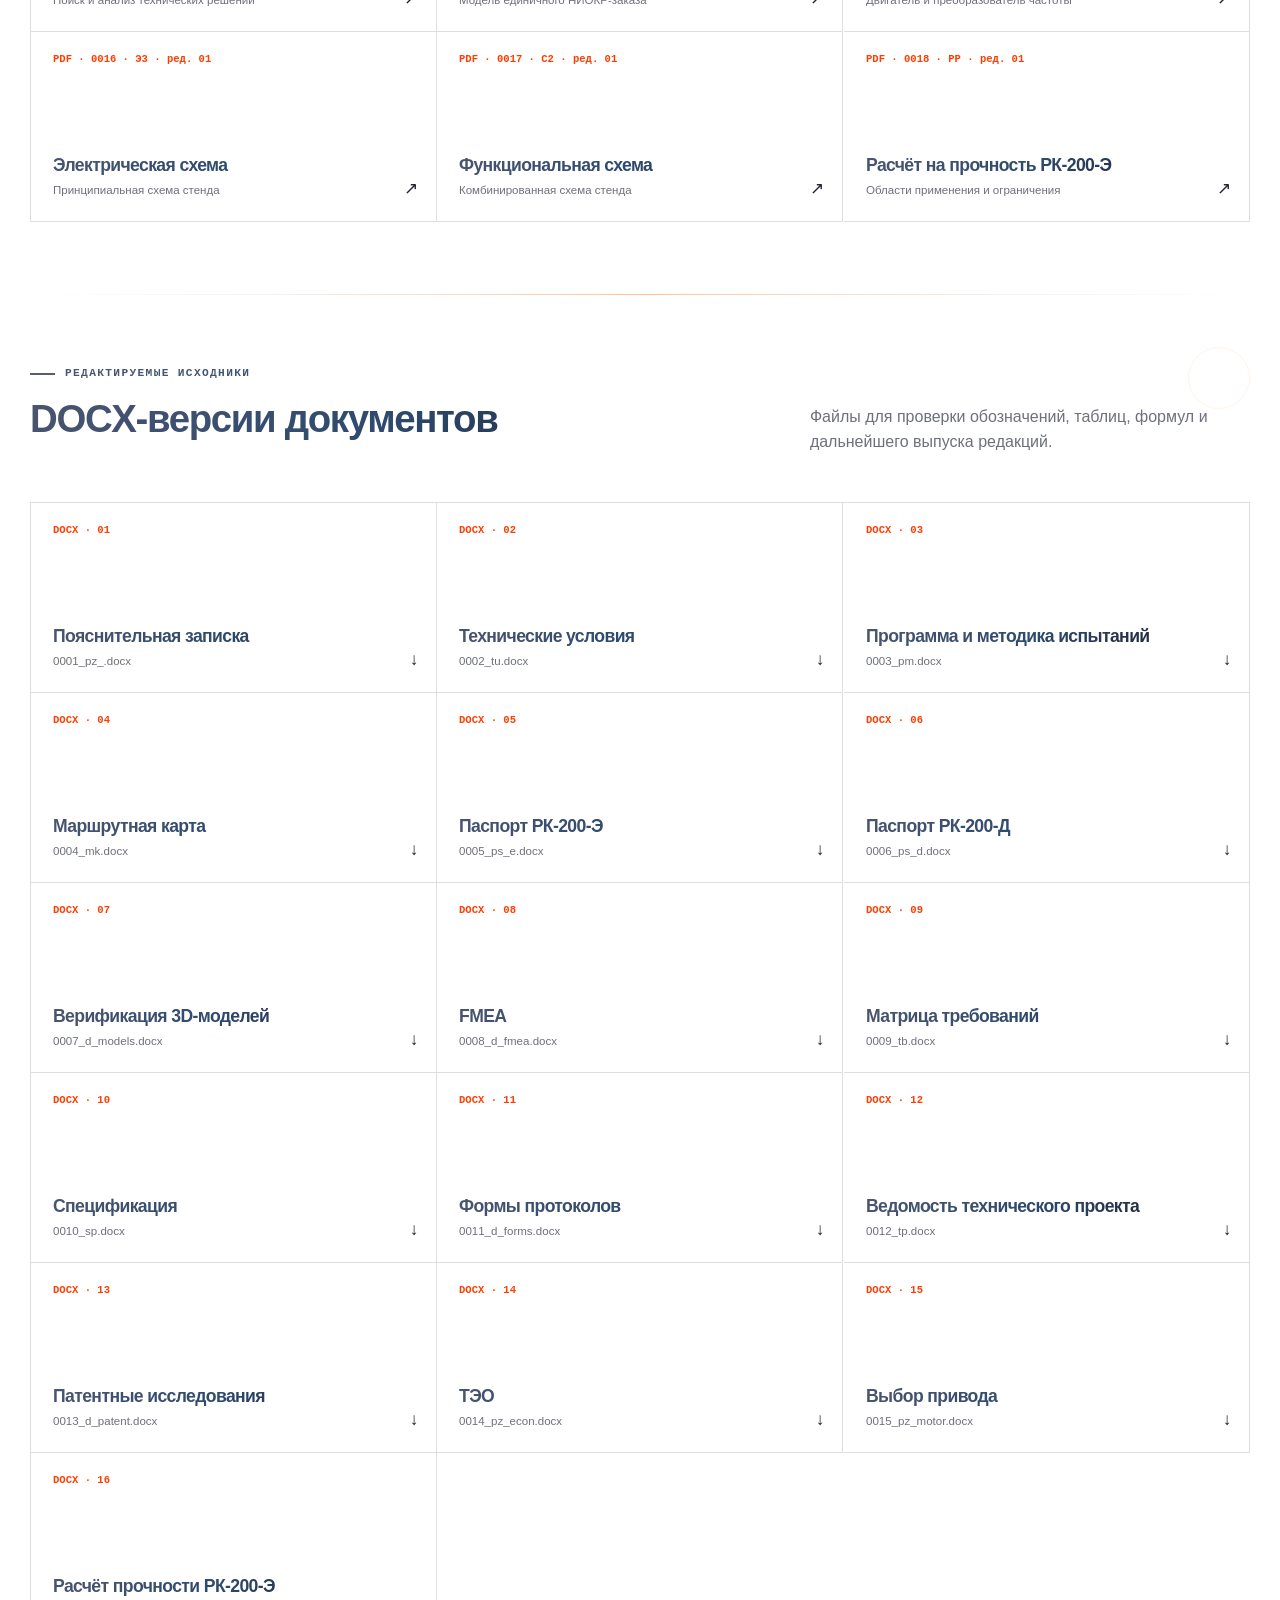
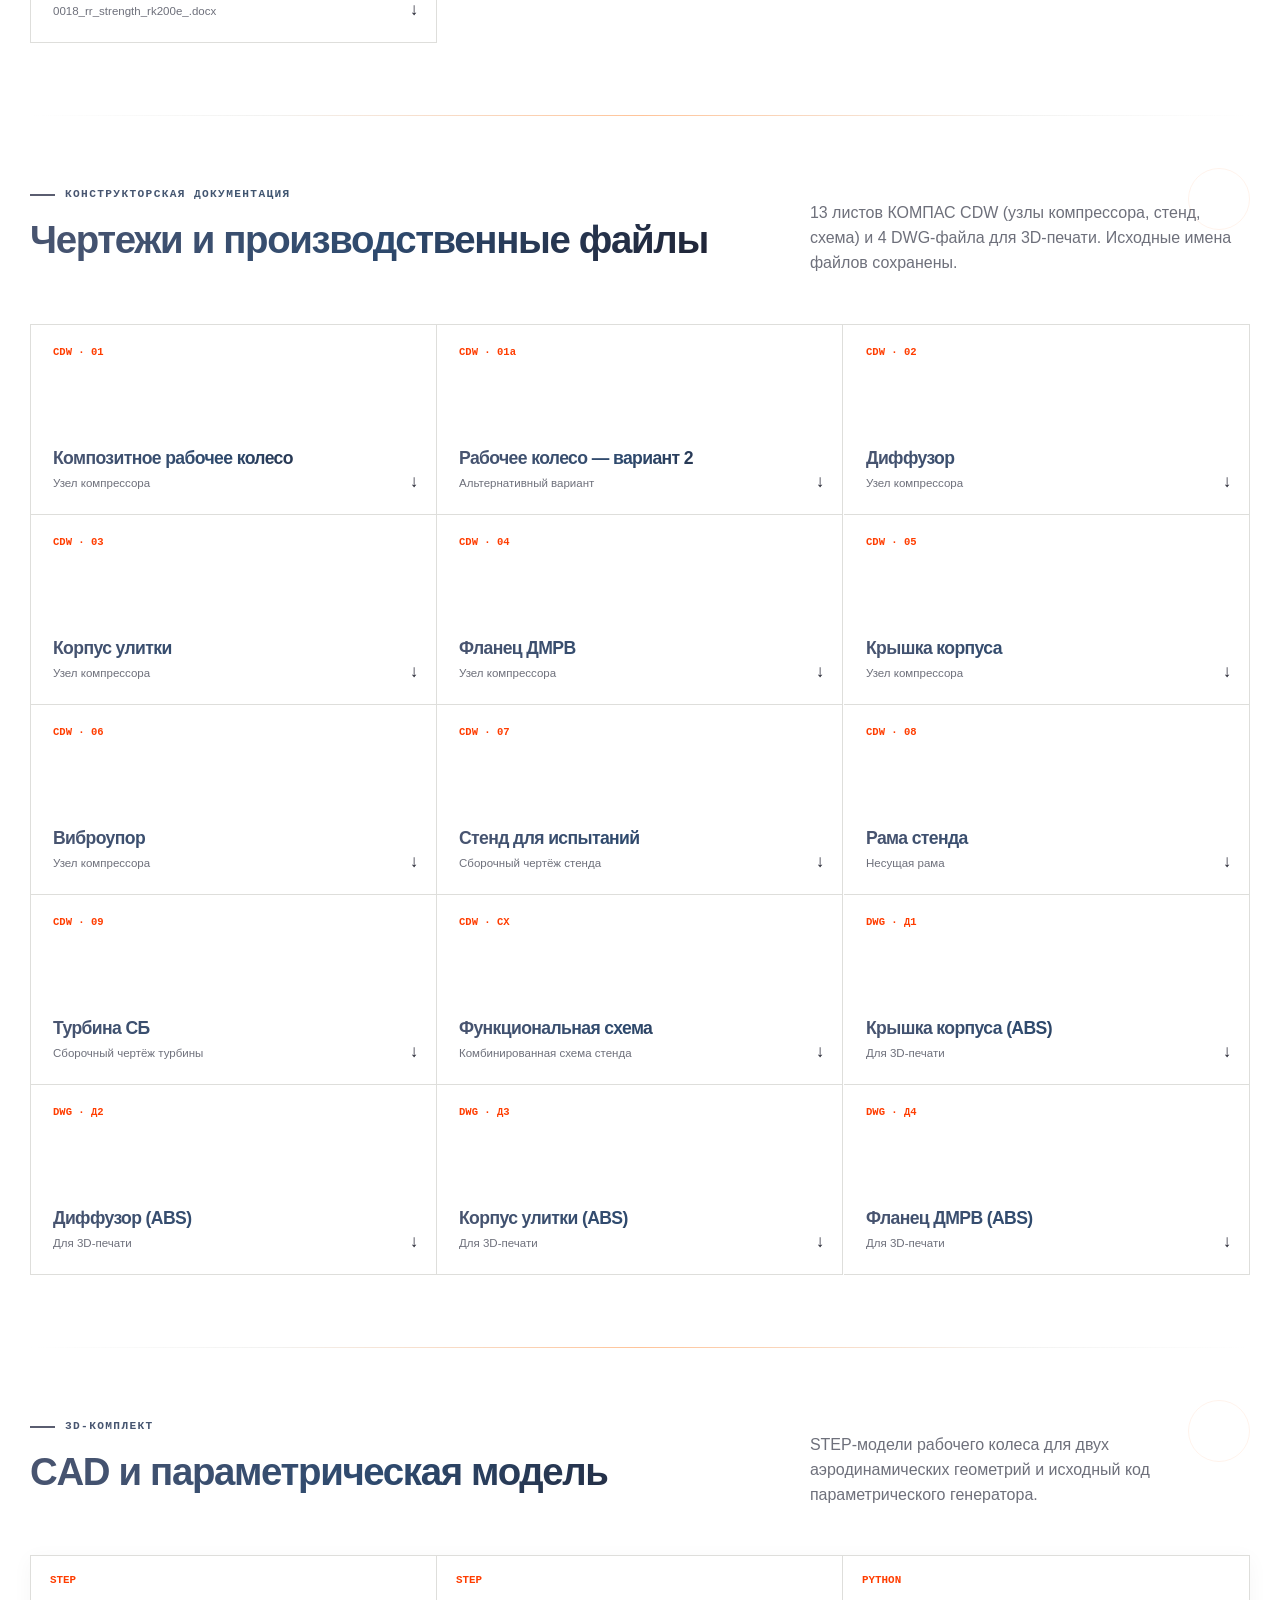
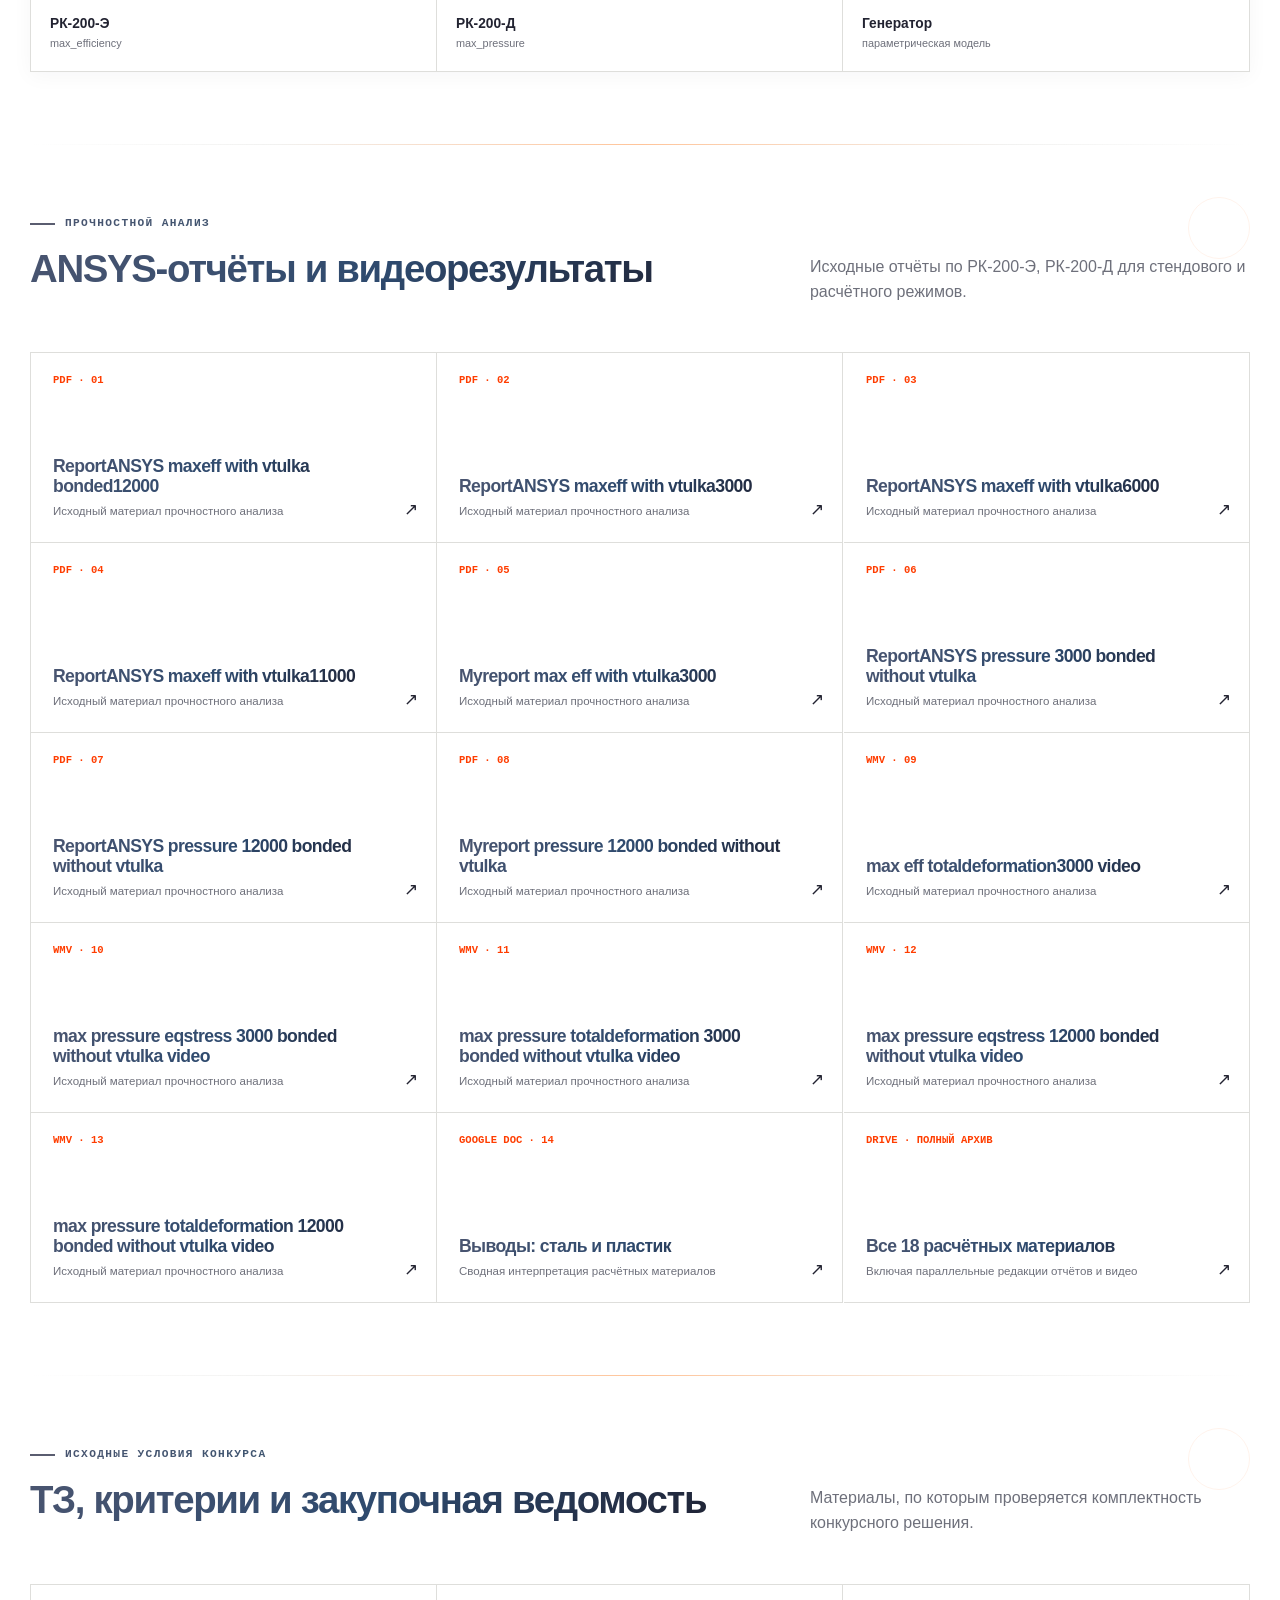
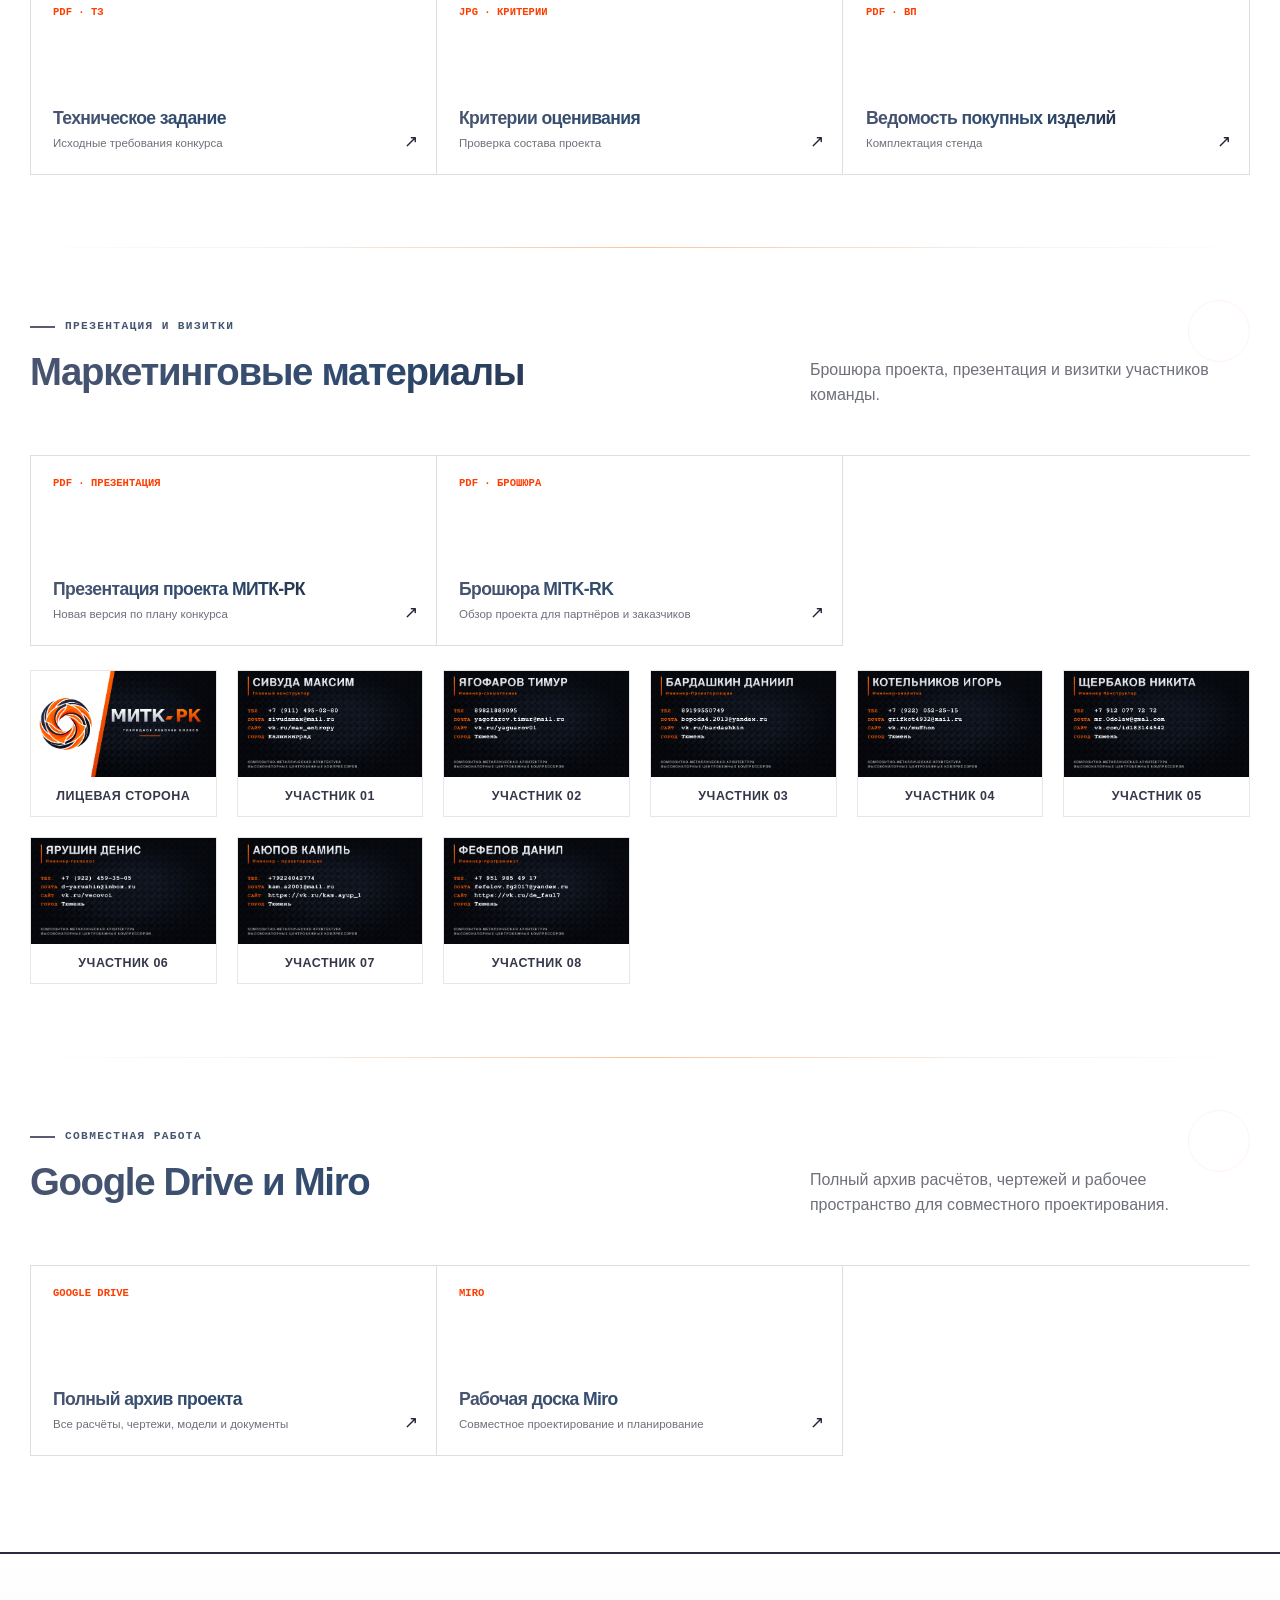
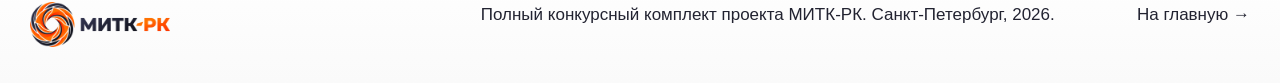
==== commit 96bb8159: "feat: полная галерея чертежей (13 листов), визитки, презентация, Google Drive + Miro" ====
--- a/documents.html
+++ b/documents.html
@@ -18,11 +18,17 @@
 [data-page="documents"] .download-row a:hover{transform:translateY(-3px);box-shadow:0 8px 24px rgba(37,38,55,.06)}
 [data-page="documents"] .docx-item{transition:all .2s ease}
 [data-page="documents"] .docx-item:hover{transform:translateY(-2px)}
+.cards-gallery{display:grid;grid-template-columns:repeat(auto-fill,minmax(160px,1fr));gap:20px;margin-top:24px}
+.cards-gallery-item{background:#fff;border:1px solid rgba(53,55,74,.12);overflow:hidden;text-align:center;transition:all .25s ease}
+.cards-gallery-item:hover{transform:translateY(-4px);box-shadow:0 12px 32px rgba(25,28,45,.1)}
+.cards-gallery-item img{display:block;width:100%;aspect-ratio:3.5/2;object-fit:cover;background:#f0f1f4}
+.cards-gallery-item span{display:block;padding:10px 8px;font-size:.78rem;font-weight:700;color:#35374a;text-transform:uppercase;letter-spacing:.04em}
+@media(max-width:600px){.cards-gallery{grid-template-columns:repeat(2,1fr)}}
 </style>
 </head><body data-page="documents"><a class="skip-link" href="#main">Перейти к содержимому</a>
 <header class="site-header"><div class="container header-inner"><a class="brand" href="index.html"><img src="assets/brand/mitk-rk-logo.png" alt="МИТК-РК"></a><button class="menu-button" type="button" aria-expanded="false" aria-label="Открыть меню"><span></span><span></span><span></span></button><nav class="main-nav" aria-label="Основная навигация"><a data-page="project" href="project.html">Проект</a><a data-page="software" href="software.html">Программный комплекс</a><a data-page="models" href="models.html">Конструкция</a><a data-page="drawings" href="drawings.html">Чертежи</a><a data-page="stand" href="stand.html">Стенд</a><a data-page="technology" href="technology.html">Изготовление</a><a data-page="validation" href="validation.html">Проверка</a><a data-page="economics" href="economics.html">Экономика</a><a data-page="documents" href="documents.html">Комплект</a></nav></div></header>
 <main id="main">
-<section class="page-hero"><div class="container page-hero-grid" data-reveal><div><div class="eyebrow">07 · Полный комплект</div><h1>Документация, чертежи, модели и расчёты</h1><p>Единый конкурсный архив проекта. Документы приведены по фактической ведомости технического проекта и обозначениям EMTH.19.01.02.59.00.000.</p></div><div class="page-meta"><div><span>Документы</span><strong>18 PDF</strong></div><div><span>Чертежи</span><strong>9 CDW/DWG</strong></div><div><span>CAD</span><strong>3 файла</strong></div><div><span>Расчёты</span><strong>18 материалов</strong></div></div></div></section>
+<section class="page-hero"><div class="container page-hero-grid" data-reveal><div><div class="eyebrow">07 · Полный комплект</div><h1>Документация, чертежи, модели и расчёты</h1><p>Единый конкурсный архив проекта. Документы приведены по фактической ведомости технического проекта и обозначениям EMTH.19.01.02.59.00.000.</p></div><div class="page-meta"><div><span>Документы</span><strong>18 PDF</strong></div><div><span>Чертежи</span><strong>17 CDW/DWG</strong></div><div><span>CAD</span><strong>3 файла</strong></div><div><span>Расчёты</span><strong>18 материалов</strong></div></div></div></section>
 <section class="section"><div class="container">
 <div class="file-section"><div class="section-heading" data-reveal><div><div class="eyebrow">Реестр EMTH</div><h2>Проверенный комплект документации</h2></div><p>Позиции 0001–0017 соответствуют ведомости технического проекта; 0018 — отдельный расчёт прочности РК‑200‑Э.</p></div><div class="documents-grid" data-reveal><a class="document-card" data-document="all" href="documents/0001_pz.pdf" target="_blank" rel="noopener"><span>PDF · 0001 · ПЗ · ред. 06</span><h2>Пояснительная записка</h2><small>Рабочие колёса РК‑200‑Э, РК‑200‑Д</small><i>↗</i></a>
         <a class="document-card" data-document="all" href="documents/0002_tu.pdf" target="_blank" rel="noopener"><span>PDF · 0002 · ТУ · ред. 01</span><h2>Технические условия</h2><small>Требования к опытным образцам</small><i>↗</i></a>
@@ -58,15 +64,22 @@
         <a class="document-card" href="documents/0014_pz_econ.docx" download><span>DOCX · 14</span><h2>ТЭО</h2><small>0014_pz_econ.docx</small><i>↓</i></a>
         <a class="document-card" href="documents/0015_pz_motor.docx" download><span>DOCX · 15</span><h2>Выбор привода</h2><small>0015_pz_motor.docx</small><i>↓</i></a>
         <a class="document-card" href="documents/0018_rr_strength_rk200e_.docx" download><span>DOCX · 16</span><h2>Расчёт прочности РК‑200‑Э</h2><small>0018_rr_strength_rk200e_.docx</small><i>↓</i></a></div></div>
-<div class="file-section"><div class="section-heading" data-reveal><div><div class="eyebrow">Конструкторская документация</div><h2>Чертежи и производственные файлы</h2></div><p>Компас CDW и DWG‑исходники деталей стендовой проточной части. Исходные имена файлов сохранены без самовольного изменения обозначений.</p></div><div class="documents-grid" data-reveal><a class="document-card" href="drawings/ЕТМН.19.01.02.59.00.000.001 Композитное  рабочее колесо.cdw" download><span>CDW · 01</span><h2>Композитное рабочее колесо</h2><small>Конструкторский исходник</small><i>↓</i></a>
-        <a class="document-card" href="drawings/ЕТМН.19.01.02.59.00.000.002 Диффузор.cdw" download><span>CDW · 02</span><h2>Диффузор</h2><small>Конструкторский исходник</small><i>↓</i></a>
-        <a class="document-card" href="drawings/ЕТМН.19.01.02.59.00.000.003 - Улитка.cdw" download><span>CDW · 03</span><h2>Корпус улитки</h2><small>Конструкторский исходник</small><i>↓</i></a>
-        <a class="document-card" href="drawings/ЕТМН.19.01.02.59.00.000.003 - Фланец.cdw" download><span>CDW · 04</span><h2>Фланец ДМРВ</h2><small>Конструкторский исходник</small><i>↓</i></a>
-        <a class="document-card" href="drawings/ЕТМН.19.01.02.59.00.000.004 - Крышка.cdw" download><span>CDW · 05</span><h2>Крышка корпуса</h2><small>Конструкторский исходник</small><i>↓</i></a>
-        <a class="document-card" href="drawings/Правильная_крышка_корпуса_(ABS).dwg" download><span>DWG · 06</span><h2>Правильная_крышка_корпуса_(ABS)</h2><small>Конструкторский исходник</small><i>↓</i></a>
-        <a class="document-card" href="drawings/Диффузор_(АBS).dwg" download><span>DWG · 07</span><h2>Диффузор_(АBS)</h2><small>Конструкторский исходник</small><i>↓</i></a>
-        <a class="document-card" href="drawings/Корпус_уллитка_(ABS).dwg" download><span>DWG · 08</span><h2>Корпус_уллитка_(ABS)</h2><small>Конструкторский исходник</small><i>↓</i></a>
-        <a class="document-card" href="drawings/Фланец_дмрв_(ABS).dwg" download><span>DWG · 09</span><h2>Фланец_дмрв_(ABS)</h2><small>Конструкторский исходник</small><i>↓</i></a></div></div>
+<div class="file-section"><div class="section-heading" data-reveal><div><div class="eyebrow">Конструкторская документация</div><h2>Чертежи и производственные файлы</h2></div><p>13 листов КОМПАС CDW (узлы компрессора, стенд, схема) и 4 DWG-файла для 3D-печати. Исходные имена файлов сохранены.</p></div><div class="documents-grid" data-reveal>
+<a class="document-card" href="drawings/ЕТМН.19.01.02.59.00.000.001 Композитное  рабочее колесо.cdw" download><span>CDW · 01</span><h2>Композитное рабочее колесо</h2><small>Узел компрессора</small><i>↓</i></a>
+<a class="document-card" href="drawings/ЕТМН.19.01.02.59.00.000.001 1 Композитное  рабочее колесо 2 .cdw" download><span>CDW · 01а</span><h2>Рабочее колесо — вариант 2</h2><small>Альтернативный вариант</small><i>↓</i></a>
+<a class="document-card" href="drawings/ЕТМН.19.01.02.59.00.000.002 Диффузор.cdw" download><span>CDW · 02</span><h2>Диффузор</h2><small>Узел компрессора</small><i>↓</i></a>
+<a class="document-card" href="drawings/ЕТМН.19.01.02.59.00.000.003 - Улитка.cdw" download><span>CDW · 03</span><h2>Корпус улитки</h2><small>Узел компрессора</small><i>↓</i></a>
+<a class="document-card" href="drawings/ЕТМН.19.01.02.59.00.000.004 - Фланец.cdw" download><span>CDW · 04</span><h2>Фланец ДМРВ</h2><small>Узел компрессора</small><i>↓</i></a>
+<a class="document-card" href="drawings/ЕТМН.19.01.02.59.00.000.005 - Крышка.cdw" download><span>CDW · 05</span><h2>Крышка корпуса</h2><small>Узел компрессора</small><i>↓</i></a>
+<a class="document-card" href="drawings/ЕТМН.19.01.02.59.00.000.006 - Виброупор.cdw" download><span>CDW · 06</span><h2>Виброупор</h2><small>Узел компрессора</small><i>↓</i></a>
+<a class="document-card" href="drawings/ЕТМН.19.01.02.59.00.001.000 Стенд для испытаний рабочего колеса.cdw" download><span>CDW · 07</span><h2>Стенд для испытаний</h2><small>Сборочный чертёж стенда</small><i>↓</i></a>
+<a class="document-card" href="drawings/ЕТМН.19.01.02.59.00.001.001  - Рама.cdw" download><span>CDW · 08</span><h2>Рама стенда</h2><small>Несущая рама</small><i>↓</i></a>
+<a class="document-card" href="drawings/ЕТМН.19.01.02.59.00.001.002 - Турбина СБ.cdw" download><span>CDW · 09</span><h2>Турбина СБ</h2><small>Сборочный чертёж турбины</small><i>↓</i></a>
+<a class="document-card" href="drawings/ЕТМН.19.01.02.59.00.000.0017С2 Функциональная схема стэнда компрессора.cdw" download><span>CDW · СХ</span><h2>Функциональная схема</h2><small>Комбинированная схема стенда</small><i>↓</i></a>
+<a class="document-card" href="drawings/Правильная_крышка_корпуса_(ABS).dwg" download><span>DWG · Д1</span><h2>Крышка корпуса (ABS)</h2><small>Для 3D-печати</small><i>↓</i></a>
+<a class="document-card" href="drawings/Диффузор_(АBS).dwg" download><span>DWG · Д2</span><h2>Диффузор (ABS)</h2><small>Для 3D-печати</small><i>↓</i></a>
+<a class="document-card" href="drawings/Корпус_уллитка_(ABS).dwg" download><span>DWG · Д3</span><h2>Корпус улитки (ABS)</h2><small>Для 3D-печати</small><i>↓</i></a>
+<a class="document-card" href="drawings/Фланец_дмрв_(ABS).dwg" download><span>DWG · Д4</span><h2>Фланец ДМРВ (ABS)</h2><small>Для 3D-печати</small><i>↓</i></a></div></div>
 <div class="file-section"><div class="section-heading" data-reveal><div><div class="eyebrow">3D‑комплект</div><h2>CAD и параметрическая модель</h2></div><p>STEP‑модели рабочего колеса для двух аэродинамических геометрий и исходный код параметрического генератора.</p></div><div class="download-row registry-note" data-reveal><a href="downloads/rk-200-e-max-efficiency.step" download><span>STEP</span><strong>РК‑200‑Э</strong><small>max_efficiency</small></a><a href="downloads/rk-200-d-max-pressure.step" download><span>STEP</span><strong>РК‑200‑Д</strong><small>max_pressure</small></a><a href="downloads/impeller-generator.py" download><span>PYTHON</span><strong>Генератор</strong><small>параметрическая модель</small></a></div></div>
 <div class="file-section"><div class="section-heading" data-reveal><div><div class="eyebrow">Прочностной анализ</div><h2>ANSYS‑отчёты и видеорезультаты</h2></div><p>Исходные отчёты по РК‑200‑Э, РК‑200‑Д для стендового и расчётного режимов.</p></div><div class="documents-grid" data-reveal><a class="document-card" href="calculations/ReportANSYS_maxeff_with_vtulka_bonded12000.pdf" target="_blank" rel="noopener"><span>PDF · 01</span><h2>ReportANSYS maxeff with vtulka bonded12000</h2><small>Исходный материал прочностного анализа</small><i>↗</i></a>
         <a class="document-card" href="calculations/ReportANSYS_maxeff_with_vtulka3000.pdf" target="_blank" rel="noopener"><span>PDF · 02</span><h2>ReportANSYS maxeff with vtulka3000</h2><small>Исходный материал прочностного анализа</small><i>↗</i></a>
@@ -84,5 +97,21 @@
         <a class="document-card" href="https://docs.google.com/document/d/1brbpUsYTem3yiKk7JZezgmOBcbPX8NCIohCIjMUxC6w/edit" target="_blank" rel="noopener"><span>GOOGLE DOC · 14</span><h2>Выводы: сталь и пластик</h2><small>Сводная интерпретация расчётных материалов</small><i>↗</i></a>
         <a class="document-card" href="https://drive.google.com/drive/folders/1VCsqUqNg2SMbPwvHSxFdSVOurfXs2Z7Q" target="_blank" rel="noopener"><span>DRIVE · ПОЛНЫЙ АРХИВ</span><h2>Все 18 расчётных материалов</h2><small>Включая параллельные редакции отчётов и видео</small><i>↗</i></a></div></div>
 <div class="file-section"><div class="section-heading" data-reveal><div><div class="eyebrow">Исходные условия конкурса</div><h2>ТЗ, критерии и закупочная ведомость</h2></div><p>Материалы, по которым проверяется комплектность конкурсного решения.</p></div><div class="documents-grid" data-reveal><a class="document-card" href="project-materials/Техническое задание.pdf" target="_blank"><span>PDF · ТЗ</span><h2>Техническое задание</h2><small>Исходные требования конкурса</small><i>↗</i></a><a class="document-card" href="project-materials/Критерии оценивания.jpg" target="_blank"><span>JPG · КРИТЕРИИ</span><h2>Критерии оценивания</h2><small>Проверка состава проекта</small><i>↗</i></a><a class="document-card" href="project-materials/Ведомость_покупных_изделий_МИТК-РК.pdf" target="_blank"><span>PDF · ВП</span><h2>Ведомость покупных изделий</h2><small>Комплектация стенда</small><i>↗</i></a></div></div>
+
+<div class="file-section"><div class="section-heading" data-reveal><div><div class="eyebrow">Презентация и визитки</div><h2>Маркетинговые материалы</h2></div><p>Брошюра проекта, презентация и визитки участников команды.</p></div><div class="documents-grid" data-reveal><a class="document-card" href="documents/presentation.pdf" target="_blank" rel="noopener"><span>PDF · ПРЕЗЕНТАЦИЯ</span><h2>Презентация проекта МИТК‑РК</h2><small>Новая версия по плану конкурса</small><i>↗</i></a><a class="document-card" href="documents/brochure.pdf" target="_blank" rel="noopener"><span>PDF · БРОШЮРА</span><h2>Брошюра MITK-RK</h2><small>Обзор проекта для партнёров и заказчиков</small><i>↗</i></a></div>
+<div class="cards-gallery" data-reveal>
+<div class="cards-gallery-item"><img src="assets/business-cards/template_front_preview.png" alt="Лицевая сторона визитки участника" loading="lazy"><span>Лицевая сторона</span></div>
+<div class="cards-gallery-item"><img src="assets/business-cards/participant_01_back_preview.png" alt="Визитка участника 01" loading="lazy"><span>Участник 01</span></div>
+<div class="cards-gallery-item"><img src="assets/business-cards/participant_02_back_preview.png" alt="Визитка участника 02" loading="lazy"><span>Участник 02</span></div>
+<div class="cards-gallery-item"><img src="assets/business-cards/participant_03_back_preview.png" alt="Визитка участника 03" loading="lazy"><span>Участник 03</span></div>
+<div class="cards-gallery-item"><img src="assets/business-cards/participant_04_back_preview.png" alt="Визитка участника 04" loading="lazy"><span>Участник 04</span></div>
+<div class="cards-gallery-item"><img src="assets/business-cards/participant_05_back_preview.png" alt="Визитка участника 05" loading="lazy"><span>Участник 05</span></div>
+<div class="cards-gallery-item"><img src="assets/business-cards/participant_06_back_preview.png" alt="Визитка участника 06" loading="lazy"><span>Участник 06</span></div>
+<div class="cards-gallery-item"><img src="assets/business-cards/participant_07_back_preview.png" alt="Визитка участника 07" loading="lazy"><span>Участник 07</span></div>
+<div class="cards-gallery-item"><img src="assets/business-cards/participant_08_back_preview.png" alt="Визитка участника 08" loading="lazy"><span>Участник 08</span></div>
+</div></div>
+
+<div class="file-section"><div class="section-heading" data-reveal><div><div class="eyebrow">Совместная работа</div><h2>Google Drive и Miro</h2></div><p>Полный архив расчётов, чертежей и рабочее пространство для совместного проектирования.</p></div><div class="documents-grid" data-reveal><a class="document-card" href="https://drive.google.com/drive/folders/1eqembpkT8nAf6eYcrPK4Rn6kglY4yIzb" target="_blank" rel="noopener"><span>GOOGLE DRIVE</span><h2>Полный архив проекта</h2><small>Все расчёты, чертежи, модели и документы</small><i>↗</i></a><a class="document-card" href="https://miro.com/app/board/uXjVHAR9kIQ=/" target="_blank" rel="noopener"><span>MIRO</span><h2>Рабочая доска Miro</h2><small>Совместное проектирование и планирование</small><i>↗</i></a></div></div>
+
 </div></section></main>
 <footer class="site-footer"><div class="container footer-grid"><img class="footer-logo" src="assets/brand/mitk-rk-logo.png" alt="МИТК-РК"><p>Полный конкурсный комплект проекта МИТК‑РК. Санкт‑Петербург, 2026.</p><a href="index.html">На главную →</a></div></footer><script src="assets/site.js"></script></body></html>
